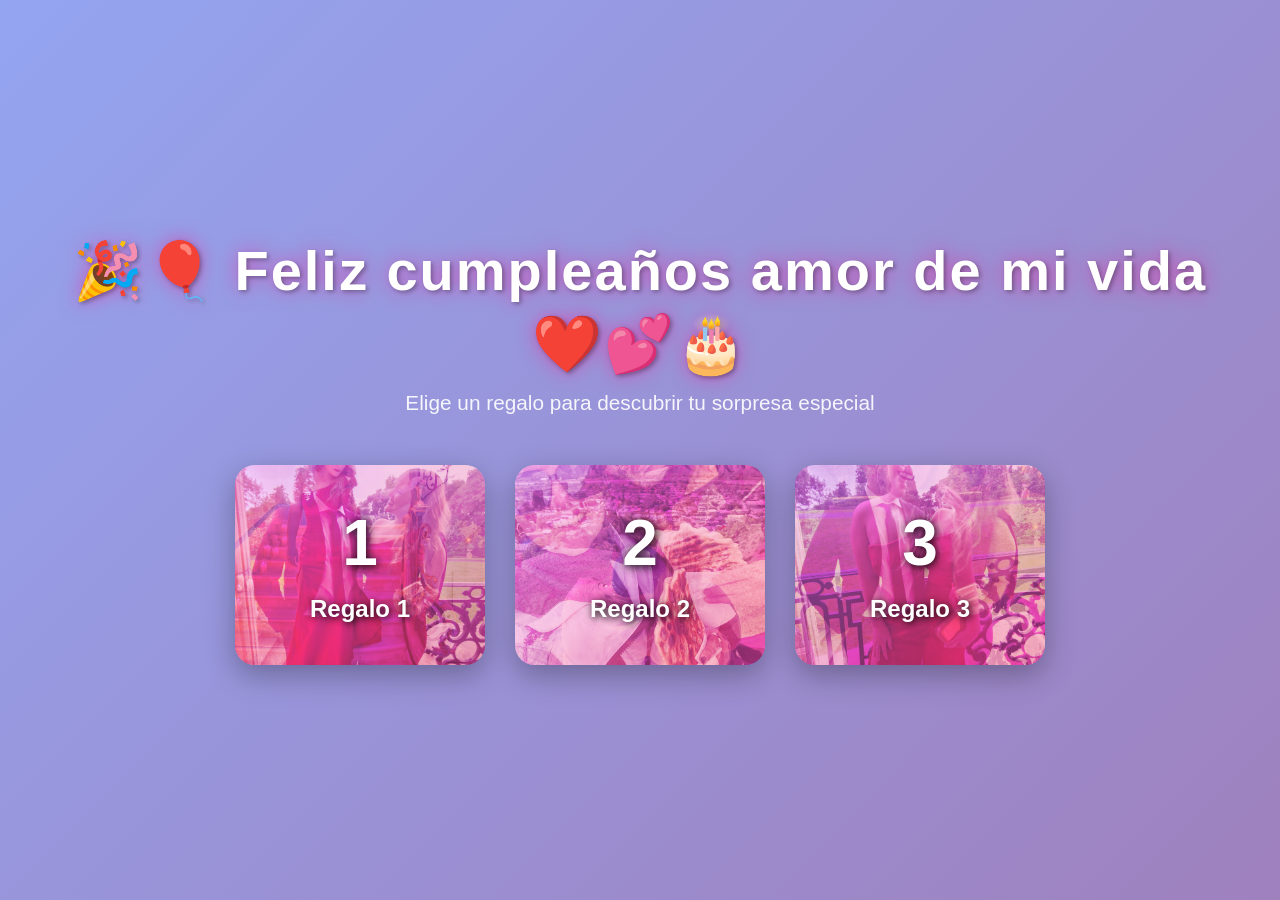
==== index.html @ 3002ebac "first commit: PÃ¡gina interactiva de cumpleaÃ±os con 3 regalos" ====
<!DOCTYPE html>
<html lang="es">
<head>
    <meta charset="UTF-8">
    <meta name="viewport" content="width=device-width, initial-scale=1.0">
    <title>🎁 Regalos Especiales</title>
    <link rel="stylesheet" href="styles.css">
</head>
<body>
    <!-- Fondo con imágenes -->
    <div class="hero-background">
        <div class="hero-image hero-image-1"></div>
        <div class="hero-image hero-image-2"></div>
        <div class="hero-overlay"></div>
    </div>
    
    <div class="container">
        <h1 class="title">🎉🎈 Feliz cumpleaños amor de mi vida ❤️💕🎂</h1>
        <p class="subtitle">Elige un regalo para descubrir tu sorpresa especial</p>
        
        <div class="gifts-container">
            <button class="gift-btn" id="gift1" style="background-image: url('images/gift1-btn-1.jpg'), url('images/gift1-btn-2.jpg');">
                <div class="gift-overlay"></div>
                <span class="gift-number">1</span>
                <span class="gift-text">Regalo 1</span>
            </button>
            
            <button class="gift-btn" id="gift2" style="background-image: url('images/gift2-btn-1.jpg'), url('images/gift2-btn-2.jpg');">
                <div class="gift-overlay"></div>
                <span class="gift-number">2</span>
                <span class="gift-text">Regalo 2</span>
            </button>
            
            <button class="gift-btn" id="gift3" style="background-image: url('images/gift3-btn-1.jpg'), url('images/gift3-btn-2.jpg');">
                <div class="gift-overlay"></div>
                <span class="gift-number">3</span>
                <span class="gift-text">Regalo 3</span>
            </button>
        </div>
    </div>

    <!-- Modal para mostrar el regalo -->
    <div class="modal" id="giftModal">
        <div class="modal-content">
            <button class="close-btn" id="closeModal">&times;</button>
            <div class="gift-reveal" id="giftReveal">
                <div class="gift-image-container" id="giftImageContainer"></div>
                <div class="gift-message" id="giftMessage"></div>
                <audio id="giftAudio" controls autoplay></audio>
                <button class="next-gift-btn" id="nextGiftBtn" style="display: none;">Ver Siguiente Regalo ➡️</button>
            </div>
        </div>
    </div>

    <script src="script.js"></script>
</body>
</html>
---- styles.css ----
* {
    margin: 0;
    padding: 0;
    box-sizing: border-box;
}

body {
    font-family: 'Segoe UI', Tahoma, Geneva, Verdana, sans-serif;
    min-height: 100vh;
    display: flex;
    justify-content: center;
    align-items: center;
    padding: 20px;
    overflow-x: hidden;
    position: relative;
}

/* Hero Background con imágenes */
.hero-background {
    position: fixed;
    top: 0;
    left: 0;
    width: 100%;
    height: 100%;
    z-index: -1;
    overflow: hidden;
}

.hero-image {
    position: absolute;
    top: 0;
    left: 0;
    width: 100%;
    height: 100%;
    background-size: contain;
    background-position: center center;
    background-repeat: no-repeat;
    opacity: 0;
    animation: fadeInOut 20s infinite;
    background-color: #f5f5f5;
}

.hero-image-1 {
    background-image: url('images/Imagen de WhatsApp 2025-11-03 a las 19.22.42_b6e0a572.jpg');
    animation-delay: 0s;
}

.hero-image-2 {
    background-image: url('images/hero-2.jpg');
    animation-delay: 10s;
}

.hero-overlay {
    position: absolute;
    top: 0;
    left: 0;
    width: 100%;
    height: 100%;
    background: linear-gradient(135deg, rgba(102, 126, 234, 0.7) 0%, rgba(118, 75, 162, 0.7) 100%);
    backdrop-filter: blur(2px);
}

@keyframes fadeInOut {
    0%, 50%, 100% {
        opacity: 0;
    }
    25%, 75% {
        opacity: 1;
    }
}

.container {
    text-align: center;
    max-width: 1200px;
    width: 100%;
    position: relative;
    z-index: 1;
}

.title {
    font-size: 3.5rem;
    color: #fff;
    margin-bottom: 10px;
    text-shadow: 2px 2px 4px rgba(0, 0, 0, 0.3), 0 0 20px rgba(255, 20, 147, 0.5);
    animation: fadeInDown 1s ease-out;
    letter-spacing: 2px;
    line-height: 1.3;
}

.subtitle {
    font-size: 1.3rem;
    color: rgba(255, 255, 255, 0.9);
    margin-bottom: 50px;
    animation: fadeInUp 1s ease-out;
}

.gifts-container {
    display: flex;
    justify-content: center;
    gap: 30px;
    flex-wrap: wrap;
    margin-top: 40px;
}

.gift-btn {
    background-size: cover, cover;
    background-position: center, center;
    background-blend-mode: overlay;
    background-color: rgba(240, 147, 251, 0.6);
    border: none;
    border-radius: 20px;
    padding: 40px 60px;
    cursor: pointer;
    transition: all 0.3s ease;
    box-shadow: 0 10px 30px rgba(0, 0, 0, 0.3);
    position: relative;
    overflow: hidden;
    min-width: 250px;
    min-height: 200px;
    display: flex;
    flex-direction: column;
    align-items: center;
    justify-content: center;
    gap: 15px;
}

.gift-overlay {
    position: absolute;
    top: 0;
    left: 0;
    width: 100%;
    height: 100%;
    background: linear-gradient(135deg, rgba(240, 147, 251, 0.4) 0%, rgba(245, 87, 108, 0.4) 100%);
    transition: all 0.3s ease;
    z-index: 0;
}

.gift-btn::before {
    content: '';
    position: absolute;
    top: 50%;
    left: 50%;
    width: 0;
    height: 0;
    border-radius: 50%;
    background: rgba(255, 255, 255, 0.3);
    transform: translate(-50%, -50%);
    transition: width 0.6s, height 0.6s;
}

.gift-btn:hover::before {
    width: 300px;
    height: 300px;
}

.gift-btn:hover {
    transform: translateY(-10px) scale(1.05);
    box-shadow: 0 15px 40px rgba(0, 0, 0, 0.4);
}

.gift-btn:hover .gift-overlay {
    background: linear-gradient(135deg, rgba(240, 147, 251, 0.2) 0%, rgba(245, 87, 108, 0.2) 100%);
}

.gift-btn:active {
    transform: translateY(-5px) scale(1.02);
}

.gift-number {
    font-size: 4rem;
    color: #fff;
    font-weight: bold;
    text-shadow: 2px 2px 8px rgba(0, 0, 0, 0.7), 0 0 10px rgba(0, 0, 0, 0.5);
    z-index: 2;
    position: relative;
}

.gift-text {
    font-size: 1.5rem;
    color: #fff;
    font-weight: 600;
    z-index: 2;
    position: relative;
    text-shadow: 2px 2px 6px rgba(0, 0, 0, 0.7), 0 0 8px rgba(0, 0, 0, 0.5);
}

/* Modal Styles */
.modal {
    display: none;
    position: fixed;
    z-index: 1000;
    left: 0;
    top: 0;
    width: 100%;
    height: 100%;
    background-color: rgba(0, 0, 0, 0.8);
    backdrop-filter: blur(5px);
    animation: fadeIn 0.3s ease-out;
}

.modal.active {
    display: flex;
    justify-content: center;
    align-items: center;
}

.modal-content {
    background-color: #fff;
    border-radius: 20px;
    padding: 30px;
    max-width: 90%;
    max-height: 90vh;
    width: 800px;
    position: relative;
    box-shadow: 0 20px 60px rgba(0, 0, 0, 0.5);
    animation: slideUp 0.4s ease-out;
    overflow-y: auto;
}

.close-btn {
    position: absolute;
    top: 15px;
    right: 20px;
    font-size: 2.5rem;
    color: #666;
    background: none;
    border: none;
    cursor: pointer;
    transition: all 0.3s ease;
    z-index: 10;
    line-height: 1;
}

.close-btn:hover {
    color: #f5576c;
    transform: rotate(90deg);
}

.gift-reveal {
    text-align: center;
}

.gift-image-container {
    width: 100%;
    height: 400px;
    border-radius: 15px;
    overflow: hidden;
    margin-bottom: 30px;
    box-shadow: 0 10px 30px rgba(0, 0, 0, 0.2);
    background-size: contain;
    background-position: center center;
    background-repeat: no-repeat;
    background-color: #f5f5f5;
    animation: fadeIn 0.6s ease-out;
    display: flex;
    align-items: center;
    justify-content: center;
}

.gift-message {
    font-size: 1.3rem;
    line-height: 1.8;
    color: #333;
    margin-bottom: 25px;
    padding: 20px;
    background: linear-gradient(135deg, #f5f7fa 0%, #c3cfe2 100%);
    border-radius: 15px;
    animation: fadeInUp 0.6s ease-out;
    font-style: italic;
}

#giftAudio {
    width: 100%;
    margin-top: 20px;
    border-radius: 10px;
    outline: none;
}

.next-gift-btn {
    margin-top: 25px;
    padding: 15px 35px;
    background: linear-gradient(135deg, #667eea 0%, #764ba2 100%);
    color: #fff;
    border: none;
    border-radius: 25px;
    font-size: 1.1rem;
    font-weight: 600;
    cursor: pointer;
    transition: all 0.3s ease;
    box-shadow: 0 5px 15px rgba(102, 126, 234, 0.4);
    animation: fadeInUp 0.6s ease-out;
}

.next-gift-btn:hover {
    transform: translateY(-3px);
    box-shadow: 0 8px 20px rgba(102, 126, 234, 0.6);
}

.next-gift-btn:active {
    transform: translateY(-1px);
}

/* Animations */
@keyframes fadeIn {
    from {
        opacity: 0;
    }
    to {
        opacity: 1;
    }
}

@keyframes fadeInDown {
    from {
        opacity: 0;
        transform: translateY(-30px);
    }
    to {
        opacity: 1;
        transform: translateY(0);
    }
}

@keyframes fadeInUp {
    from {
        opacity: 0;
        transform: translateY(30px);
    }
    to {
        opacity: 1;
        transform: translateY(0);
    }
}

@keyframes slideUp {
    from {
        opacity: 0;
        transform: translateY(50px);
    }
    to {
        opacity: 1;
        transform: translateY(0);
    }
}

/* Responsive Design */
@media (max-width: 768px) {
    .title {
        font-size: 2.5rem;
    }
    
    .subtitle {
        font-size: 1rem;
    }
    
    .gifts-container {
        gap: 20px;
    }
    
    .gift-btn {
        min-width: 200px;
        min-height: 150px;
        padding: 30px 40px;
    }
    
    .gift-number {
        font-size: 3rem;
    }
    
    .gift-text {
        font-size: 1.2rem;
    }
    
    .modal-content {
        padding: 20px;
        width: 95%;
    }
    
    .gift-image-container {
        height: 250px;
    }
    
    .gift-message {
        font-size: 1.1rem;
    }
}
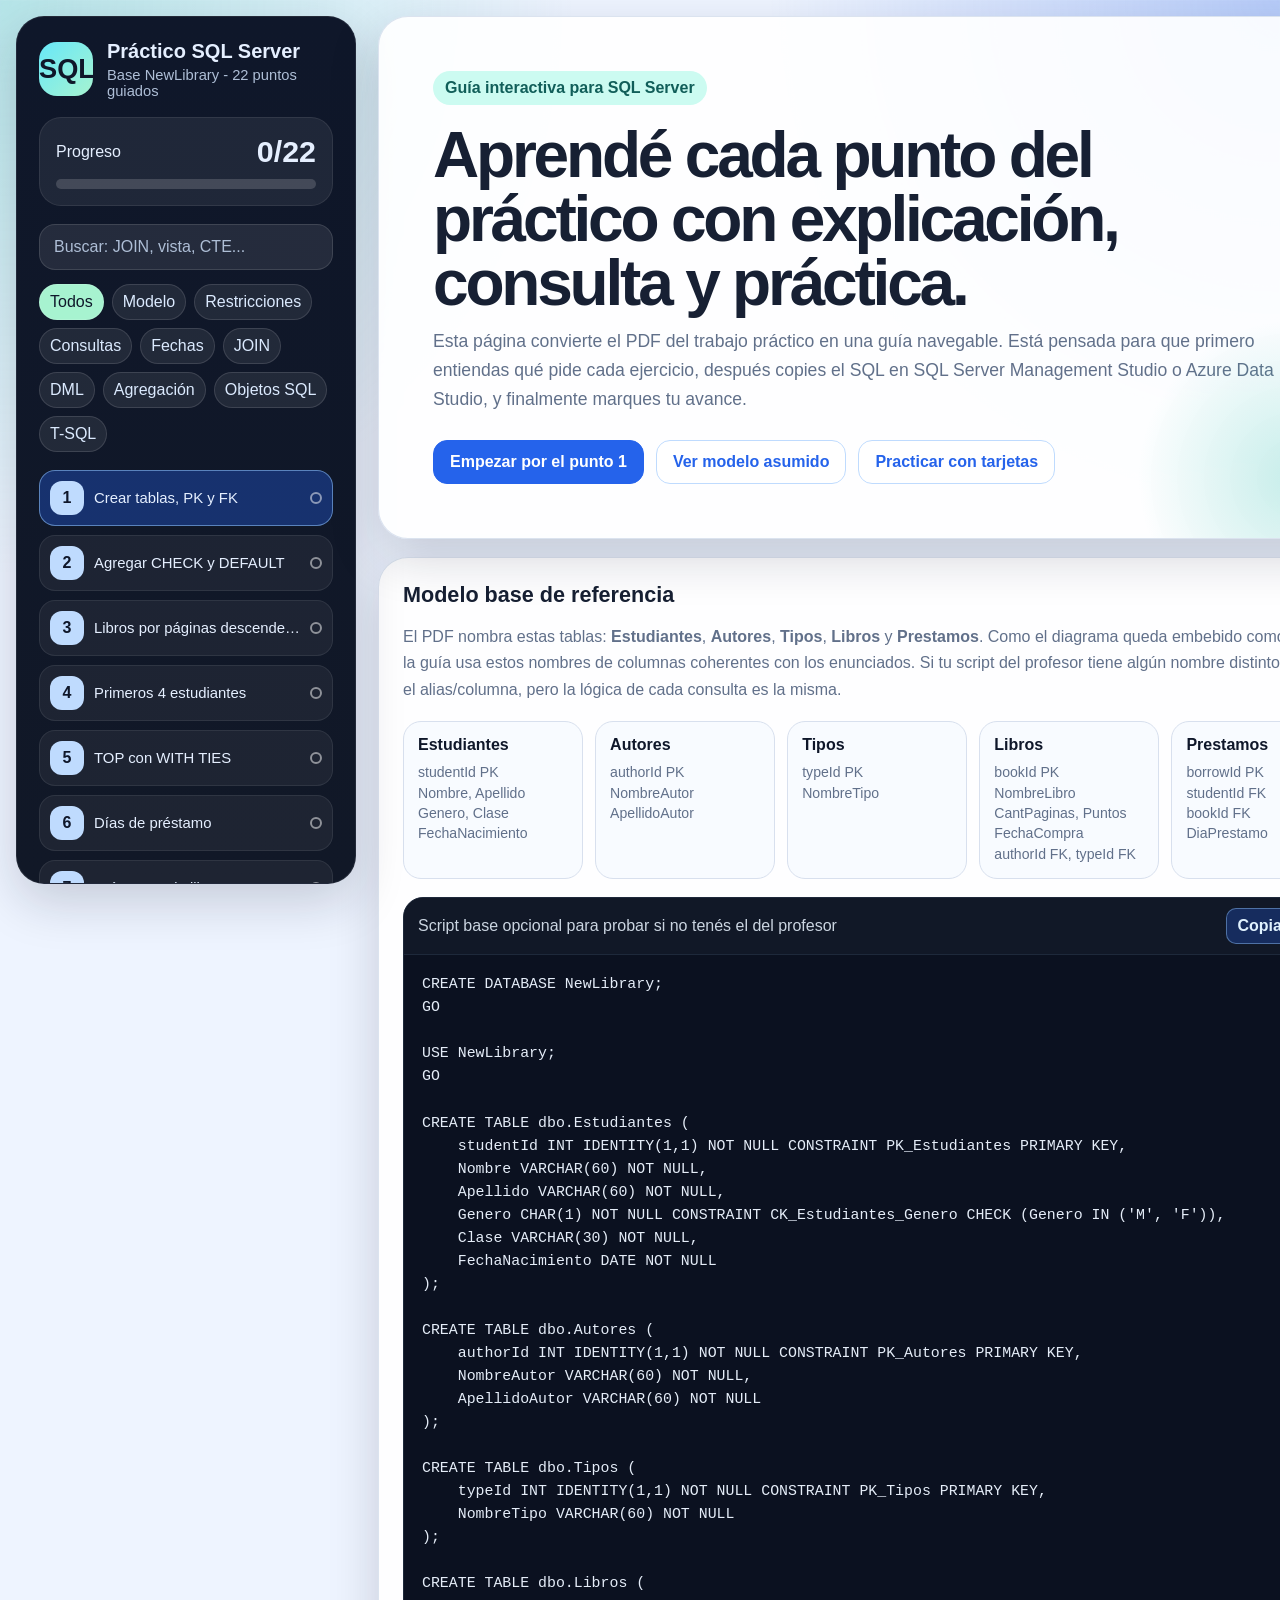
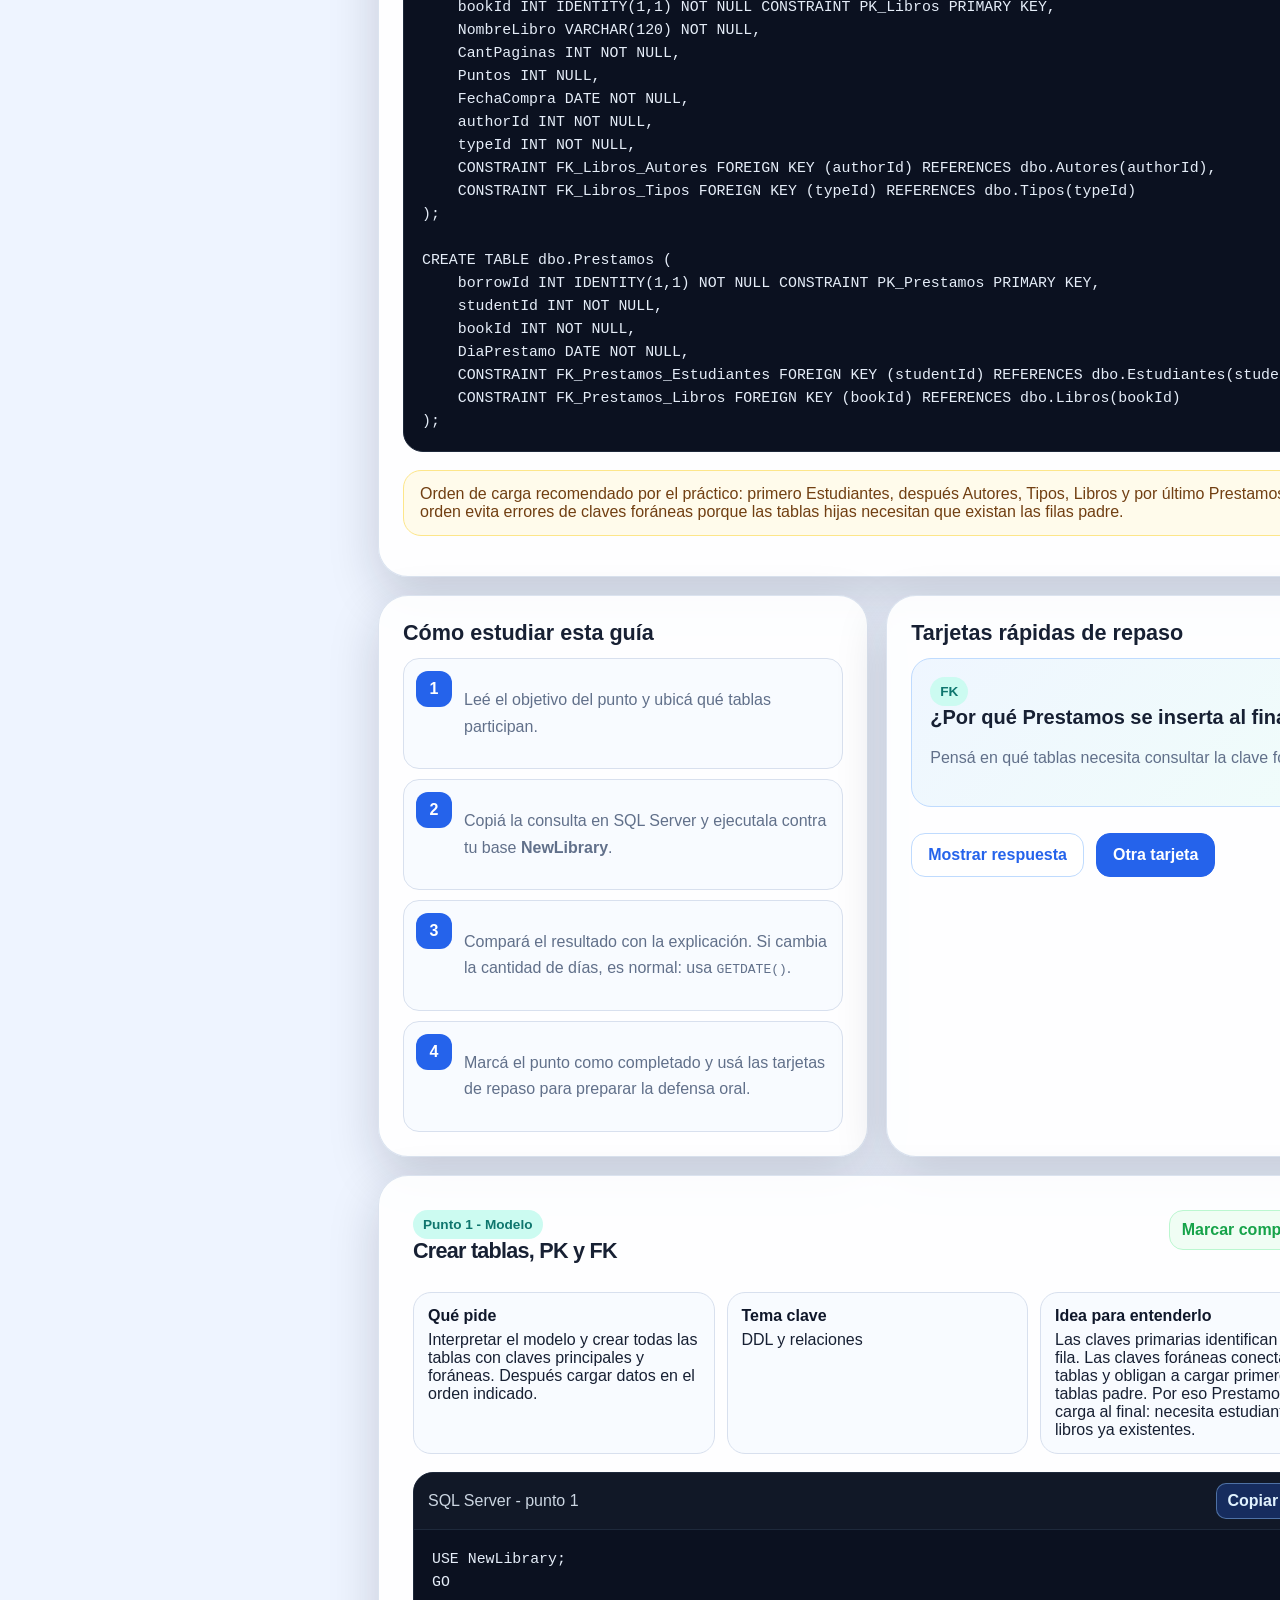
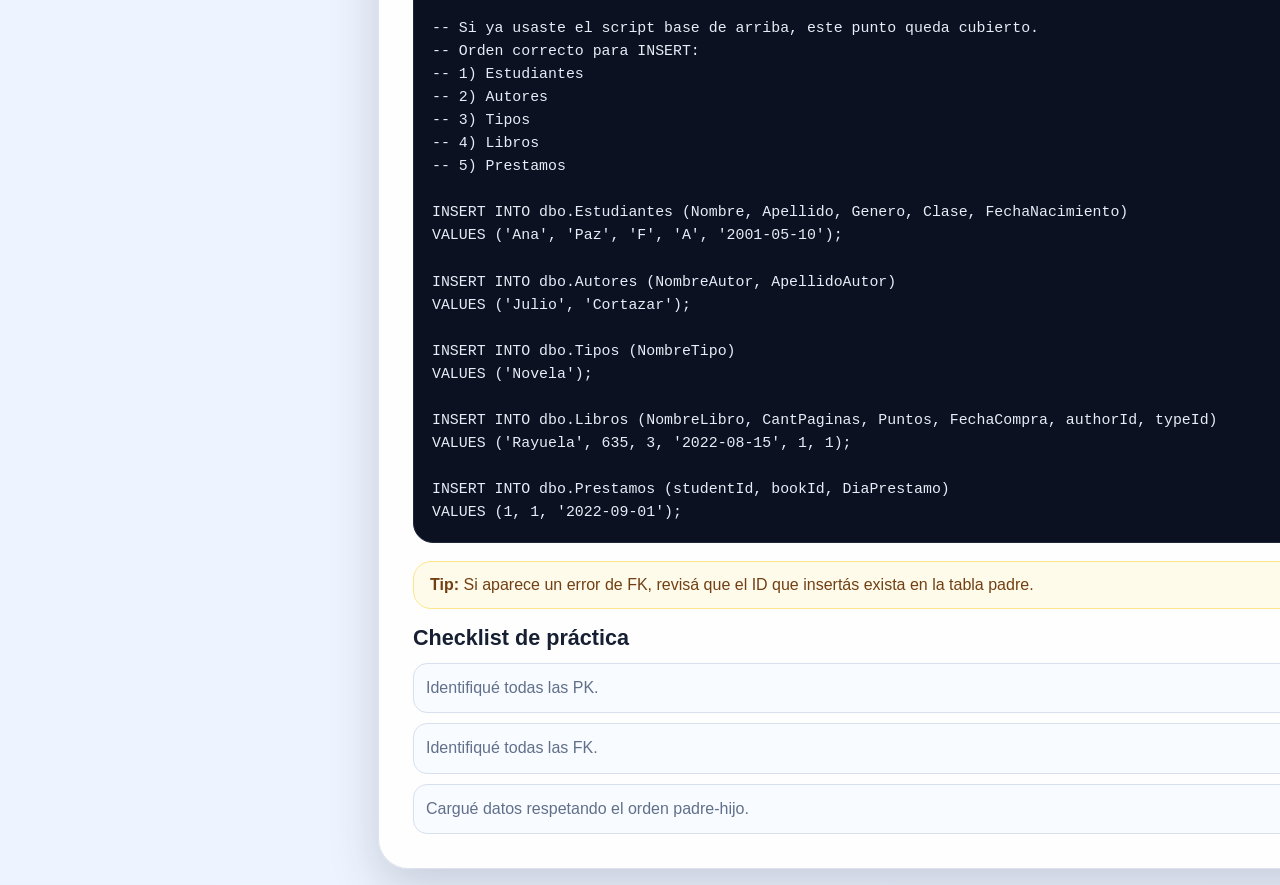
==== commit d48eaee9: "Add interactive SQL Server practice guide Co-authored-by: Nikise23 <Nikise23@users.noreply.github.co" ====
--- a/index.html
+++ b/index.html
@@ -3,56 +3,1624 @@
 <head>
     <meta charset="UTF-8">
     <meta name="viewport" content="width=device-width, initial-scale=1.0">
-    <title>🎁 Regalos Especiales</title>
-    <link rel="stylesheet" href="styles.css">
+    <title>Práctico SQL Server - NewLibrary</title>
+    <style>
+        :root {
+            --bg: #0f172a;
+            --panel: #111827;
+            --panel-2: #1f2937;
+            --card: #ffffff;
+            --ink: #172033;
+            --muted: #61708a;
+            --line: #d8e0ee;
+            --primary: #2563eb;
+            --primary-dark: #1d4ed8;
+            --accent: #14b8a6;
+            --accent-soft: #ccfbf1;
+            --warn: #f59e0b;
+            --code: #0b1120;
+            --ok: #16a34a;
+            --shadow: 0 18px 50px rgba(15, 23, 42, 0.18);
+        }
+
+        * {
+            box-sizing: border-box;
+        }
+
+        html {
+            scroll-behavior: smooth;
+        }
+
+        body {
+            margin: 0;
+            min-height: 100vh;
+            font-family: Inter, "Segoe UI", Roboto, Arial, sans-serif;
+            color: var(--ink);
+            background:
+                radial-gradient(circle at top left, rgba(20, 184, 166, 0.26), transparent 36rem),
+                radial-gradient(circle at top right, rgba(37, 99, 235, 0.28), transparent 32rem),
+                #eef4ff;
+        }
+
+        button,
+        input {
+            font: inherit;
+        }
+
+        button {
+            cursor: pointer;
+        }
+
+        .app-shell {
+            display: grid;
+            grid-template-columns: 340px minmax(0, 1fr);
+            gap: 22px;
+            width: min(1500px, calc(100% - 32px));
+            margin: 16px auto;
+        }
+
+        .sidebar {
+            position: sticky;
+            top: 16px;
+            align-self: start;
+            max-height: calc(100vh - 32px);
+            overflow: auto;
+            color: #e5efff;
+            background: linear-gradient(180deg, var(--bg), var(--panel));
+            border: 1px solid rgba(255, 255, 255, 0.08);
+            border-radius: 28px;
+            padding: 22px;
+            box-shadow: var(--shadow);
+        }
+
+        .brand {
+            display: flex;
+            gap: 14px;
+            align-items: center;
+            margin-bottom: 18px;
+        }
+
+        .brand-icon {
+            display: grid;
+            width: 54px;
+            height: 54px;
+            place-items: center;
+            border-radius: 18px;
+            color: #0f172a;
+            background: linear-gradient(135deg, #67e8f9, #a7f3d0);
+            font-size: 1.7rem;
+            font-weight: 900;
+        }
+
+        .brand h1 {
+            margin: 0;
+            font-size: 1.25rem;
+            line-height: 1.2;
+        }
+
+        .brand p {
+            margin: 4px 0 0;
+            color: #aebed6;
+            font-size: 0.92rem;
+        }
+
+        .progress-card {
+            padding: 16px;
+            margin: 18px 0;
+            background: rgba(255, 255, 255, 0.07);
+            border: 1px solid rgba(255, 255, 255, 0.08);
+            border-radius: 22px;
+        }
+
+        .progress-row {
+            display: flex;
+            align-items: center;
+            justify-content: space-between;
+            gap: 12px;
+            margin-bottom: 10px;
+        }
+
+        .progress-row strong {
+            font-size: 1.9rem;
+        }
+
+        .progress-bar {
+            height: 10px;
+            background: rgba(255, 255, 255, 0.16);
+            border-radius: 999px;
+            overflow: hidden;
+        }
+
+        .progress-fill {
+            width: 0%;
+            height: 100%;
+            background: linear-gradient(90deg, var(--accent), #67e8f9);
+            transition: width 0.25s ease;
+        }
+
+        .search {
+            width: 100%;
+            padding: 13px 14px;
+            color: #e5efff;
+            background: rgba(255, 255, 255, 0.09);
+            border: 1px solid rgba(255, 255, 255, 0.12);
+            border-radius: 16px;
+            outline: none;
+        }
+
+        .search::placeholder {
+            color: #aebed6;
+        }
+
+        .chip-list {
+            display: flex;
+            flex-wrap: wrap;
+            gap: 8px;
+            margin: 14px 0 18px;
+        }
+
+        .chip {
+            padding: 8px 10px;
+            color: #dbeafe;
+            background: rgba(255, 255, 255, 0.08);
+            border: 1px solid rgba(255, 255, 255, 0.12);
+            border-radius: 999px;
+            transition: 0.2s ease;
+        }
+
+        .chip.active,
+        .chip:hover {
+            color: #0f172a;
+            background: #a7f3d0;
+        }
+
+        .exercise-list {
+            display: grid;
+            gap: 9px;
+        }
+
+        .nav-item {
+            display: grid;
+            grid-template-columns: 34px minmax(0, 1fr) auto;
+            gap: 10px;
+            align-items: center;
+            width: 100%;
+            padding: 10px;
+            color: #e5efff;
+            text-align: left;
+            background: rgba(255, 255, 255, 0.055);
+            border: 1px solid rgba(255, 255, 255, 0.08);
+            border-radius: 16px;
+        }
+
+        .nav-item:hover,
+        .nav-item.active {
+            background: rgba(37, 99, 235, 0.36);
+            border-color: rgba(147, 197, 253, 0.55);
+        }
+
+        .nav-number {
+            display: grid;
+            width: 34px;
+            height: 34px;
+            place-items: center;
+            color: #0f172a;
+            background: #bfdbfe;
+            border-radius: 12px;
+            font-weight: 800;
+        }
+
+        .nav-title {
+            overflow: hidden;
+            font-size: 0.93rem;
+            text-overflow: ellipsis;
+            white-space: nowrap;
+        }
+
+        .done-dot {
+            width: 12px;
+            height: 12px;
+            border: 2px solid rgba(255, 255, 255, 0.5);
+            border-radius: 50%;
+        }
+
+        .nav-item.done .done-dot {
+            background: var(--accent);
+            border-color: var(--accent);
+        }
+
+        main {
+            display: grid;
+            gap: 18px;
+        }
+
+        .hero,
+        .panel,
+        .detail-card {
+            background: rgba(255, 255, 255, 0.9);
+            border: 1px solid rgba(216, 224, 238, 0.9);
+            border-radius: 30px;
+            box-shadow: var(--shadow);
+        }
+
+        .hero {
+            position: relative;
+            overflow: hidden;
+            padding: clamp(24px, 5vw, 54px);
+        }
+
+        .hero::after {
+            position: absolute;
+            right: -80px;
+            bottom: -100px;
+            width: 320px;
+            height: 320px;
+            content: "";
+            background: radial-gradient(circle, rgba(20, 184, 166, 0.24), transparent 70%);
+        }
+
+        .eyebrow {
+            display: inline-flex;
+            gap: 8px;
+            align-items: center;
+            padding: 8px 12px;
+            color: #115e59;
+            background: var(--accent-soft);
+            border-radius: 999px;
+            font-weight: 750;
+        }
+
+        .hero h2 {
+            max-width: 950px;
+            margin: 18px 0 12px;
+            font-size: clamp(2.1rem, 5vw, 4.5rem);
+            line-height: 1;
+            letter-spacing: -0.05em;
+        }
+
+        .hero p {
+            max-width: 850px;
+            margin: 0;
+            color: var(--muted);
+            font-size: 1.1rem;
+            line-height: 1.65;
+        }
+
+        .hero-actions {
+            display: flex;
+            flex-wrap: wrap;
+            gap: 12px;
+            margin-top: 26px;
+        }
+
+        .btn {
+            display: inline-flex;
+            gap: 9px;
+            align-items: center;
+            justify-content: center;
+            padding: 12px 16px;
+            color: var(--primary);
+            background: #ffffff;
+            border: 1px solid #bfdbfe;
+            border-radius: 14px;
+            font-weight: 800;
+            text-decoration: none;
+            transition: 0.18s ease;
+        }
+
+        .btn.primary {
+            color: #ffffff;
+            background: var(--primary);
+            border-color: var(--primary);
+        }
+
+        .btn:hover {
+            transform: translateY(-1px);
+            box-shadow: 0 10px 22px rgba(37, 99, 235, 0.18);
+        }
+
+        .grid-2 {
+            display: grid;
+            grid-template-columns: repeat(2, minmax(0, 1fr));
+            gap: 18px;
+        }
+
+        .panel {
+            padding: 24px;
+        }
+
+        .panel h3,
+        .detail-card h3 {
+            margin: 0 0 12px;
+            font-size: 1.35rem;
+        }
+
+        .panel p,
+        .detail-card p,
+        .detail-card li {
+            color: var(--muted);
+            line-height: 1.65;
+        }
+
+        .schema-grid {
+            display: grid;
+            grid-template-columns: repeat(5, minmax(150px, 1fr));
+            gap: 12px;
+            margin-top: 18px;
+        }
+
+        .table-card {
+            padding: 14px;
+            background: #f8fbff;
+            border: 1px solid var(--line);
+            border-radius: 18px;
+        }
+
+        .table-card strong {
+            display: block;
+            margin-bottom: 8px;
+            color: #0f172a;
+        }
+
+        .table-card span {
+            display: block;
+            color: var(--muted);
+            font-size: 0.88rem;
+            line-height: 1.45;
+        }
+
+        .learning-path {
+            display: grid;
+            gap: 10px;
+            margin-top: 12px;
+        }
+
+        .path-step {
+            display: grid;
+            grid-template-columns: 36px 1fr;
+            gap: 12px;
+            align-items: start;
+            padding: 12px;
+            background: #f8fbff;
+            border: 1px solid var(--line);
+            border-radius: 16px;
+        }
+
+        .path-step b {
+            display: grid;
+            height: 36px;
+            place-items: center;
+            color: #ffffff;
+            background: var(--primary);
+            border-radius: 12px;
+        }
+
+        .detail-card {
+            padding: clamp(20px, 4vw, 34px);
+        }
+
+        .detail-head {
+            display: flex;
+            gap: 16px;
+            align-items: start;
+            justify-content: space-between;
+            margin-bottom: 18px;
+        }
+
+        .tag {
+            display: inline-flex;
+            align-items: center;
+            padding: 7px 10px;
+            color: #0f766e;
+            background: var(--accent-soft);
+            border-radius: 999px;
+            font-size: 0.85rem;
+            font-weight: 800;
+        }
+
+        .detail-title {
+            margin: 8px 0 0;
+            font-size: clamp(1.7rem, 3vw, 2.5rem);
+            line-height: 1.08;
+            letter-spacing: -0.035em;
+        }
+
+        .complete-toggle {
+            display: inline-flex;
+            gap: 8px;
+            align-items: center;
+            min-width: max-content;
+            padding: 10px 12px;
+            color: var(--ok);
+            background: #f0fdf4;
+            border: 1px solid #bbf7d0;
+            border-radius: 14px;
+            font-weight: 800;
+        }
+
+        .info-grid {
+            display: grid;
+            grid-template-columns: repeat(3, minmax(0, 1fr));
+            gap: 12px;
+            margin: 18px 0;
+        }
+
+        .info-box {
+            padding: 14px;
+            background: #f8fbff;
+            border: 1px solid var(--line);
+            border-radius: 18px;
+        }
+
+        .info-box b {
+            display: block;
+            margin-bottom: 6px;
+            color: #0f172a;
+        }
+
+        .code-block {
+            overflow: hidden;
+            margin: 18px 0;
+            background: var(--code);
+            border: 1px solid #1e293b;
+            border-radius: 20px;
+        }
+
+        .code-toolbar {
+            display: flex;
+            align-items: center;
+            justify-content: space-between;
+            gap: 12px;
+            padding: 10px 14px;
+            color: #cbd5e1;
+            background: #111827;
+            border-bottom: 1px solid #1e293b;
+        }
+
+        .copy-btn {
+            padding: 8px 10px;
+            color: #e0f2fe;
+            background: rgba(37, 99, 235, 0.28);
+            border: 1px solid rgba(147, 197, 253, 0.45);
+            border-radius: 10px;
+            font-weight: 800;
+        }
+
+        pre {
+            margin: 0;
+            padding: 18px;
+            overflow: auto;
+            color: #e5edf8;
+            font-size: 0.93rem;
+            line-height: 1.55;
+            tab-size: 4;
+        }
+
+        .tip {
+            padding: 14px 16px;
+            margin: 16px 0;
+            color: #713f12;
+            background: #fffbeb;
+            border: 1px solid #fde68a;
+            border-radius: 18px;
+        }
+
+        .checklist {
+            display: grid;
+            gap: 10px;
+            padding: 0;
+            margin: 12px 0 0;
+            list-style: none;
+        }
+
+        .checklist li {
+            padding: 11px 12px;
+            background: #f8fbff;
+            border: 1px solid var(--line);
+            border-radius: 14px;
+        }
+
+        .practice-card {
+            min-height: 260px;
+        }
+
+        .flashcard {
+            padding: 18px;
+            background: linear-gradient(135deg, #eff6ff, #f0fdfa);
+            border: 1px solid #bfdbfe;
+            border-radius: 20px;
+        }
+
+        .flashcard h4 {
+            margin: 0 0 10px;
+            font-size: 1.25rem;
+        }
+
+        .answer {
+            display: none;
+            padding-top: 12px;
+            margin-top: 12px;
+            border-top: 1px dashed #93c5fd;
+        }
+
+        .answer.visible {
+            display: block;
+        }
+
+        .empty {
+            padding: 18px;
+            color: var(--muted);
+            background: #f8fbff;
+            border: 1px dashed var(--line);
+            border-radius: 18px;
+        }
+
+        @media (max-width: 1100px) {
+            .app-shell {
+                grid-template-columns: 1fr;
+            }
+
+            .sidebar {
+                position: static;
+                max-height: none;
+            }
+
+            .schema-grid,
+            .info-grid,
+            .grid-2 {
+                grid-template-columns: 1fr;
+            }
+        }
+
+        @media (max-width: 640px) {
+            .app-shell {
+                width: min(100% - 18px, 1500px);
+                margin: 9px auto;
+            }
+
+            .sidebar,
+            .hero,
+            .panel,
+            .detail-card {
+                border-radius: 22px;
+            }
+
+            .detail-head {
+                flex-direction: column;
+            }
+
+            .hero-actions,
+            .code-toolbar {
+                align-items: stretch;
+                flex-direction: column;
+            }
+        }
+    </style>
 </head>
 <body>
-    <!-- Fondo con imágenes -->
-    <div class="hero-background">
-        <div class="hero-image hero-image-1"></div>
-        <div class="hero-image hero-image-2"></div>
-        <div class="hero-overlay"></div>
+    <div class="app-shell">
+        <aside class="sidebar" aria-label="Navegación del práctico">
+            <div class="brand">
+                <div class="brand-icon">SQL</div>
+                <div>
+                    <h1>Práctico SQL Server</h1>
+                    <p>Base NewLibrary - 22 puntos guiados</p>
+                </div>
+            </div>
+
+            <div class="progress-card" aria-live="polite">
+                <div class="progress-row">
+                    <span>Progreso</span>
+                    <strong id="progressText">0/22</strong>
+                </div>
+                <div class="progress-bar" aria-hidden="true">
+                    <div class="progress-fill" id="progressFill"></div>
+                </div>
+            </div>
+
+            <input id="searchInput" class="search" type="search" placeholder="Buscar: JOIN, vista, CTE..." aria-label="Buscar ejercicios">
+            <div class="chip-list" id="categoryChips" aria-label="Filtros por tema"></div>
+            <div id="exerciseList" class="exercise-list"></div>
+        </aside>
+
+        <main>
+            <section class="hero" id="inicio">
+                <span class="eyebrow">Guía interactiva para SQL Server</span>
+                <h2>Aprendé cada punto del práctico con explicación, consulta y práctica.</h2>
+                <p>
+                    Esta página convierte el PDF del trabajo práctico en una guía navegable. Está pensada para que primero entiendas
+                    qué pide cada ejercicio, después copies el SQL en SQL Server Management Studio o Azure Data Studio, y finalmente
+                    marques tu avance.
+                </p>
+                <div class="hero-actions">
+                    <button class="btn primary" id="startBtn">Empezar por el punto 1</button>
+                    <a class="btn" href="#modelo">Ver modelo asumido</a>
+                    <a class="btn" href="#repaso">Practicar con tarjetas</a>
+                </div>
+            </section>
+
+            <section class="panel" id="modelo">
+                <h3>Modelo base de referencia</h3>
+                <p>
+                    El PDF nombra estas tablas: <strong>Estudiantes</strong>, <strong>Autores</strong>, <strong>Tipos</strong>,
+                    <strong>Libros</strong> y <strong>Prestamos</strong>. Como el diagrama queda embebido como imagen, la guía usa
+                    estos nombres de columnas coherentes con los enunciados. Si tu script del profesor tiene algún nombre distinto,
+                    cambiá el alias/columna, pero la lógica de cada consulta es la misma.
+                </p>
+                <div class="schema-grid">
+                    <div class="table-card">
+                        <strong>Estudiantes</strong>
+                        <span>studentId PK</span>
+                        <span>Nombre, Apellido</span>
+                        <span>Genero, Clase</span>
+                        <span>FechaNacimiento</span>
+                    </div>
+                    <div class="table-card">
+                        <strong>Autores</strong>
+                        <span>authorId PK</span>
+                        <span>NombreAutor</span>
+                        <span>ApellidoAutor</span>
+                    </div>
+                    <div class="table-card">
+                        <strong>Tipos</strong>
+                        <span>typeId PK</span>
+                        <span>NombreTipo</span>
+                    </div>
+                    <div class="table-card">
+                        <strong>Libros</strong>
+                        <span>bookId PK</span>
+                        <span>NombreLibro</span>
+                        <span>CantPaginas, Puntos</span>
+                        <span>FechaCompra</span>
+                        <span>authorId FK, typeId FK</span>
+                    </div>
+                    <div class="table-card">
+                        <strong>Prestamos</strong>
+                        <span>borrowId PK</span>
+                        <span>studentId FK</span>
+                        <span>bookId FK</span>
+                        <span>DiaPrestamo</span>
+                    </div>
+                </div>
+                <div class="code-block">
+                    <div class="code-toolbar">
+                        <span>Script base opcional para probar si no tenés el del profesor</span>
+                        <button class="copy-btn" data-copy-target="setupSql">Copiar SQL</button>
+                    </div>
+                    <pre><code id="setupSql"></code></pre>
+                </div>
+                <div class="tip">
+                    Orden de carga recomendado por el práctico: primero Estudiantes, después Autores, Tipos, Libros y por último Prestamos.
+                    Ese orden evita errores de claves foráneas porque las tablas hijas necesitan que existan las filas padre.
+                </div>
+            </section>
+
+            <section class="grid-2">
+                <article class="panel">
+                    <h3>Cómo estudiar esta guía</h3>
+                    <div class="learning-path">
+                        <div class="path-step">
+                            <b>1</b>
+                            <p>Leé el objetivo del punto y ubicá qué tablas participan.</p>
+                        </div>
+                        <div class="path-step">
+                            <b>2</b>
+                            <p>Copiá la consulta en SQL Server y ejecutala contra tu base <strong>NewLibrary</strong>.</p>
+                        </div>
+                        <div class="path-step">
+                            <b>3</b>
+                            <p>Compará el resultado con la explicación. Si cambia la cantidad de días, es normal: usa <code>GETDATE()</code>.</p>
+                        </div>
+                        <div class="path-step">
+                            <b>4</b>
+                            <p>Marcá el punto como completado y usá las tarjetas de repaso para preparar la defensa oral.</p>
+                        </div>
+                    </div>
+                </article>
+
+                <article class="panel practice-card" id="repaso">
+                    <h3>Tarjetas rápidas de repaso</h3>
+                    <div class="flashcard">
+                        <span class="tag" id="flashTag">Repaso</span>
+                        <h4 id="flashQuestion"></h4>
+                        <p id="flashHint"></p>
+                        <div class="answer" id="flashAnswer"></div>
+                    </div>
+                    <div class="hero-actions">
+                        <button class="btn" id="showAnswerBtn">Mostrar respuesta</button>
+                        <button class="btn primary" id="nextFlashBtn">Otra tarjeta</button>
+                    </div>
+                </article>
+            </section>
+
+            <section class="detail-card" id="detalle" aria-live="polite">
+                <div id="exerciseDetail"></div>
+            </section>
+        </main>
     </div>
-    
-    <div class="container">
-        <h1 class="title">🎉🎈 Feliz cumpleaños amor de mi vida ❤️💕🎂</h1>
-        <p class="subtitle">Elige un regalo para descubrir tu sorpresa especial</p>
-        
-        <div class="gifts-container">
-            <button class="gift-btn" id="gift1" style="background-image: url('images/gift1-btn-1.jpg'), url('images/gift1-btn-2.jpg');">
-                <div class="gift-overlay"></div>
-                <span class="gift-number">1</span>
-                <span class="gift-text">Regalo 1</span>
-            </button>
-            
-            <button class="gift-btn" id="gift2" style="background-image: url('images/gift2-btn-1.jpg'), url('images/gift2-btn-2.jpg');">
-                <div class="gift-overlay"></div>
-                <span class="gift-number">2</span>
-                <span class="gift-text">Regalo 2</span>
-            </button>
-            
-            <button class="gift-btn" id="gift3" style="background-image: url('images/gift3-btn-1.jpg'), url('images/gift3-btn-2.jpg');">
-                <div class="gift-overlay"></div>
-                <span class="gift-number">3</span>
-                <span class="gift-text">Regalo 3</span>
-            </button>
-        </div>
-    </div>
-
-    <!-- Modal para mostrar el regalo -->
-    <div class="modal" id="giftModal">
-        <div class="modal-content">
-            <button class="close-btn" id="closeModal">&times;</button>
-            <div class="gift-reveal" id="giftReveal">
-                <div class="gift-image-container" id="giftImageContainer"></div>
-                <div class="gift-message" id="giftMessage"></div>
-                <audio id="giftAudio" controls autoplay></audio>
-                <button class="next-gift-btn" id="nextGiftBtn" style="display: none;">Ver Siguiente Regalo ➡️</button>
-            </div>
-        </div>
-    </div>
-
-    <script src="script.js"></script>
+
+    <script>
+        const setupSql = `CREATE DATABASE NewLibrary;
+GO
+
+USE NewLibrary;
+GO
+
+CREATE TABLE dbo.Estudiantes (
+    studentId INT IDENTITY(1,1) NOT NULL CONSTRAINT PK_Estudiantes PRIMARY KEY,
+    Nombre VARCHAR(60) NOT NULL,
+    Apellido VARCHAR(60) NOT NULL,
+    Genero CHAR(1) NOT NULL CONSTRAINT CK_Estudiantes_Genero CHECK (Genero IN ('M', 'F')),
+    Clase VARCHAR(30) NOT NULL,
+    FechaNacimiento DATE NOT NULL
+);
+
+CREATE TABLE dbo.Autores (
+    authorId INT IDENTITY(1,1) NOT NULL CONSTRAINT PK_Autores PRIMARY KEY,
+    NombreAutor VARCHAR(60) NOT NULL,
+    ApellidoAutor VARCHAR(60) NOT NULL
+);
+
+CREATE TABLE dbo.Tipos (
+    typeId INT IDENTITY(1,1) NOT NULL CONSTRAINT PK_Tipos PRIMARY KEY,
+    NombreTipo VARCHAR(60) NOT NULL
+);
+
+CREATE TABLE dbo.Libros (
+    bookId INT IDENTITY(1,1) NOT NULL CONSTRAINT PK_Libros PRIMARY KEY,
+    NombreLibro VARCHAR(120) NOT NULL,
+    CantPaginas INT NOT NULL,
+    Puntos INT NULL,
+    FechaCompra DATE NOT NULL,
+    authorId INT NOT NULL,
+    typeId INT NOT NULL,
+    CONSTRAINT FK_Libros_Autores FOREIGN KEY (authorId) REFERENCES dbo.Autores(authorId),
+    CONSTRAINT FK_Libros_Tipos FOREIGN KEY (typeId) REFERENCES dbo.Tipos(typeId)
+);
+
+CREATE TABLE dbo.Prestamos (
+    borrowId INT IDENTITY(1,1) NOT NULL CONSTRAINT PK_Prestamos PRIMARY KEY,
+    studentId INT NOT NULL,
+    bookId INT NOT NULL,
+    DiaPrestamo DATE NOT NULL,
+    CONSTRAINT FK_Prestamos_Estudiantes FOREIGN KEY (studentId) REFERENCES dbo.Estudiantes(studentId),
+    CONSTRAINT FK_Prestamos_Libros FOREIGN KEY (bookId) REFERENCES dbo.Libros(bookId)
+);`;
+
+        const exercises = [
+            {
+                id: 1,
+                title: "Crear tablas, PK y FK",
+                category: "Modelo",
+                focus: "DDL y relaciones",
+                task: "Interpretar el modelo y crear todas las tablas con claves principales y foráneas. Después cargar datos en el orden indicado.",
+                explanation: "Las claves primarias identifican cada fila. Las claves foráneas conectan tablas y obligan a cargar primero las tablas padre. Por eso Prestamos se carga al final: necesita estudiantes y libros ya existentes.",
+                sql: `USE NewLibrary;
+GO
+
+-- Si ya usaste el script base de arriba, este punto queda cubierto.
+-- Orden correcto para INSERT:
+-- 1) Estudiantes
+-- 2) Autores
+-- 3) Tipos
+-- 4) Libros
+-- 5) Prestamos
+
+INSERT INTO dbo.Estudiantes (Nombre, Apellido, Genero, Clase, FechaNacimiento)
+VALUES ('Ana', 'Paz', 'F', 'A', '2001-05-10');
+
+INSERT INTO dbo.Autores (NombreAutor, ApellidoAutor)
+VALUES ('Julio', 'Cortazar');
+
+INSERT INTO dbo.Tipos (NombreTipo)
+VALUES ('Novela');
+
+INSERT INTO dbo.Libros (NombreLibro, CantPaginas, Puntos, FechaCompra, authorId, typeId)
+VALUES ('Rayuela', 635, 3, '2022-08-15', 1, 1);
+
+INSERT INTO dbo.Prestamos (studentId, bookId, DiaPrestamo)
+VALUES (1, 1, '2022-09-01');`,
+                tip: "Si aparece un error de FK, revisá que el ID que insertás exista en la tabla padre.",
+                checklist: ["Identifiqué todas las PK.", "Identifiqué todas las FK.", "Cargué datos respetando el orden padre-hijo."]
+            },
+            {
+                id: 2,
+                title: "Agregar CHECK y DEFAULT",
+                category: "Restricciones",
+                focus: "ALTER TABLE",
+                task: "Agregar un CHECK para que CantPaginas sea mayor a 0 y un DEFAULT de 1 para Puntos.",
+                explanation: "CHECK valida datos antes de guardarlos. DEFAULT completa un valor cuando el INSERT no lo informa. En SQL Server el DEFAULT se agrega sobre una columna con FOR.",
+                sql: `ALTER TABLE dbo.Libros
+ADD CONSTRAINT CK_Libros_CantPaginas_Positive
+CHECK (CantPaginas > 0);
+GO
+
+ALTER TABLE dbo.Libros
+ADD CONSTRAINT DF_Libros_Puntos
+DEFAULT (1) FOR Puntos;
+GO
+
+-- Prueba: este INSERT debería fallar por CantPaginas = 0.
+INSERT INTO dbo.Libros (NombreLibro, CantPaginas, FechaCompra, authorId, typeId)
+VALUES ('Libro invalido', 0, '2022-08-01', 1, 1);`,
+                tip: "El DEFAULT afecta inserts nuevos. Si ya había filas con NULL en Puntos, actualizalas con UPDATE.",
+                checklist: ["Probé un valor inválido.", "Verifiqué que Puntos tome 1 si no lo envío."]
+            },
+            {
+                id: 3,
+                title: "Libros por páginas descendentes",
+                category: "Consultas",
+                focus: "ORDER BY",
+                task: "Listar nombres de libros y cantidad de páginas ordenados de mayor a menor.",
+                explanation: "ORDER BY DESC pone primero los valores más altos. Solo necesitás leer la tabla Libros.",
+                sql: `SELECT
+    NombreLibro,
+    CantPaginas
+FROM dbo.Libros
+ORDER BY CantPaginas DESC;`,
+                tip: "Si hay libros con igual cantidad de páginas, podés agregar NombreLibro como segundo criterio.",
+                checklist: ["Seleccioné solo las columnas pedidas.", "Usé DESC."]
+            },
+            {
+                id: 4,
+                title: "Primeros 4 estudiantes",
+                category: "Consultas",
+                focus: "TOP y CONCAT",
+                task: "Obtener StudentId, Nombre + Apellido y fecha de nacimiento de los primeros 4 estudiantes, ordenados por fecha ascendente.",
+                explanation: "En fechas, ASC deja primero las más antiguas. En este caso serían los estudiantes de mayor edad.",
+                sql: `SELECT TOP (4)
+    studentId,
+    CONCAT(Nombre, ' ', Apellido) AS NombreCompleto,
+    FechaNacimiento
+FROM dbo.Estudiantes
+ORDER BY FechaNacimiento ASC;`,
+                tip: "CONCAT evita problemas si alguna parte del nombre fuera NULL.",
+                checklist: ["Usé TOP (4).", "Uní nombre y apellido.", "Ordené por FechaNacimiento ASC."]
+            },
+            {
+                id: 5,
+                title: "TOP con WITH TIES",
+                category: "Consultas",
+                focus: "TOP WITH TIES",
+                task: "Repetir el punto 4 con WITH TIES y explicar qué se verifica.",
+                explanation: "WITH TIES incluye filas empatadas con la última fila del TOP. Si el cuarto estudiante comparte la misma FechaNacimiento con otros, SQL Server devuelve más de 4 filas.",
+                sql: `SELECT TOP (4) WITH TIES
+    studentId,
+    CONCAT(Nombre, ' ', Apellido) AS NombreCompleto,
+    FechaNacimiento
+FROM dbo.Estudiantes
+ORDER BY FechaNacimiento ASC;`,
+                tip: "WITH TIES depende completamente de la columna del ORDER BY. Si agregás un segundo criterio único, puede desaparecer el empate.",
+                checklist: ["Ejecuté la consulta del punto 4.", "Ejecuté WITH TIES.", "Comparé la cantidad de filas devueltas."]
+            },
+            {
+                id: 6,
+                title: "Días de préstamo",
+                category: "Fechas",
+                focus: "DATEDIFF",
+                task: "Informar borrowId, studentId, bookId y cantidad de días que llevan prestados los libros.",
+                explanation: "DATEDIFF(DAY, inicio, fin) calcula la diferencia entre la fecha de préstamo y la fecha actual. El resultado cambia cada día porque usa GETDATE().",
+                sql: `SELECT
+    borrowId,
+    studentId,
+    bookId,
+    DATEDIFF(DAY, DiaPrestamo, GETDATE()) AS CantDias
+FROM dbo.Prestamos;`,
+                tip: "Si necesitás ignorar la hora actual, podés usar CAST(GETDATE() AS DATE).",
+                checklist: ["Usé DATEDIFF con DAY.", "Entendí por qué CantDias varía."]
+            },
+            {
+                id: 7,
+                title: "Préstamos de libros comprados en agosto",
+                category: "JOIN",
+                focus: "JOIN, DATEDIFF y MONTH",
+                task: "Informar préstamos con datos del estudiante y libro para libros comprados en agosto.",
+                explanation: "La consulta necesita unir Prestamos con Estudiantes y Libros. MONTH(FechaCompra) = 8 filtra compras realizadas en agosto.",
+                sql: `SELECT
+    p.borrowId,
+    p.studentId,
+    CONCAT(e.Nombre, ' ', e.Apellido) AS Estudiante,
+    p.bookId,
+    l.NombreLibro,
+    DATEDIFF(DAY, p.DiaPrestamo, GETDATE()) AS CantDias
+FROM dbo.Prestamos AS p
+INNER JOIN dbo.Estudiantes AS e
+    ON e.studentId = p.studentId
+INNER JOIN dbo.Libros AS l
+    ON l.bookId = p.bookId
+WHERE MONTH(l.FechaCompra) = 8;`,
+                tip: "Si querés agosto de un año puntual, agregá AND YEAR(l.FechaCompra) = 2022.",
+                checklist: ["Uní Prestamos con Estudiantes.", "Uní Prestamos con Libros.", "Filtré por MONTH = 8."]
+            },
+            {
+                id: 8,
+                title: "Estudiantes sin préstamos",
+                category: "JOIN",
+                focus: "LEFT JOIN / subconsulta",
+                task: "Informar todos los estudiantes que nunca realizaron un préstamo.",
+                explanation: "Con LEFT JOIN se conservan todos los estudiantes. Los que no tienen coincidencia en Prestamos quedan con p.borrowId en NULL.",
+                sql: `SELECT
+    e.studentId,
+    e.Nombre,
+    e.Apellido,
+    e.Genero,
+    e.Clase
+FROM dbo.Estudiantes AS e
+LEFT JOIN dbo.Prestamos AS p
+    ON p.studentId = e.studentId
+WHERE p.borrowId IS NULL;`,
+                tip: "Alternativa equivalente: WHERE NOT EXISTS (SELECT 1 FROM dbo.Prestamos p WHERE p.studentId = e.studentId).",
+                checklist: ["Usé LEFT JOIN.", "Filtré los NULL del lado de Prestamos."]
+            },
+            {
+                id: 9,
+                title: "Insertar 2 estudiantes y reevaluar",
+                category: "DML",
+                focus: "INSERT y análisis",
+                task: "Insertar dos estudiantes elegidos por vos. Reejecutar el punto 8 y escribir una conclusión.",
+                explanation: "Si insertás estudiantes nuevos y no insertás préstamos para ellos, deberían aparecer en la consulta de estudiantes sin préstamos.",
+                sql: `INSERT INTO dbo.Estudiantes (Nombre, Apellido, Genero, Clase, FechaNacimiento)
+VALUES
+    ('Sofia', 'Lopez', 'F', 'A', '2000-04-20'),
+    ('Mateo', 'Gomez', 'M', 'B', '1999-11-03');
+
+SELECT
+    e.studentId,
+    e.Nombre,
+    e.Apellido,
+    e.Genero,
+    e.Clase
+FROM dbo.Estudiantes AS e
+LEFT JOIN dbo.Prestamos AS p
+    ON p.studentId = e.studentId
+WHERE p.borrowId IS NULL;`,
+                tip: "Conclusión esperada: los nuevos estudiantes aparecen porque todavía no tienen filas relacionadas en Prestamos.",
+                checklist: ["Inserté dos filas.", "Reejecuté el punto 8.", "Escribí la conclusión con mis datos."]
+            },
+            {
+                id: 10,
+                title: "Copiar Estudiantes a Estudiantes_cpy",
+                category: "DML",
+                focus: "SELECT INTO",
+                task: "Crear una copia derivada de Estudiantes llamada Estudiantes_cpy.",
+                explanation: "SELECT INTO crea una tabla nueva con la estructura de las columnas seleccionadas y copia los datos en el mismo paso.",
+                sql: `IF OBJECT_ID('dbo.Estudiantes_cpy', 'U') IS NOT NULL
+    DROP TABLE dbo.Estudiantes_cpy;
+GO
+
+SELECT *
+INTO dbo.Estudiantes_cpy
+FROM dbo.Estudiantes;
+
+SELECT *
+FROM dbo.Estudiantes_cpy;`,
+                tip: "SELECT INTO copia datos, pero no copia todas las restricciones originales como PK/FK.",
+                checklist: ["Creé la tabla copia.", "Verifiqué que tenga filas."]
+            },
+            {
+                id: 11,
+                title: "Actualizar fechas de préstamo",
+                category: "Fechas",
+                focus: "DATEADD y UPDATE",
+                task: "Actualizar DiaPrestamo incrementando en 5 la cantidad de años.",
+                explanation: "DATEADD en SQL Server se escribe DATEADD(parte, cantidad, fecha). Para sumar cinco años, la parte es YEAR y la cantidad es 5.",
+                sql: `UPDATE dbo.Prestamos
+SET DiaPrestamo = DATEADD(YEAR, 5, DiaPrestamo);
+
+SELECT
+    borrowId,
+    DiaPrestamo
+FROM dbo.Prestamos
+ORDER BY borrowId;`,
+                tip: "Antes de un UPDATE masivo conviene hacer un SELECT con la expresión para revisar el resultado.",
+                checklist: ["Usé DATEADD(YEAR, 5, DiaPrestamo).", "Verifiqué las fechas actualizadas."]
+            },
+            {
+                id: 12,
+                title: "Promedio de préstamo por tipo",
+                category: "Agregación",
+                focus: "AVG, GROUP BY y HAVING",
+                task: "Informar el tiempo promedio de préstamo por tipo de libro, solo para tipos cuyo promedio supera los 70 días.",
+                explanation: "GROUP BY agrupa por tipo de libro. HAVING filtra después de calcular el promedio, por eso se usa para condiciones sobre agregados.",
+                sql: `SELECT
+    t.typeId,
+    t.NombreTipo,
+    AVG(CAST(DATEDIFF(DAY, p.DiaPrestamo, GETDATE()) AS DECIMAL(10,2))) AS PromedioDias
+FROM dbo.Prestamos AS p
+INNER JOIN dbo.Libros AS l
+    ON l.bookId = p.bookId
+INNER JOIN dbo.Tipos AS t
+    ON t.typeId = l.typeId
+GROUP BY
+    t.typeId,
+    t.NombreTipo
+HAVING AVG(CAST(DATEDIFF(DAY, p.DiaPrestamo, GETDATE()) AS DECIMAL(10,2))) > 70
+ORDER BY PromedioDias DESC;`,
+                tip: "WHERE filtra filas antes de agrupar; HAVING filtra grupos ya calculados.",
+                checklist: ["Uní préstamos, libros y tipos.", "Agrupé por tipo.", "Usé HAVING > 70."]
+            },
+            {
+                id: 13,
+                title: "Top 5 autores más prestados",
+                category: "Agregación",
+                focus: "COUNT, GROUP BY y TOP",
+                task: "Informar el top 5 de autores más prestados.",
+                explanation: "Cada préstamo apunta a un libro y cada libro a un autor. Contando préstamos por autor se obtiene el ranking.",
+                sql: `SELECT TOP (5) WITH TIES
+    a.authorId,
+    CONCAT(a.NombreAutor, ' ', a.ApellidoAutor) AS Autor,
+    COUNT(*) AS CantidadPrestamos
+FROM dbo.Prestamos AS p
+INNER JOIN dbo.Libros AS l
+    ON l.bookId = p.bookId
+INNER JOIN dbo.Autores AS a
+    ON a.authorId = l.authorId
+GROUP BY
+    a.authorId,
+    a.NombreAutor,
+    a.ApellidoAutor
+ORDER BY COUNT(*) DESC;`,
+                tip: "WITH TIES permite incluir autores empatados en el quinto lugar.",
+                checklist: ["Conté préstamos por autor.", "Ordené de mayor a menor.", "Usé TOP 5."]
+            },
+            {
+                id: 14,
+                title: "Vista de estudiantes sin préstamos",
+                category: "Objetos SQL",
+                focus: "CREATE VIEW",
+                task: "Crear la vista vw_EstudiantesSinPrestamos a partir del punto 8.",
+                explanation: "Una vista guarda la consulta como un objeto reutilizable. No guarda una copia física de los datos; cuando la consultás, SQL Server ejecuta la definición.",
+                sql: `CREATE OR ALTER VIEW dbo.vw_EstudiantesSinPrestamos
+AS
+SELECT
+    e.studentId,
+    e.Nombre,
+    e.Apellido,
+    e.Genero,
+    e.Clase
+FROM dbo.Estudiantes AS e
+LEFT JOIN dbo.Prestamos AS p
+    ON p.studentId = e.studentId
+WHERE p.borrowId IS NULL;
+GO
+
+SELECT *
+FROM dbo.vw_EstudiantesSinPrestamos;`,
+                tip: "En SQL Server, CREATE OR ALTER VIEW debe ser la primera instrucción de su lote; por eso se usa GO.",
+                checklist: ["Creé la vista.", "La consulté con SELECT."]
+            },
+            {
+                id: 15,
+                title: "Procedimiento por mes de compra",
+                category: "Objetos SQL",
+                focus: "Stored procedure con parámetro",
+                task: "Crear un procedimiento basado en el punto 7 que reciba el mes a consultar.",
+                explanation: "Un procedimiento almacenado permite parametrizar una consulta. Acá @Mes reemplaza el valor fijo 8 usado para agosto.",
+                sql: `CREATE OR ALTER PROCEDURE dbo.usp_PrestamosPorMesCompra
+    @Mes INT
+AS
+BEGIN
+    SET NOCOUNT ON;
+
+    SELECT
+        p.borrowId,
+        p.studentId,
+        CONCAT(e.Nombre, ' ', e.Apellido) AS Estudiante,
+        p.bookId,
+        l.NombreLibro,
+        DATEDIFF(DAY, p.DiaPrestamo, GETDATE()) AS CantDias
+    FROM dbo.Prestamos AS p
+    INNER JOIN dbo.Estudiantes AS e
+        ON e.studentId = p.studentId
+    INNER JOIN dbo.Libros AS l
+        ON l.bookId = p.bookId
+    WHERE MONTH(l.FechaCompra) = @Mes;
+END;
+GO
+
+EXEC dbo.usp_PrestamosPorMesCompra @Mes = 8;`,
+                tip: "Podés validar @Mes con IF @Mes NOT BETWEEN 1 AND 12 para mejorar el procedimiento.",
+                checklist: ["Declaré @Mes.", "Reemplacé el 8 por @Mes.", "Probé el EXEC."]
+            },
+            {
+                id: 16,
+                title: "Procedimiento con género, clase y fechas",
+                category: "Objetos SQL",
+                focus: "Parámetros múltiples",
+                task: "Crear un procedimiento que reciba género, clase, fecha desde y fecha hasta, e informe estudiantes con préstamos que cumplan esas condiciones.",
+                explanation: "Se filtra por columnas del estudiante y por la fecha del préstamo. El rango usa menor que el día siguiente para incluir toda la fecha hasta.",
+                sql: `CREATE OR ALTER PROCEDURE dbo.usp_PrestamosPorEstudianteYFecha
+    @Genero CHAR(1),
+    @Clase VARCHAR(30),
+    @FechaDesde DATE,
+    @FechaHasta DATE
+AS
+BEGIN
+    SET NOCOUNT ON;
+
+    SELECT
+        CONCAT(e.Nombre, ' ', e.Apellido) AS Estudiante,
+        l.NombreLibro AS Libro,
+        p.DiaPrestamo
+    FROM dbo.Prestamos AS p
+    INNER JOIN dbo.Estudiantes AS e
+        ON e.studentId = p.studentId
+    INNER JOIN dbo.Libros AS l
+        ON l.bookId = p.bookId
+    WHERE e.Genero = @Genero
+      AND e.Clase = @Clase
+      AND p.DiaPrestamo >= @FechaDesde
+      AND p.DiaPrestamo < DATEADD(DAY, 1, @FechaHasta)
+    ORDER BY p.DiaPrestamo;
+END;
+GO
+
+EXEC dbo.usp_PrestamosPorEstudianteYFecha
+    @Genero = 'F',
+    @Clase = 'A',
+    @FechaDesde = '2022-01-01',
+    @FechaHasta = '2022-12-31';`,
+                tip: "Si tu tabla usa otro nombre para clase o género, cambiá e.Clase/e.Genero por los nombres reales.",
+                checklist: ["Declaré cuatro parámetros.", "Filtré por estudiante.", "Filtré por rango de fechas."]
+            },
+            {
+                id: 17,
+                title: "Función udf_EdadEstudiante",
+                category: "Objetos SQL",
+                focus: "Scalar function",
+                task: "Crear una función que reciba studentId y retorne la edad del estudiante.",
+                explanation: "DATEDIFF(YEAR) cuenta cambios de año, pero puede pasarse por uno si el cumpleaños todavía no ocurrió. La función corrige ese caso.",
+                sql: `CREATE OR ALTER FUNCTION dbo.udf_EdadEstudiante (@studentId INT)
+RETURNS INT
+AS
+BEGIN
+    DECLARE @FechaNacimiento DATE;
+    DECLARE @Edad INT;
+
+    SELECT @FechaNacimiento = FechaNacimiento
+    FROM dbo.Estudiantes
+    WHERE studentId = @studentId;
+
+    IF @FechaNacimiento IS NULL
+        RETURN NULL;
+
+    SET @Edad = DATEDIFF(YEAR, @FechaNacimiento, CAST(GETDATE() AS DATE));
+
+    IF DATEADD(YEAR, @Edad, @FechaNacimiento) > CAST(GETDATE() AS DATE)
+        SET @Edad = @Edad - 1;
+
+    RETURN @Edad;
+END;
+GO
+
+SELECT
+    studentId,
+    CONCAT(Nombre, ' ', Apellido) AS Estudiante,
+    FechaNacimiento,
+    dbo.udf_EdadEstudiante(studentId) AS Edad
+FROM dbo.Estudiantes;`,
+                tip: "La función devuelve NULL si no existe el studentId.",
+                checklist: ["Busqué la fecha de nacimiento.", "Corregí cumpleaños no cumplido.", "Probé la función en un SELECT."]
+            },
+            {
+                id: 18,
+                title: "Eliminar Tipo typeId = 1",
+                category: "Restricciones",
+                focus: "DELETE y FK",
+                task: "Ejecutar DELETE sobre Tipos con typeId = 1 y explicar el resultado.",
+                explanation: "Si existen libros con typeId = 1, la FK Libros -> Tipos impide borrar ese tipo. SQL Server devuelve un error de conflicto con la restricción REFERENCE porque quedarían libros apuntando a un tipo inexistente.",
+                sql: `DELETE FROM dbo.Tipos
+WHERE typeId = 1;
+
+-- Para comprobar por qué falla:
+SELECT
+    l.bookId,
+    l.NombreLibro,
+    l.typeId
+FROM dbo.Libros AS l
+WHERE l.typeId = 1;`,
+                tip: "Solo podrías borrar el tipo si primero eliminás o reasignás los libros relacionados, o si la FK se definió con ON DELETE CASCADE.",
+                checklist: ["Ejecuté el DELETE.", "Leí el mensaje de error.", "Expliqué la relación con la FK."]
+            },
+            {
+                id: 19,
+                title: "Estudiantes sin préstamos con CTE",
+                category: "Consultas",
+                focus: "WITH CTE",
+                task: "Ejecutar la consulta del punto 8 usando una CTE.",
+                explanation: "Una CTE define un resultado temporal con nombre para usarlo inmediatamente en la consulta siguiente. Mejora la legibilidad de consultas largas.",
+                sql: `WITH EstudiantesSinPrestamos AS (
+    SELECT
+        e.studentId,
+        e.Nombre,
+        e.Apellido,
+        e.Genero,
+        e.Clase
+    FROM dbo.Estudiantes AS e
+    LEFT JOIN dbo.Prestamos AS p
+        ON p.studentId = e.studentId
+    WHERE p.borrowId IS NULL
+)
+SELECT *
+FROM EstudiantesSinPrestamos
+ORDER BY Apellido, Nombre;`,
+                tip: "La CTE vive solo para la instrucción que viene justo después del WITH.",
+                checklist: ["Definí la CTE.", "Consulté desde el nombre de la CTE."]
+            },
+            {
+                id: 20,
+                title: "ORDER BY dentro de una vista",
+                category: "Objetos SQL",
+                focus: "Views y ordenamiento",
+                task: "Investigar cómo emular ORDER BY en una vista y solucionar la vista dada.",
+                explanation: "SQL Server no permite ORDER BY en una vista salvo que se use TOP, OFFSET o FOR XML. Aunque TOP (100) PERCENT suele compilar, el orden real debe pedirse al consultar la vista.",
+                sql: `CREATE OR ALTER VIEW dbo.vw_Libros_Grandes
+AS
+SELECT
+    bookId,
+    NombreLibro,
+    CantPaginas
+FROM dbo.Libros
+WHERE CantPaginas > 300;
+GO
+
+-- Forma recomendable: ordenar al consumir la vista.
+SELECT
+    bookId,
+    NombreLibro,
+    CantPaginas
+FROM dbo.vw_Libros_Grandes
+ORDER BY CantPaginas DESC;
+
+-- Emulación que compila, pero no garantiza orden para siempre:
+-- CREATE OR ALTER VIEW dbo.vw_Libros_Grandes AS
+-- SELECT TOP (100) PERCENT bookId, NombreLibro, CantPaginas
+-- FROM dbo.Libros
+-- WHERE CantPaginas > 300
+-- ORDER BY CantPaginas DESC;`,
+                tip: "Una vista representa un conjunto de filas; el orden pertenece al SELECT final que consume ese conjunto.",
+                checklist: ["Entendí por qué falla ORDER BY.", "Creé la vista sin ORDER BY.", "Ordené al consultar la vista."]
+            },
+            {
+                id: 21,
+                title: "Variables cantM y cantF",
+                category: "T-SQL",
+                focus: "Variables e IF",
+                task: "Crear dos variables enteras con cantidad de estudiantes masculinos y femeninos. Informar qué género tiene más alumnos.",
+                explanation: "DECLARE crea variables. SELECT permite asignarles resultados de COUNT. IF decide qué mensaje mostrar con PRINT.",
+                sql: `DECLARE @cantM INT;
+DECLARE @cantF INT;
+
+SELECT @cantM = COUNT(*)
+FROM dbo.Estudiantes
+WHERE Genero = 'M';
+
+SELECT @cantF = COUNT(*)
+FROM dbo.Estudiantes
+WHERE Genero = 'F';
+
+IF @cantM > @cantF
+    PRINT CONCAT('Hay mas estudiantes masculinos: ', @cantM, ' contra ', @cantF);
+ELSE IF @cantF > @cantM
+    PRINT CONCAT('Hay mas estudiantes femeninos: ', @cantF, ' contra ', @cantM);
+ELSE
+    PRINT CONCAT('Hay empate: ', @cantM, ' y ', @cantF);`,
+                tip: "PRINT aparece en la pestaña Messages de SSMS, no en Results.",
+                checklist: ["Declaré variables INT.", "Asigné COUNT.", "Mostré el resultado con IF."]
+            },
+            {
+                id: 22,
+                title: "Primer estudiante que pidió cada libro",
+                category: "Consultas",
+                focus: "ROW_NUMBER",
+                task: "Informar de cada libro cuál fue el primer estudiante que lo pidió y la fecha.",
+                explanation: "ROW_NUMBER numera préstamos por libro ordenados por fecha. La fila rn = 1 es el primer préstamo de cada libro.",
+                sql: `WITH PrestamosOrdenados AS (
+    SELECT
+        l.bookId,
+        l.NombreLibro,
+        CONCAT(e.Nombre, ' ', e.Apellido) AS PrimerEstudiante,
+        p.DiaPrestamo,
+        ROW_NUMBER() OVER (
+            PARTITION BY l.bookId
+            ORDER BY p.DiaPrestamo ASC, p.borrowId ASC
+        ) AS rn
+    FROM dbo.Prestamos AS p
+    INNER JOIN dbo.Libros AS l
+        ON l.bookId = p.bookId
+    INNER JOIN dbo.Estudiantes AS e
+        ON e.studentId = p.studentId
+)
+SELECT
+    bookId,
+    NombreLibro,
+    PrimerEstudiante,
+    DiaPrestamo
+FROM PrestamosOrdenados
+WHERE rn = 1
+ORDER BY NombreLibro;`,
+                tip: "El borrowId como segundo orden resuelve empates si dos préstamos tienen la misma fecha.",
+                checklist: ["Usé PARTITION BY bookId.", "Ordené por DiaPrestamo.", "Filtré rn = 1."]
+            }
+        ];
+
+        const flashcards = [
+            {
+                tag: "FK",
+                question: "¿Por qué Prestamos se inserta al final?",
+                hint: "Pensá en qué tablas necesita consultar la clave foránea.",
+                answer: "Porque Prestamos depende de Estudiantes y Libros. Si insertás un préstamo con studentId o bookId inexistente, la FK lo rechaza."
+            },
+            {
+                tag: "Fechas",
+                question: "¿Qué hace DATEDIFF(DAY, DiaPrestamo, GETDATE())?",
+                hint: "Compara una fecha guardada con la fecha actual.",
+                answer: "Devuelve la cantidad de límites de día entre DiaPrestamo y el momento actual. Por eso el resultado puede cambiar cada día."
+            },
+            {
+                tag: "JOIN",
+                question: "¿Cuándo conviene LEFT JOIN en este práctico?",
+                hint: "Buscás filas que tal vez no tengan relación.",
+                answer: "En el punto de estudiantes sin préstamos, porque necesitás conservar todos los estudiantes aunque no tengan filas relacionadas en Prestamos."
+            },
+            {
+                tag: "Agregación",
+                question: "¿Cuál es la diferencia entre WHERE y HAVING?",
+                hint: "Uno filtra filas y el otro grupos.",
+                answer: "WHERE filtra antes de agrupar. HAVING filtra después del GROUP BY, cuando ya existen resultados agregados como AVG o COUNT."
+            },
+            {
+                tag: "Vista",
+                question: "¿Por qué no se recomienda depender del ORDER BY de una vista?",
+                hint: "Una vista no representa una lista ordenada, sino un conjunto.",
+                answer: "Porque SQL Server solo garantiza el orden en el SELECT final con ORDER BY. Una vista puede compilar con TOP, pero el consumidor debe ordenar."
+            },
+            {
+                tag: "TOP",
+                question: "¿Qué agrega WITH TIES al TOP?",
+                hint: "Mirá qué pasa con empates en la última posición.",
+                answer: "Incluye todas las filas empatadas con la última fila del TOP según el ORDER BY. Puede devolver más filas que el número indicado."
+            }
+        ];
+
+        const state = {
+            selectedId: 1,
+            category: "Todos",
+            query: "",
+            completed: new Set(JSON.parse(localStorage.getItem("sqlPracticeCompleted") || "[]")),
+            flashIndex: 0
+        };
+
+        const elements = {
+            setupSql: document.getElementById("setupSql"),
+            exerciseList: document.getElementById("exerciseList"),
+            exerciseDetail: document.getElementById("exerciseDetail"),
+            categoryChips: document.getElementById("categoryChips"),
+            searchInput: document.getElementById("searchInput"),
+            progressText: document.getElementById("progressText"),
+            progressFill: document.getElementById("progressFill"),
+            startBtn: document.getElementById("startBtn"),
+            flashTag: document.getElementById("flashTag"),
+            flashQuestion: document.getElementById("flashQuestion"),
+            flashHint: document.getElementById("flashHint"),
+            flashAnswer: document.getElementById("flashAnswer"),
+            showAnswerBtn: document.getElementById("showAnswerBtn"),
+            nextFlashBtn: document.getElementById("nextFlashBtn")
+        };
+
+        function escapeHtml(value) {
+            return String(value)
+                .replaceAll("&", "&amp;")
+                .replaceAll("<", "&lt;")
+                .replaceAll(">", "&gt;")
+                .replaceAll('"', "&quot;")
+                .replaceAll("'", "&#039;");
+        }
+
+        function normalize(value) {
+            return String(value)
+                .toLowerCase()
+                .normalize("NFD")
+                .replace(/[\u0300-\u036f]/g, "");
+        }
+
+        function filteredExercises() {
+            const query = normalize(state.query);
+            return exercises.filter((exercise) => {
+                const matchesCategory = state.category === "Todos" || exercise.category === state.category;
+                const haystack = normalize([
+                    exercise.id,
+                    exercise.title,
+                    exercise.category,
+                    exercise.focus,
+                    exercise.task,
+                    exercise.explanation,
+                    exercise.sql
+                ].join(" "));
+                return matchesCategory && haystack.includes(query);
+            });
+        }
+
+        function saveCompleted() {
+            localStorage.setItem("sqlPracticeCompleted", JSON.stringify([...state.completed]));
+        }
+
+        function updateProgress() {
+            const done = state.completed.size;
+            const total = exercises.length;
+            elements.progressText.textContent = `${done}/${total}`;
+            elements.progressFill.style.width = `${Math.round((done / total) * 100)}%`;
+        }
+
+        function renderCategories() {
+            const categories = ["Todos", ...new Set(exercises.map((exercise) => exercise.category))];
+            elements.categoryChips.innerHTML = categories.map((category) => `
+                <button class="chip ${state.category === category ? "active" : ""}" data-category="${escapeHtml(category)}">
+                    ${escapeHtml(category)}
+                </button>
+            `).join("");
+        }
+
+        function renderList() {
+            const list = filteredExercises();
+            elements.exerciseList.innerHTML = list.length
+                ? list.map((exercise) => `
+                    <button class="nav-item ${exercise.id === state.selectedId ? "active" : ""} ${state.completed.has(exercise.id) ? "done" : ""}" data-id="${exercise.id}">
+                        <span class="nav-number">${exercise.id}</span>
+                        <span class="nav-title">${escapeHtml(exercise.title)}</span>
+                        <span class="done-dot" aria-hidden="true"></span>
+                    </button>
+                `).join("")
+                : `<div class="empty">No encontré ejercicios con ese filtro.</div>`;
+        }
+
+        function renderDetail() {
+            const exercise = exercises.find((item) => item.id === state.selectedId) || exercises[0];
+            const isDone = state.completed.has(exercise.id);
+            elements.exerciseDetail.innerHTML = `
+                <div class="detail-head">
+                    <div>
+                        <span class="tag">Punto ${exercise.id} - ${escapeHtml(exercise.category)}</span>
+                        <h3 class="detail-title">${escapeHtml(exercise.title)}</h3>
+                    </div>
+                    <button class="complete-toggle" id="completeToggle" aria-pressed="${isDone}">
+                        ${isDone ? "Completado" : "Marcar completado"}
+                    </button>
+                </div>
+
+                <div class="info-grid">
+                    <div class="info-box">
+                        <b>Qué pide</b>
+                        <span>${escapeHtml(exercise.task)}</span>
+                    </div>
+                    <div class="info-box">
+                        <b>Tema clave</b>
+                        <span>${escapeHtml(exercise.focus)}</span>
+                    </div>
+                    <div class="info-box">
+                        <b>Idea para entenderlo</b>
+                        <span>${escapeHtml(exercise.explanation)}</span>
+                    </div>
+                </div>
+
+                <div class="code-block">
+                    <div class="code-toolbar">
+                        <span>SQL Server - punto ${exercise.id}</span>
+                        <button class="copy-btn" data-copy="${escapeHtml(exercise.sql)}">Copiar SQL</button>
+                    </div>
+                    <pre><code>${escapeHtml(exercise.sql)}</code></pre>
+                </div>
+
+                <div class="tip"><strong>Tip:</strong> ${escapeHtml(exercise.tip)}</div>
+
+                <h3>Checklist de práctica</h3>
+                <ul class="checklist">
+                    ${exercise.checklist.map((item) => `<li>${escapeHtml(item)}</li>`).join("")}
+                </ul>
+            `;
+        }
+
+        function selectExercise(id, scrollToDetail = true) {
+            state.selectedId = Number(id);
+            renderList();
+            renderDetail();
+            if (scrollToDetail) {
+                document.getElementById("detalle").scrollIntoView({ behavior: "smooth", block: "start" });
+            }
+        }
+
+        async function copyText(text, button) {
+            try {
+                await navigator.clipboard.writeText(text);
+                const original = button.textContent;
+                button.textContent = "Copiado";
+                setTimeout(() => {
+                    button.textContent = original;
+                }, 1200);
+            } catch (error) {
+                const textarea = document.createElement("textarea");
+                textarea.value = text;
+                document.body.appendChild(textarea);
+                textarea.select();
+                document.execCommand("copy");
+                textarea.remove();
+            }
+        }
+
+        function renderFlashcard() {
+            const card = flashcards[state.flashIndex];
+            elements.flashTag.textContent = card.tag;
+            elements.flashQuestion.textContent = card.question;
+            elements.flashHint.textContent = card.hint;
+            elements.flashAnswer.textContent = card.answer;
+            elements.flashAnswer.classList.remove("visible");
+        }
+
+        elements.setupSql.textContent = setupSql;
+
+        document.addEventListener("click", (event) => {
+            const navItem = event.target.closest(".nav-item");
+            if (navItem) {
+                selectExercise(navItem.dataset.id);
+                return;
+            }
+
+            const chip = event.target.closest("[data-category]");
+            if (chip) {
+                state.category = chip.dataset.category;
+                renderCategories();
+                renderList();
+                return;
+            }
+
+            const copyButton = event.target.closest("[data-copy]");
+            if (copyButton) {
+                copyText(copyButton.dataset.copy, copyButton);
+                return;
+            }
+
+            const copyTargetButton = event.target.closest("[data-copy-target]");
+            if (copyTargetButton) {
+                const target = document.getElementById(copyTargetButton.dataset.copyTarget);
+                copyText(target.textContent, copyTargetButton);
+                return;
+            }
+
+            if (event.target.id === "completeToggle") {
+                const id = state.selectedId;
+                if (state.completed.has(id)) {
+                    state.completed.delete(id);
+                } else {
+                    state.completed.add(id);
+                }
+                saveCompleted();
+                updateProgress();
+                renderList();
+                renderDetail();
+            }
+        });
+
+        elements.searchInput.addEventListener("input", (event) => {
+            state.query = event.target.value;
+            renderList();
+        });
+
+        elements.startBtn.addEventListener("click", () => selectExercise(1));
+
+        elements.showAnswerBtn.addEventListener("click", () => {
+            elements.flashAnswer.classList.toggle("visible");
+        });
+
+        elements.nextFlashBtn.addEventListener("click", () => {
+            state.flashIndex = (state.flashIndex + 1) % flashcards.length;
+            renderFlashcard();
+        });
+
+        renderCategories();
+        renderList();
+        renderDetail();
+        renderFlashcard();
+        updateProgress();
+    </script>
 </body>
 </html>
-
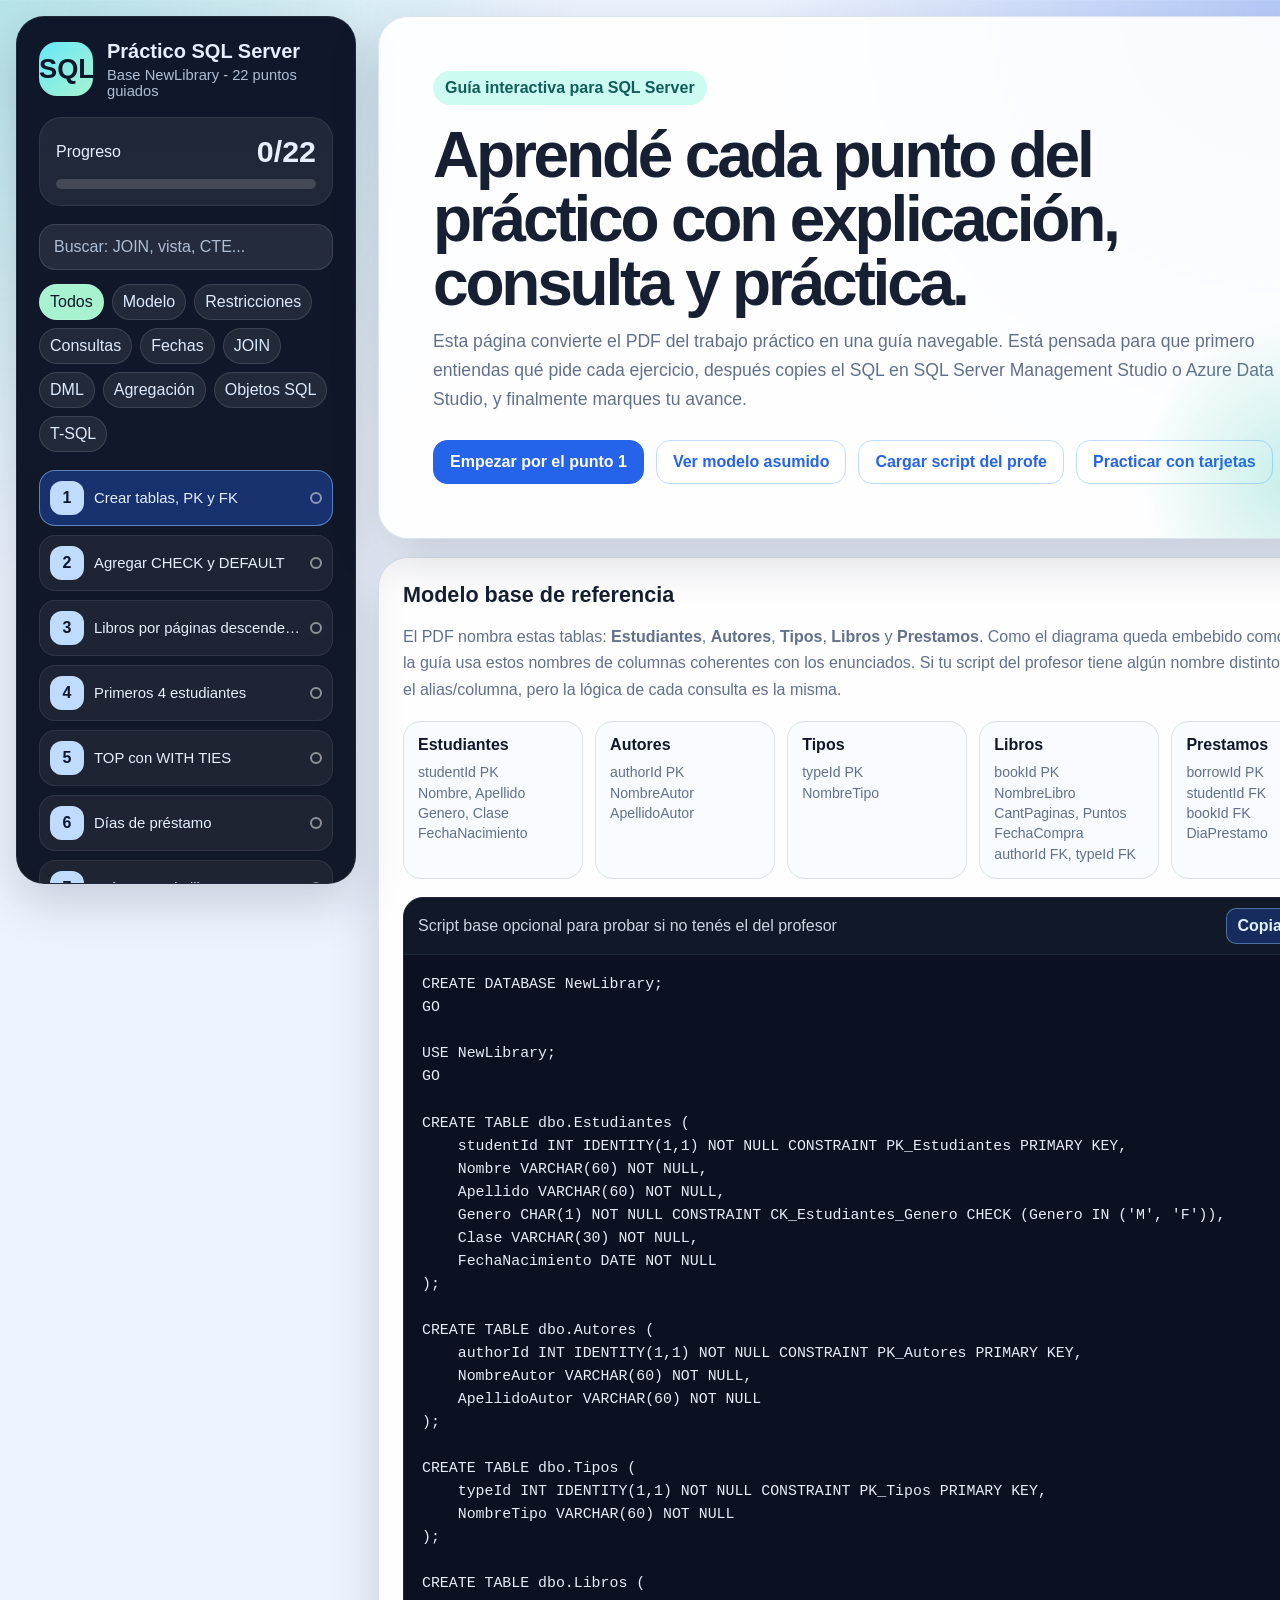
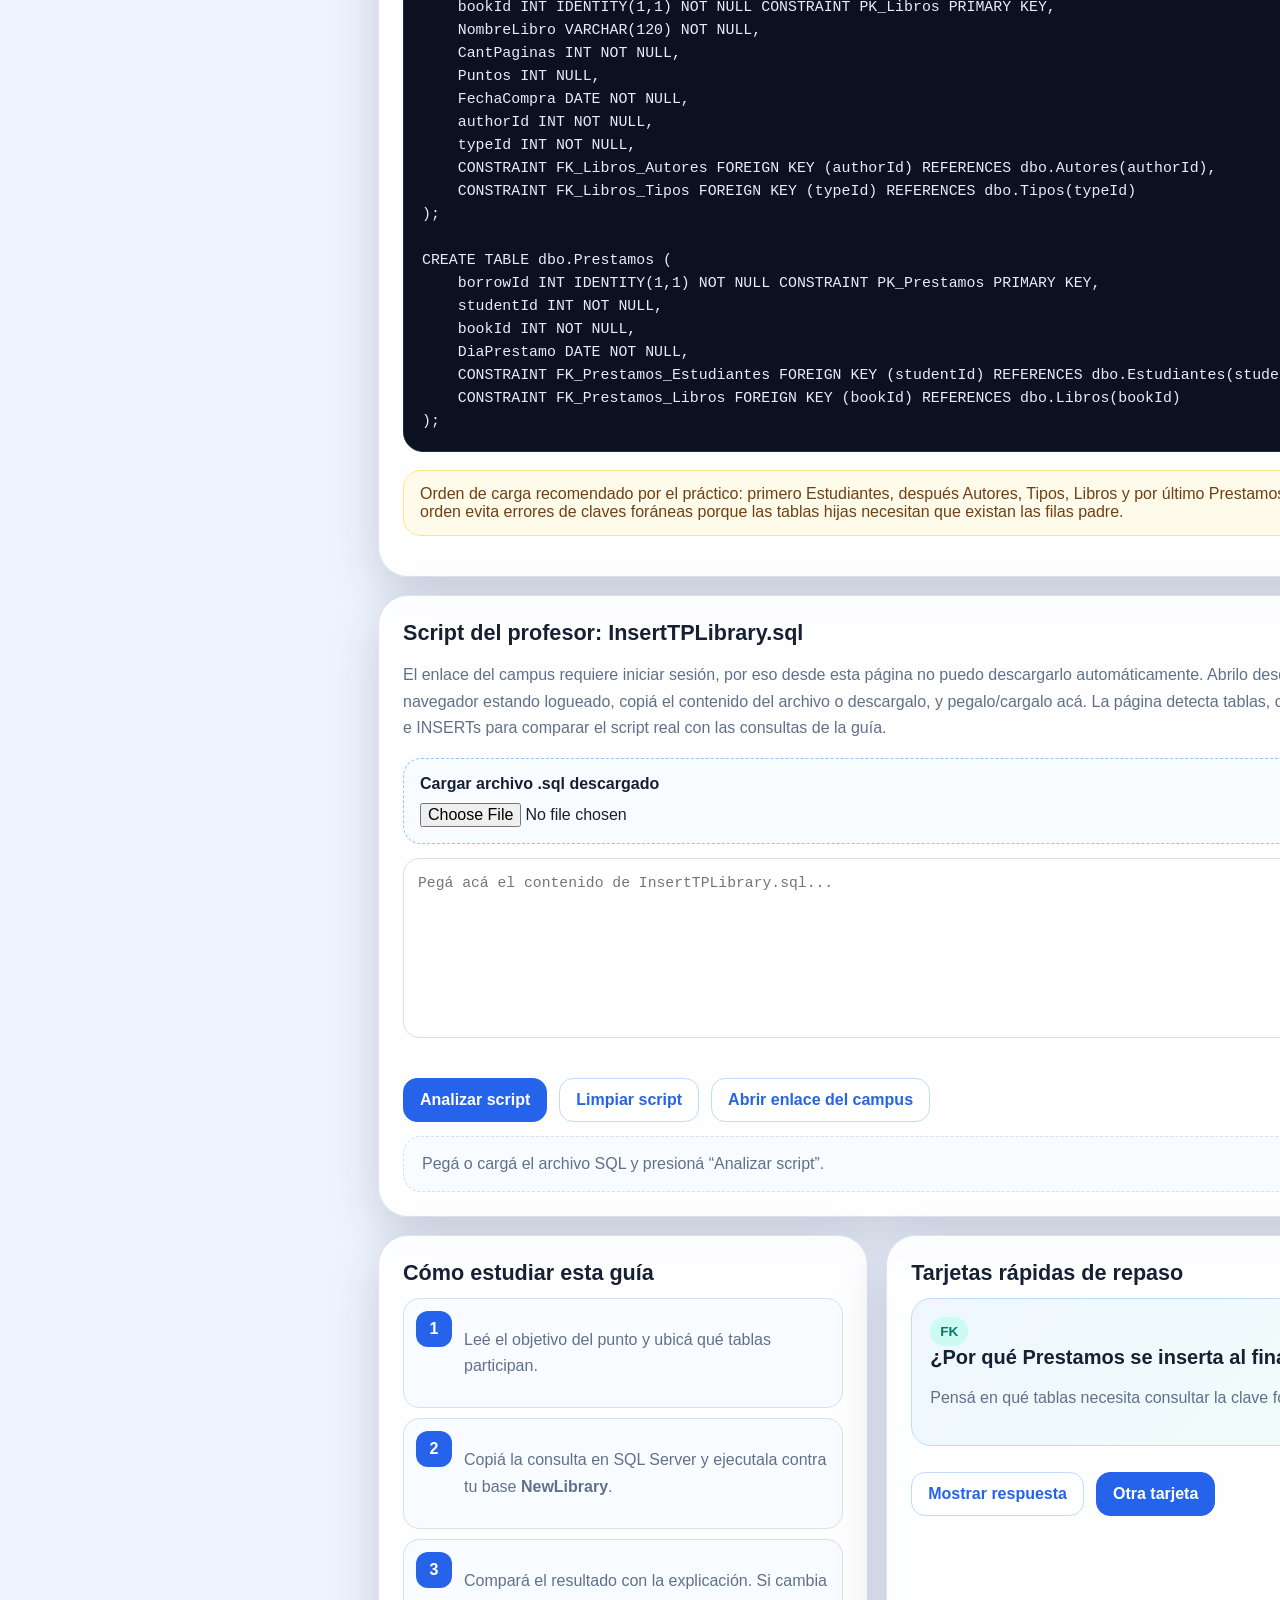
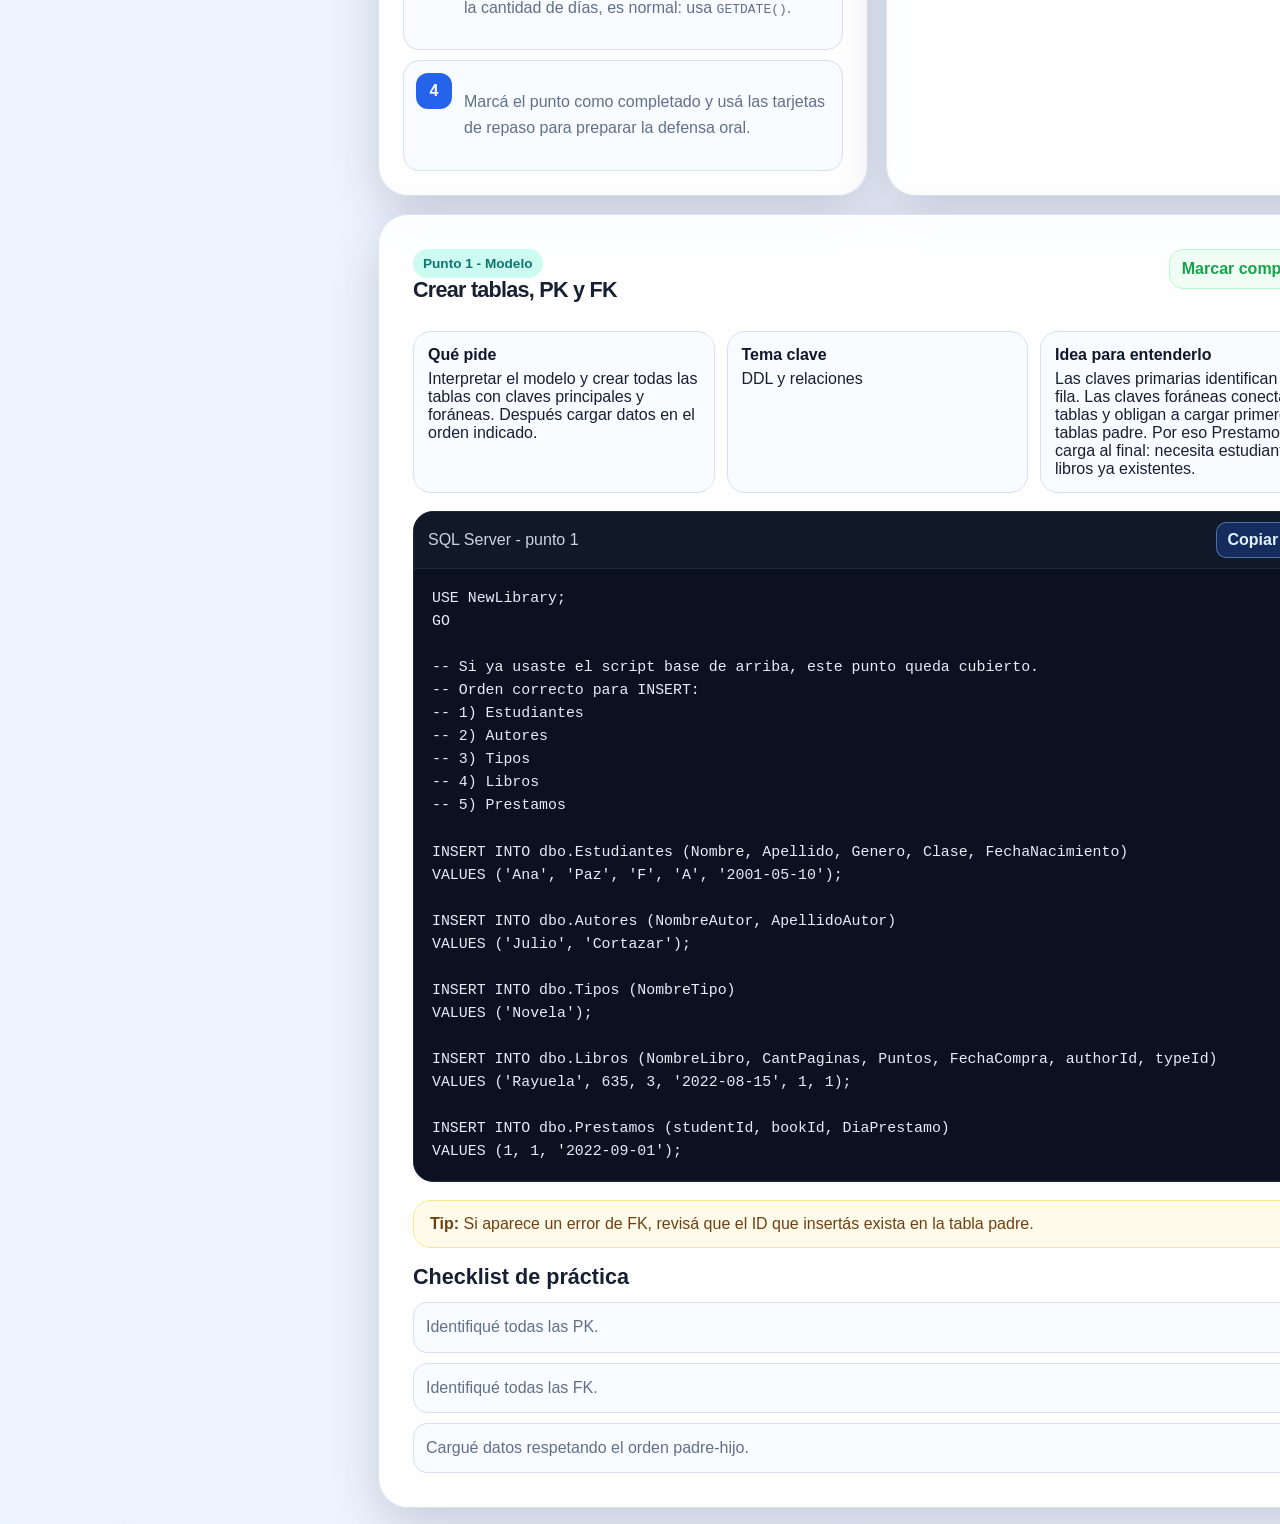
==== commit dcfcc58f: "Add professor SQL script analyzer Co-authored-by: Nikise23 <Nikise23@users.noreply.github.com>" ====
--- a/index.html
+++ b/index.html
@@ -547,6 +547,85 @@
             display: block;
         }
 
+        .script-tools {
+            display: grid;
+            gap: 14px;
+            margin-top: 16px;
+        }
+
+        .script-drop {
+            display: grid;
+            gap: 10px;
+            padding: 16px;
+            background: #f8fbff;
+            border: 1px dashed #93c5fd;
+            border-radius: 18px;
+        }
+
+        .script-input {
+            width: 100%;
+            min-height: 180px;
+            padding: 14px;
+            color: var(--ink);
+            background: #ffffff;
+            border: 1px solid var(--line);
+            border-radius: 16px;
+            font-family: "Cascadia Code", Consolas, monospace;
+            font-size: 0.92rem;
+            line-height: 1.45;
+            resize: vertical;
+        }
+
+        .script-summary {
+            display: grid;
+            gap: 12px;
+        }
+
+        .summary-table {
+            width: 100%;
+            overflow: hidden;
+            border: 1px solid var(--line);
+            border-collapse: separate;
+            border-radius: 16px;
+            border-spacing: 0;
+        }
+
+        .summary-table th,
+        .summary-table td {
+            padding: 11px 12px;
+            text-align: left;
+            vertical-align: top;
+            border-bottom: 1px solid var(--line);
+        }
+
+        .summary-table th {
+            color: #0f172a;
+            background: #eff6ff;
+        }
+
+        .summary-table tr:last-child td {
+            border-bottom: 0;
+        }
+
+        .column-pill {
+            display: inline-flex;
+            padding: 4px 8px;
+            margin: 2px;
+            color: #1e40af;
+            background: #dbeafe;
+            border-radius: 999px;
+            font-size: 0.82rem;
+            font-weight: 700;
+        }
+
+        .status-note {
+            padding: 12px 14px;
+            color: #115e59;
+            background: #f0fdfa;
+            border: 1px solid #99f6e4;
+            border-radius: 16px;
+        }
+
         .empty {
             padding: 18px;
             color: var(--muted);
@@ -635,6 +714,7 @@
                 <div class="hero-actions">
                     <button class="btn primary" id="startBtn">Empezar por el punto 1</button>
                     <a class="btn" href="#modelo">Ver modelo asumido</a>
+                    <a class="btn" href="#script-profe">Cargar script del profe</a>
                     <a class="btn" href="#repaso">Practicar con tarjetas</a>
                 </div>
             </section>
@@ -695,6 +775,30 @@
                 </div>
             </section>
 
+            <section class="panel" id="script-profe">
+                <h3>Script del profesor: InsertTPLibrary.sql</h3>
+                <p>
+                    El enlace del campus requiere iniciar sesión, por eso desde esta página no puedo descargarlo automáticamente.
+                    Abrilo desde tu navegador estando logueado, copiá el contenido del archivo o descargalo, y pegalo/cargalo acá.
+                    La página detecta tablas, columnas e INSERTs para comparar el script real con las consultas de la guía.
+                </p>
+                <div class="script-tools">
+                    <div class="script-drop">
+                        <label for="professorSqlFile"><strong>Cargar archivo .sql descargado</strong></label>
+                        <input id="professorSqlFile" type="file" accept=".sql,.txt,text/plain">
+                    </div>
+                    <textarea id="professorSqlInput" class="script-input" spellcheck="false" placeholder="Pegá acá el contenido de InsertTPLibrary.sql..."></textarea>
+                    <div class="hero-actions">
+                        <button class="btn primary" id="analyzeProfessorSqlBtn">Analizar script</button>
+                        <button class="btn" id="clearProfessorSqlBtn">Limpiar script</button>
+                        <a class="btn" href="https://campusvirtual.unpaz.edu.ar/pluginfile.php/3049817/mod_resource/content/3/InsertTPLibrary.sql" target="_blank" rel="noreferrer">Abrir enlace del campus</a>
+                    </div>
+                    <div id="scriptAnalysis" class="script-summary">
+                        <div class="empty">Pegá o cargá el archivo SQL y presioná “Analizar script”.</div>
+                    </div>
+                </div>
+            </section>
+
             <section class="grid-2">
                 <article class="panel">
                     <h3>Cómo estudiar esta guía</h3>
@@ -1383,6 +1487,14 @@
             }
         ];
 
+        const expectedTables = [
+            { name: "Estudiantes", columns: ["studentId", "Nombre", "Apellido", "Genero", "Clase", "FechaNacimiento"] },
+            { name: "Autores", columns: ["authorId", "NombreAutor", "ApellidoAutor"] },
+            { name: "Tipos", columns: ["typeId", "NombreTipo"] },
+            { name: "Libros", columns: ["bookId", "NombreLibro", "CantPaginas", "Puntos", "FechaCompra", "authorId", "typeId"] },
+            { name: "Prestamos", columns: ["borrowId", "studentId", "bookId", "DiaPrestamo"] }
+        ];
+
         const state = {
             selectedId: 1,
             category: "Todos",
@@ -1405,7 +1517,12 @@
             flashHint: document.getElementById("flashHint"),
             flashAnswer: document.getElementById("flashAnswer"),
             showAnswerBtn: document.getElementById("showAnswerBtn"),
-            nextFlashBtn: document.getElementById("nextFlashBtn")
+            nextFlashBtn: document.getElementById("nextFlashBtn"),
+            professorSqlFile: document.getElementById("professorSqlFile"),
+            professorSqlInput: document.getElementById("professorSqlInput"),
+            analyzeProfessorSqlBtn: document.getElementById("analyzeProfessorSqlBtn"),
+            clearProfessorSqlBtn: document.getElementById("clearProfessorSqlBtn"),
+            scriptAnalysis: document.getElementById("scriptAnalysis")
         };
 
         function escapeHtml(value) {
@@ -1452,6 +1569,157 @@
             elements.progressFill.style.width = `${Math.round((done / total) * 100)}%`;
         }
 
+        function cleanSqlIdentifier(value) {
+            const text = String(value || "").trim().replace(/,$/, "");
+            const bracketParts = [...text.matchAll(/\[([^\]]+)\]/g)].map((match) => match[1]);
+            if (bracketParts.length) {
+                return bracketParts.at(-1);
+            }
+            return text
+                .replaceAll('"', "")
+                .split(".")
+                .map((part) => part.trim())
+                .filter(Boolean)
+                .at(-1) || "";
+        }
+
+        function splitSqlColumns(value) {
+            const columns = [];
+            let current = "";
+            let depth = 0;
+            for (const char of String(value || "")) {
+                if (char === "(") {
+                    depth += 1;
+                } else if (char === ")" && depth > 0) {
+                    depth -= 1;
+                }
+
+                if (char === "," && depth === 0) {
+                    columns.push(current);
+                    current = "";
+                } else {
+                    current += char;
+                }
+            }
+            if (current.trim()) {
+                columns.push(current);
+            }
+            return columns
+                .map((column) => cleanSqlIdentifier(column.replace(/\s+ASC|\s+DESC/gi, "")))
+                .filter(Boolean);
+        }
+
+        function extractSqlMetadata(sql) {
+            const tables = new Map();
+
+            function ensureTable(rawName) {
+                const tableName = cleanSqlIdentifier(rawName);
+                const key = normalize(tableName);
+                if (!key) {
+                    return null;
+                }
+                if (!tables.has(key)) {
+                    tables.set(key, { name: tableName, columns: new Set(), inserts: 0 });
+                }
+                return tables.get(key);
+            }
+
+            let currentCreate = null;
+            for (const rawLine of sql.split(/\r?\n/)) {
+                const line = rawLine.replace(/--.*$/, "").trim();
+                const createMatch = line.match(/^CREATE\s+TABLE\s+([^\s(]+)/i);
+                if (createMatch) {
+                    currentCreate = ensureTable(createMatch[1]);
+                    continue;
+                }
+                if (!currentCreate) {
+                    continue;
+                }
+                if (line.startsWith(")") || /^GO\b/i.test(line)) {
+                    currentCreate = null;
+                    continue;
+                }
+                if (/^(CONSTRAINT|PRIMARY|FOREIGN|CHECK|UNIQUE|KEY)\b/i.test(line)) {
+                    continue;
+                }
+                const columnMatch = line.match(/^(\[[^\]]+\]|"[^"]+"|[A-Za-z_][\w#]*)\s+/);
+                if (columnMatch) {
+                    currentCreate.columns.add(cleanSqlIdentifier(columnMatch[1]));
+                }
+            }
+
+            const insertRegex = /INSERT\s+(?:INTO\s+)?((?:\[[^\]]+\]|"[^"]+"|[\w#]+)(?:\s*\.\s*(?:\[[^\]]+\]|"[^"]+"|[\w#]+)){0,2})\s*(?:\(([^;]*?)\))?/gi;
+            let insertMatch = insertRegex.exec(sql);
+            while (insertMatch) {
+                const table = ensureTable(insertMatch[1]);
+                if (table) {
+                    table.inserts += 1;
+                    for (const column of splitSqlColumns(insertMatch[2] || "")) {
+                        table.columns.add(column);
+                    }
+                }
+                insertMatch = insertRegex.exec(sql);
+            }
+
+            return { tables };
+        }
+
+        function renderColumnPills(columns) {
+            return columns.length
+                ? columns.map((column) => `<span class="column-pill">${escapeHtml(column)}</span>`).join("")
+                : "<span>No detecté columnas explícitas.</span>";
+        }
+
+        function analyzeProfessorSql() {
+            const sql = elements.professorSqlInput.value.trim();
+            if (!sql) {
+                elements.scriptAnalysis.innerHTML = `<div class="empty">Pegá o cargá el archivo SQL y presioná “Analizar script”.</div>`;
+                localStorage.removeItem("professorSqlScript");
+                return;
+            }
+
+            localStorage.setItem("professorSqlScript", sql);
+            const metadata = extractSqlMetadata(sql);
+            const detectedTables = [...metadata.tables.values()].sort((a, b) => a.name.localeCompare(b.name));
+            const expectedRows = expectedTables.map((expected) => {
+                const found = metadata.tables.get(normalize(expected.name));
+                const detectedColumns = found ? [...found.columns] : [];
+                const status = found ? `Detectada (${found.inserts} INSERT${found.inserts === 1 ? "" : "s"})` : "No detectada";
+                return `
+                    <tr>
+                        <td><strong>${escapeHtml(expected.name)}</strong></td>
+                        <td>${escapeHtml(status)}</td>
+                        <td>${renderColumnPills(detectedColumns)}</td>
+                        <td>${renderColumnPills(expected.columns)}</td>
+                    </tr>
+                `;
+            }).join("");
+            const extraTables = detectedTables
+                .filter((table) => !expectedTables.some((expected) => normalize(expected.name) === normalize(table.name)))
+                .map((table) => `${table.name} (${table.inserts} INSERT${table.inserts === 1 ? "" : "s"})`);
+
+            elements.scriptAnalysis.innerHTML = `
+                <div class="status-note">
+                    Detecté ${detectedTables.length} tabla${detectedTables.length === 1 ? "" : "s"} en el script.
+                    Usá esta comparación para ajustar nombres de columnas si tu archivo difiere del modelo base.
+                </div>
+                <div style="overflow:auto;">
+                    <table class="summary-table">
+                        <thead>
+                            <tr>
+                                <th>Tabla esperada</th>
+                                <th>Estado en el script</th>
+                                <th>Columnas detectadas</th>
+                                <th>Columnas usadas en la guía</th>
+                            </tr>
+                        </thead>
+                        <tbody>${expectedRows}</tbody>
+                    </table>
+                </div>
+                ${extraTables.length ? `<div class="tip"><strong>Tablas extra detectadas:</strong> ${escapeHtml(extraTables.join(", "))}</div>` : ""}
+            `;
+        }
+
         function renderCategories() {
             const categories = ["Todos", ...new Set(exercises.map((exercise) => exercise.category))];
             elements.categoryChips.innerHTML = categories.map((category) => `
@@ -1616,6 +1884,33 @@
             renderFlashcard();
         });
 
+        elements.analyzeProfessorSqlBtn.addEventListener("click", analyzeProfessorSql);
+
+        elements.clearProfessorSqlBtn.addEventListener("click", () => {
+            elements.professorSqlInput.value = "";
+            elements.professorSqlFile.value = "";
+            analyzeProfessorSql();
+        });
+
+        elements.professorSqlFile.addEventListener("change", (event) => {
+            const file = event.target.files[0];
+            if (!file) {
+                return;
+            }
+            const reader = new FileReader();
+            reader.addEventListener("load", () => {
+                elements.professorSqlInput.value = String(reader.result || "");
+                analyzeProfessorSql();
+            });
+            reader.readAsText(file);
+        });
+
+        const savedProfessorSql = localStorage.getItem("professorSqlScript");
+        if (savedProfessorSql) {
+            elements.professorSqlInput.value = savedProfessorSql;
+            analyzeProfessorSql();
+        }
+
         renderCategories();
         renderList();
         renderDetail();
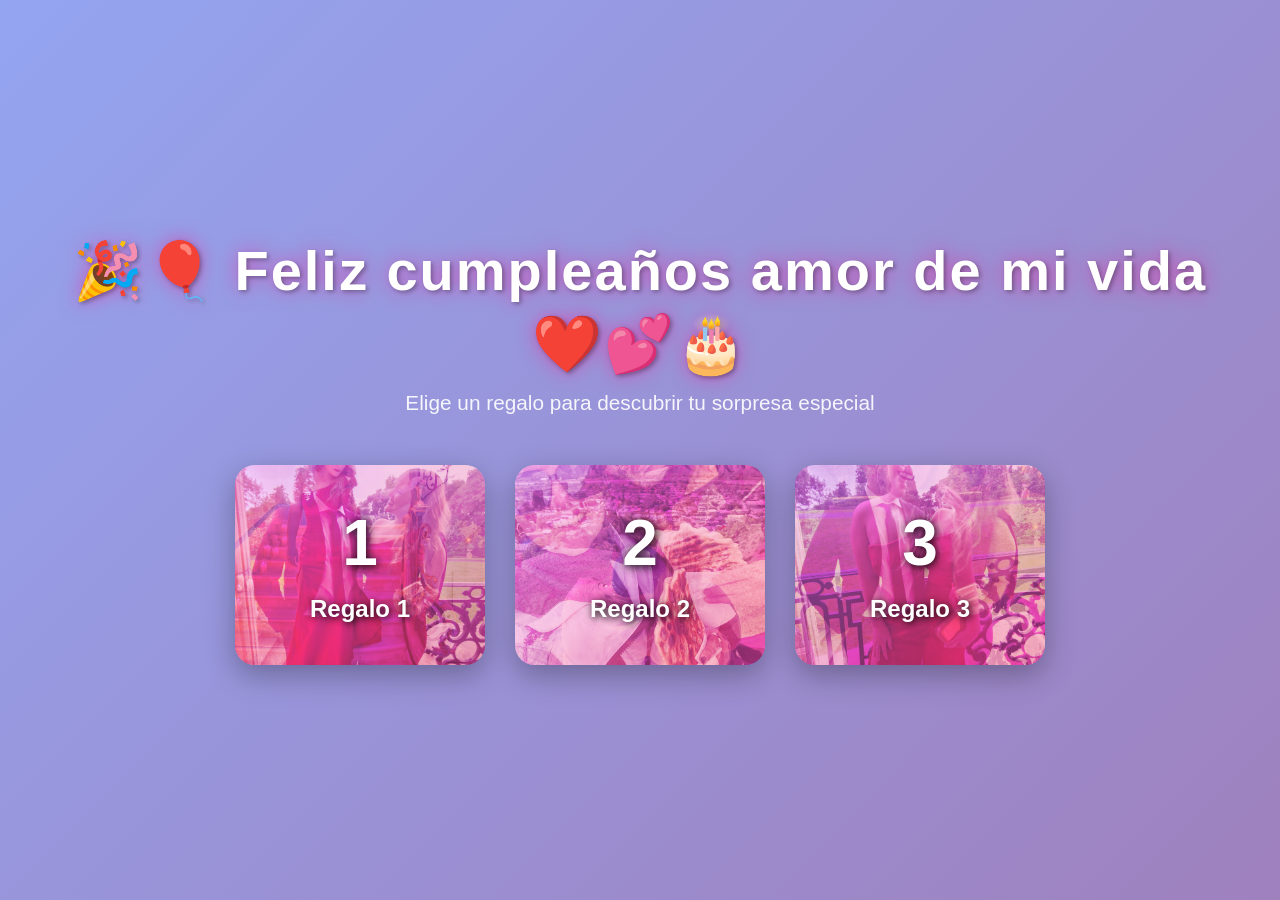
==== commit 59d9708c: "Move SQL guide to standalone file Co-authored-by: Nikise23 <Nikise23@users.noreply.github.com>" ====
--- a/index.html
+++ b/index.html
@@ -3,1919 +3,56 @@
 <head>
     <meta charset="UTF-8">
     <meta name="viewport" content="width=device-width, initial-scale=1.0">
-    <title>Práctico SQL Server - NewLibrary</title>
-    <style>
-        :root {
-            --bg: #0f172a;
-            --panel: #111827;
-            --panel-2: #1f2937;
-            --card: #ffffff;
-            --ink: #172033;
-            --muted: #61708a;
-            --line: #d8e0ee;
-            --primary: #2563eb;
-            --primary-dark: #1d4ed8;
-            --accent: #14b8a6;
-            --accent-soft: #ccfbf1;
-            --warn: #f59e0b;
-            --code: #0b1120;
-            --ok: #16a34a;
-            --shadow: 0 18px 50px rgba(15, 23, 42, 0.18);
-        }
-
-        * {
-            box-sizing: border-box;
-        }
-
-        html {
-            scroll-behavior: smooth;
-        }
-
-        body {
-            margin: 0;
-            min-height: 100vh;
-            font-family: Inter, "Segoe UI", Roboto, Arial, sans-serif;
-            color: var(--ink);
-            background:
-                radial-gradient(circle at top left, rgba(20, 184, 166, 0.26), transparent 36rem),
-                radial-gradient(circle at top right, rgba(37, 99, 235, 0.28), transparent 32rem),
-                #eef4ff;
-        }
-
-        button,
-        input {
-            font: inherit;
-        }
-
-        button {
-            cursor: pointer;
-        }
-
-        .app-shell {
-            display: grid;
-            grid-template-columns: 340px minmax(0, 1fr);
-            gap: 22px;
-            width: min(1500px, calc(100% - 32px));
-            margin: 16px auto;
-        }
-
-        .sidebar {
-            position: sticky;
-            top: 16px;
-            align-self: start;
-            max-height: calc(100vh - 32px);
-            overflow: auto;
-            color: #e5efff;
-            background: linear-gradient(180deg, var(--bg), var(--panel));
-            border: 1px solid rgba(255, 255, 255, 0.08);
-            border-radius: 28px;
-            padding: 22px;
-            box-shadow: var(--shadow);
-        }
-
-        .brand {
-            display: flex;
-            gap: 14px;
-            align-items: center;
-            margin-bottom: 18px;
-        }
-
-        .brand-icon {
-            display: grid;
-            width: 54px;
-            height: 54px;
-            place-items: center;
-            border-radius: 18px;
-            color: #0f172a;
-            background: linear-gradient(135deg, #67e8f9, #a7f3d0);
-            font-size: 1.7rem;
-            font-weight: 900;
-        }
-
-        .brand h1 {
-            margin: 0;
-            font-size: 1.25rem;
-            line-height: 1.2;
-        }
-
-        .brand p {
-            margin: 4px 0 0;
-            color: #aebed6;
-            font-size: 0.92rem;
-        }
-
-        .progress-card {
-            padding: 16px;
-            margin: 18px 0;
-            background: rgba(255, 255, 255, 0.07);
-            border: 1px solid rgba(255, 255, 255, 0.08);
-            border-radius: 22px;
-        }
-
-        .progress-row {
-            display: flex;
-            align-items: center;
-            justify-content: space-between;
-            gap: 12px;
-            margin-bottom: 10px;
-        }
-
-        .progress-row strong {
-            font-size: 1.9rem;
-        }
-
-        .progress-bar {
-            height: 10px;
-            background: rgba(255, 255, 255, 0.16);
-            border-radius: 999px;
-            overflow: hidden;
-        }
-
-        .progress-fill {
-            width: 0%;
-            height: 100%;
-            background: linear-gradient(90deg, var(--accent), #67e8f9);
-            transition: width 0.25s ease;
-        }
-
-        .search {
-            width: 100%;
-            padding: 13px 14px;
-            color: #e5efff;
-            background: rgba(255, 255, 255, 0.09);
-            border: 1px solid rgba(255, 255, 255, 0.12);
-            border-radius: 16px;
-            outline: none;
-        }
-
-        .search::placeholder {
-            color: #aebed6;
-        }
-
-        .chip-list {
-            display: flex;
-            flex-wrap: wrap;
-            gap: 8px;
-            margin: 14px 0 18px;
-        }
-
-        .chip {
-            padding: 8px 10px;
-            color: #dbeafe;
-            background: rgba(255, 255, 255, 0.08);
-            border: 1px solid rgba(255, 255, 255, 0.12);
-            border-radius: 999px;
-            transition: 0.2s ease;
-        }
-
-        .chip.active,
-        .chip:hover {
-            color: #0f172a;
-            background: #a7f3d0;
-        }
-
-        .exercise-list {
-            display: grid;
-            gap: 9px;
-        }
-
-        .nav-item {
-            display: grid;
-            grid-template-columns: 34px minmax(0, 1fr) auto;
-            gap: 10px;
-            align-items: center;
-            width: 100%;
-            padding: 10px;
-            color: #e5efff;
-            text-align: left;
-            background: rgba(255, 255, 255, 0.055);
-            border: 1px solid rgba(255, 255, 255, 0.08);
-            border-radius: 16px;
-        }
-
-        .nav-item:hover,
-        .nav-item.active {
-            background: rgba(37, 99, 235, 0.36);
-            border-color: rgba(147, 197, 253, 0.55);
-        }
-
-        .nav-number {
-            display: grid;
-            width: 34px;
-            height: 34px;
-            place-items: center;
-            color: #0f172a;
-            background: #bfdbfe;
-            border-radius: 12px;
-            font-weight: 800;
-        }
-
-        .nav-title {
-            overflow: hidden;
-            font-size: 0.93rem;
-            text-overflow: ellipsis;
-            white-space: nowrap;
-        }
-
-        .done-dot {
-            width: 12px;
-            height: 12px;
-            border: 2px solid rgba(255, 255, 255, 0.5);
-            border-radius: 50%;
-        }
-
-        .nav-item.done .done-dot {
-            background: var(--accent);
-            border-color: var(--accent);
-        }
-
-        main {
-            display: grid;
-            gap: 18px;
-        }
-
-        .hero,
-        .panel,
-        .detail-card {
-            background: rgba(255, 255, 255, 0.9);
-            border: 1px solid rgba(216, 224, 238, 0.9);
-            border-radius: 30px;
-            box-shadow: var(--shadow);
-        }
-
-        .hero {
-            position: relative;
-            overflow: hidden;
-            padding: clamp(24px, 5vw, 54px);
-        }
-
-        .hero::after {
-            position: absolute;
-            right: -80px;
-            bottom: -100px;
-            width: 320px;
-            height: 320px;
-            content: "";
-            background: radial-gradient(circle, rgba(20, 184, 166, 0.24), transparent 70%);
-        }
-
-        .eyebrow {
-            display: inline-flex;
-            gap: 8px;
-            align-items: center;
-            padding: 8px 12px;
-            color: #115e59;
-            background: var(--accent-soft);
-            border-radius: 999px;
-            font-weight: 750;
-        }
-
-        .hero h2 {
-            max-width: 950px;
-            margin: 18px 0 12px;
-            font-size: clamp(2.1rem, 5vw, 4.5rem);
-            line-height: 1;
-            letter-spacing: -0.05em;
-        }
-
-        .hero p {
-            max-width: 850px;
-            margin: 0;
-            color: var(--muted);
-            font-size: 1.1rem;
-            line-height: 1.65;
-        }
-
-        .hero-actions {
-            display: flex;
-            flex-wrap: wrap;
-            gap: 12px;
-            margin-top: 26px;
-        }
-
-        .btn {
-            display: inline-flex;
-            gap: 9px;
-            align-items: center;
-            justify-content: center;
-            padding: 12px 16px;
-            color: var(--primary);
-            background: #ffffff;
-            border: 1px solid #bfdbfe;
-            border-radius: 14px;
-            font-weight: 800;
-            text-decoration: none;
-            transition: 0.18s ease;
-        }
-
-        .btn.primary {
-            color: #ffffff;
-            background: var(--primary);
-            border-color: var(--primary);
-        }
-
-        .btn:hover {
-            transform: translateY(-1px);
-            box-shadow: 0 10px 22px rgba(37, 99, 235, 0.18);
-        }
-
-        .grid-2 {
-            display: grid;
-            grid-template-columns: repeat(2, minmax(0, 1fr));
-            gap: 18px;
-        }
-
-        .panel {
-            padding: 24px;
-        }
-
-        .panel h3,
-        .detail-card h3 {
-            margin: 0 0 12px;
-            font-size: 1.35rem;
-        }
-
-        .panel p,
-        .detail-card p,
-        .detail-card li {
-            color: var(--muted);
-            line-height: 1.65;
-        }
-
-        .schema-grid {
-            display: grid;
-            grid-template-columns: repeat(5, minmax(150px, 1fr));
-            gap: 12px;
-            margin-top: 18px;
-        }
-
-        .table-card {
-            padding: 14px;
-            background: #f8fbff;
-            border: 1px solid var(--line);
-            border-radius: 18px;
-        }
-
-        .table-card strong {
-            display: block;
-            margin-bottom: 8px;
-            color: #0f172a;
-        }
-
-        .table-card span {
-            display: block;
-            color: var(--muted);
-            font-size: 0.88rem;
-            line-height: 1.45;
-        }
-
-        .learning-path {
-            display: grid;
-            gap: 10px;
-            margin-top: 12px;
-        }
-
-        .path-step {
-            display: grid;
-            grid-template-columns: 36px 1fr;
-            gap: 12px;
-            align-items: start;
-            padding: 12px;
-            background: #f8fbff;
-            border: 1px solid var(--line);
-            border-radius: 16px;
-        }
-
-        .path-step b {
-            display: grid;
-            height: 36px;
-            place-items: center;
-            color: #ffffff;
-            background: var(--primary);
-            border-radius: 12px;
-        }
-
-        .detail-card {
-            padding: clamp(20px, 4vw, 34px);
-        }
-
-        .detail-head {
-            display: flex;
-            gap: 16px;
-            align-items: start;
-            justify-content: space-between;
-            margin-bottom: 18px;
-        }
-
-        .tag {
-            display: inline-flex;
-            align-items: center;
-            padding: 7px 10px;
-            color: #0f766e;
-            background: var(--accent-soft);
-            border-radius: 999px;
-            font-size: 0.85rem;
-            font-weight: 800;
-        }
-
-        .detail-title {
-            margin: 8px 0 0;
-            font-size: clamp(1.7rem, 3vw, 2.5rem);
-            line-height: 1.08;
-            letter-spacing: -0.035em;
-        }
-
-        .complete-toggle {
-            display: inline-flex;
-            gap: 8px;
-            align-items: center;
-            min-width: max-content;
-            padding: 10px 12px;
-            color: var(--ok);
-            background: #f0fdf4;
-            border: 1px solid #bbf7d0;
-            border-radius: 14px;
-            font-weight: 800;
-        }
-
-        .info-grid {
-            display: grid;
-            grid-template-columns: repeat(3, minmax(0, 1fr));
-            gap: 12px;
-            margin: 18px 0;
-        }
-
-        .info-box {
-            padding: 14px;
-            background: #f8fbff;
-            border: 1px solid var(--line);
-            border-radius: 18px;
-        }
-
-        .info-box b {
-            display: block;
-            margin-bottom: 6px;
-            color: #0f172a;
-        }
-
-        .code-block {
-            overflow: hidden;
-            margin: 18px 0;
-            background: var(--code);
-            border: 1px solid #1e293b;
-            border-radius: 20px;
-        }
-
-        .code-toolbar {
-            display: flex;
-            align-items: center;
-            justify-content: space-between;
-            gap: 12px;
-            padding: 10px 14px;
-            color: #cbd5e1;
-            background: #111827;
-            border-bottom: 1px solid #1e293b;
-        }
-
-        .copy-btn {
-            padding: 8px 10px;
-            color: #e0f2fe;
-            background: rgba(37, 99, 235, 0.28);
-            border: 1px solid rgba(147, 197, 253, 0.45);
-            border-radius: 10px;
-            font-weight: 800;
-        }
-
-        pre {
-            margin: 0;
-            padding: 18px;
-            overflow: auto;
-            color: #e5edf8;
-            font-size: 0.93rem;
-            line-height: 1.55;
-            tab-size: 4;
-        }
-
-        .tip {
-            padding: 14px 16px;
-            margin: 16px 0;
-            color: #713f12;
-            background: #fffbeb;
-            border: 1px solid #fde68a;
-            border-radius: 18px;
-        }
-
-        .checklist {
-            display: grid;
-            gap: 10px;
-            padding: 0;
-            margin: 12px 0 0;
-            list-style: none;
-        }
-
-        .checklist li {
-            padding: 11px 12px;
-            background: #f8fbff;
-            border: 1px solid var(--line);
-            border-radius: 14px;
-        }
-
-        .practice-card {
-            min-height: 260px;
-        }
-
-        .flashcard {
-            padding: 18px;
-            background: linear-gradient(135deg, #eff6ff, #f0fdfa);
-            border: 1px solid #bfdbfe;
-            border-radius: 20px;
-        }
-
-        .flashcard h4 {
-            margin: 0 0 10px;
-            font-size: 1.25rem;
-        }
-
-        .answer {
-            display: none;
-            padding-top: 12px;
-            margin-top: 12px;
-            border-top: 1px dashed #93c5fd;
-        }
-
-        .answer.visible {
-            display: block;
-        }
-
-        .script-tools {
-            display: grid;
-            gap: 14px;
-            margin-top: 16px;
-        }
-
-        .script-drop {
-            display: grid;
-            gap: 10px;
-            padding: 16px;
-            background: #f8fbff;
-            border: 1px dashed #93c5fd;
-            border-radius: 18px;
-        }
-
-        .script-input {
-            width: 100%;
-            min-height: 180px;
-            padding: 14px;
-            color: var(--ink);
-            background: #ffffff;
-            border: 1px solid var(--line);
-            border-radius: 16px;
-            font-family: "Cascadia Code", Consolas, monospace;
-            font-size: 0.92rem;
-            line-height: 1.45;
-            resize: vertical;
-        }
-
-        .script-summary {
-            display: grid;
-            gap: 12px;
-        }
-
-        .summary-table {
-            width: 100%;
-            overflow: hidden;
-            border: 1px solid var(--line);
-            border-collapse: separate;
-            border-radius: 16px;
-            border-spacing: 0;
-        }
-
-        .summary-table th,
-        .summary-table td {
-            padding: 11px 12px;
-            text-align: left;
-            vertical-align: top;
-            border-bottom: 1px solid var(--line);
-        }
-
-        .summary-table th {
-            color: #0f172a;
-            background: #eff6ff;
-        }
-
-        .summary-table tr:last-child td {
-            border-bottom: 0;
-        }
-
-        .column-pill {
-            display: inline-flex;
-            padding: 4px 8px;
-            margin: 2px;
-            color: #1e40af;
-            background: #dbeafe;
-            border-radius: 999px;
-            font-size: 0.82rem;
-            font-weight: 700;
-        }
-
-        .status-note {
-            padding: 12px 14px;
-            color: #115e59;
-            background: #f0fdfa;
-            border: 1px solid #99f6e4;
-            border-radius: 16px;
-        }
-
-        .empty {
-            padding: 18px;
-            color: var(--muted);
-            background: #f8fbff;
-            border: 1px dashed var(--line);
-            border-radius: 18px;
-        }
-
-        @media (max-width: 1100px) {
-            .app-shell {
-                grid-template-columns: 1fr;
-            }
-
-            .sidebar {
-                position: static;
-                max-height: none;
-            }
-
-            .schema-grid,
-            .info-grid,
-            .grid-2 {
-                grid-template-columns: 1fr;
-            }
-        }
-
-        @media (max-width: 640px) {
-            .app-shell {
-                width: min(100% - 18px, 1500px);
-                margin: 9px auto;
-            }
-
-            .sidebar,
-            .hero,
-            .panel,
-            .detail-card {
-                border-radius: 22px;
-            }
-
-            .detail-head {
-                flex-direction: column;
-            }
-
-            .hero-actions,
-            .code-toolbar {
-                align-items: stretch;
-                flex-direction: column;
-            }
-        }
-    </style>
+    <title>🎁 Regalos Especiales</title>
+    <link rel="stylesheet" href="styles.css">
 </head>
 <body>
-    <div class="app-shell">
-        <aside class="sidebar" aria-label="Navegación del práctico">
-            <div class="brand">
-                <div class="brand-icon">SQL</div>
-                <div>
-                    <h1>Práctico SQL Server</h1>
-                    <p>Base NewLibrary - 22 puntos guiados</p>
-                </div>
-            </div>
-
-            <div class="progress-card" aria-live="polite">
-                <div class="progress-row">
-                    <span>Progreso</span>
-                    <strong id="progressText">0/22</strong>
-                </div>
-                <div class="progress-bar" aria-hidden="true">
-                    <div class="progress-fill" id="progressFill"></div>
-                </div>
-            </div>
-
-            <input id="searchInput" class="search" type="search" placeholder="Buscar: JOIN, vista, CTE..." aria-label="Buscar ejercicios">
-            <div class="chip-list" id="categoryChips" aria-label="Filtros por tema"></div>
-            <div id="exerciseList" class="exercise-list"></div>
-        </aside>
-
-        <main>
-            <section class="hero" id="inicio">
-                <span class="eyebrow">Guía interactiva para SQL Server</span>
-                <h2>Aprendé cada punto del práctico con explicación, consulta y práctica.</h2>
-                <p>
-                    Esta página convierte el PDF del trabajo práctico en una guía navegable. Está pensada para que primero entiendas
-                    qué pide cada ejercicio, después copies el SQL en SQL Server Management Studio o Azure Data Studio, y finalmente
-                    marques tu avance.
-                </p>
-                <div class="hero-actions">
-                    <button class="btn primary" id="startBtn">Empezar por el punto 1</button>
-                    <a class="btn" href="#modelo">Ver modelo asumido</a>
-                    <a class="btn" href="#script-profe">Cargar script del profe</a>
-                    <a class="btn" href="#repaso">Practicar con tarjetas</a>
-                </div>
-            </section>
-
-            <section class="panel" id="modelo">
-                <h3>Modelo base de referencia</h3>
-                <p>
-                    El PDF nombra estas tablas: <strong>Estudiantes</strong>, <strong>Autores</strong>, <strong>Tipos</strong>,
-                    <strong>Libros</strong> y <strong>Prestamos</strong>. Como el diagrama queda embebido como imagen, la guía usa
-                    estos nombres de columnas coherentes con los enunciados. Si tu script del profesor tiene algún nombre distinto,
-                    cambiá el alias/columna, pero la lógica de cada consulta es la misma.
-                </p>
-                <div class="schema-grid">
-                    <div class="table-card">
-                        <strong>Estudiantes</strong>
-                        <span>studentId PK</span>
-                        <span>Nombre, Apellido</span>
-                        <span>Genero, Clase</span>
-                        <span>FechaNacimiento</span>
-                    </div>
-                    <div class="table-card">
-                        <strong>Autores</strong>
-                        <span>authorId PK</span>
-                        <span>NombreAutor</span>
-                        <span>ApellidoAutor</span>
-                    </div>
-                    <div class="table-card">
-                        <strong>Tipos</strong>
-                        <span>typeId PK</span>
-                        <span>NombreTipo</span>
-                    </div>
-                    <div class="table-card">
-                        <strong>Libros</strong>
-                        <span>bookId PK</span>
-                        <span>NombreLibro</span>
-                        <span>CantPaginas, Puntos</span>
-                        <span>FechaCompra</span>
-                        <span>authorId FK, typeId FK</span>
-                    </div>
-                    <div class="table-card">
-                        <strong>Prestamos</strong>
-                        <span>borrowId PK</span>
-                        <span>studentId FK</span>
-                        <span>bookId FK</span>
-                        <span>DiaPrestamo</span>
-                    </div>
-                </div>
-                <div class="code-block">
-                    <div class="code-toolbar">
-                        <span>Script base opcional para probar si no tenés el del profesor</span>
-                        <button class="copy-btn" data-copy-target="setupSql">Copiar SQL</button>
-                    </div>
-                    <pre><code id="setupSql"></code></pre>
-                </div>
-                <div class="tip">
-                    Orden de carga recomendado por el práctico: primero Estudiantes, después Autores, Tipos, Libros y por último Prestamos.
-                    Ese orden evita errores de claves foráneas porque las tablas hijas necesitan que existan las filas padre.
-                </div>
-            </section>
-
-            <section class="panel" id="script-profe">
-                <h3>Script del profesor: InsertTPLibrary.sql</h3>
-                <p>
-                    El enlace del campus requiere iniciar sesión, por eso desde esta página no puedo descargarlo automáticamente.
-                    Abrilo desde tu navegador estando logueado, copiá el contenido del archivo o descargalo, y pegalo/cargalo acá.
-                    La página detecta tablas, columnas e INSERTs para comparar el script real con las consultas de la guía.
-                </p>
-                <div class="script-tools">
-                    <div class="script-drop">
-                        <label for="professorSqlFile"><strong>Cargar archivo .sql descargado</strong></label>
-                        <input id="professorSqlFile" type="file" accept=".sql,.txt,text/plain">
-                    </div>
-                    <textarea id="professorSqlInput" class="script-input" spellcheck="false" placeholder="Pegá acá el contenido de InsertTPLibrary.sql..."></textarea>
-                    <div class="hero-actions">
-                        <button class="btn primary" id="analyzeProfessorSqlBtn">Analizar script</button>
-                        <button class="btn" id="clearProfessorSqlBtn">Limpiar script</button>
-                        <a class="btn" href="https://campusvirtual.unpaz.edu.ar/pluginfile.php/3049817/mod_resource/content/3/InsertTPLibrary.sql" target="_blank" rel="noreferrer">Abrir enlace del campus</a>
-                    </div>
-                    <div id="scriptAnalysis" class="script-summary">
-                        <div class="empty">Pegá o cargá el archivo SQL y presioná “Analizar script”.</div>
-                    </div>
-                </div>
-            </section>
-
-            <section class="grid-2">
-                <article class="panel">
-                    <h3>Cómo estudiar esta guía</h3>
-                    <div class="learning-path">
-                        <div class="path-step">
-                            <b>1</b>
-                            <p>Leé el objetivo del punto y ubicá qué tablas participan.</p>
-                        </div>
-                        <div class="path-step">
-                            <b>2</b>
-                            <p>Copiá la consulta en SQL Server y ejecutala contra tu base <strong>NewLibrary</strong>.</p>
-                        </div>
-                        <div class="path-step">
-                            <b>3</b>
-                            <p>Compará el resultado con la explicación. Si cambia la cantidad de días, es normal: usa <code>GETDATE()</code>.</p>
-                        </div>
-                        <div class="path-step">
-                            <b>4</b>
-                            <p>Marcá el punto como completado y usá las tarjetas de repaso para preparar la defensa oral.</p>
-                        </div>
-                    </div>
-                </article>
-
-                <article class="panel practice-card" id="repaso">
-                    <h3>Tarjetas rápidas de repaso</h3>
-                    <div class="flashcard">
-                        <span class="tag" id="flashTag">Repaso</span>
-                        <h4 id="flashQuestion"></h4>
-                        <p id="flashHint"></p>
-                        <div class="answer" id="flashAnswer"></div>
-                    </div>
-                    <div class="hero-actions">
-                        <button class="btn" id="showAnswerBtn">Mostrar respuesta</button>
-                        <button class="btn primary" id="nextFlashBtn">Otra tarjeta</button>
-                    </div>
-                </article>
-            </section>
-
-            <section class="detail-card" id="detalle" aria-live="polite">
-                <div id="exerciseDetail"></div>
-            </section>
-        </main>
+    <!-- Fondo con imágenes -->
+    <div class="hero-background">
+        <div class="hero-image hero-image-1"></div>
+        <div class="hero-image hero-image-2"></div>
+        <div class="hero-overlay"></div>
+    </div>
+    
+    <div class="container">
+        <h1 class="title">🎉🎈 Feliz cumpleaños amor de mi vida ❤️💕🎂</h1>
+        <p class="subtitle">Elige un regalo para descubrir tu sorpresa especial</p>
+        
+        <div class="gifts-container">
+            <button class="gift-btn" id="gift1" style="background-image: url('images/gift1-btn-1.jpg'), url('images/gift1-btn-2.jpg');">
+                <div class="gift-overlay"></div>
+                <span class="gift-number">1</span>
+                <span class="gift-text">Regalo 1</span>
+            </button>
+            
+            <button class="gift-btn" id="gift2" style="background-image: url('images/gift2-btn-1.jpg'), url('images/gift2-btn-2.jpg');">
+                <div class="gift-overlay"></div>
+                <span class="gift-number">2</span>
+                <span class="gift-text">Regalo 2</span>
+            </button>
+            
+            <button class="gift-btn" id="gift3" style="background-image: url('images/gift3-btn-1.jpg'), url('images/gift3-btn-2.jpg');">
+                <div class="gift-overlay"></div>
+                <span class="gift-number">3</span>
+                <span class="gift-text">Regalo 3</span>
+            </button>
+        </div>
     </div>
 
-    <script>
-        const setupSql = `CREATE DATABASE NewLibrary;
-GO
+    <!-- Modal para mostrar el regalo -->
+    <div class="modal" id="giftModal">
+        <div class="modal-content">
+            <button class="close-btn" id="closeModal">&times;</button>
+            <div class="gift-reveal" id="giftReveal">
+                <div class="gift-image-container" id="giftImageContainer"></div>
+                <div class="gift-message" id="giftMessage"></div>
+                <audio id="giftAudio" controls autoplay></audio>
+                <button class="next-gift-btn" id="nextGiftBtn" style="display: none;">Ver Siguiente Regalo ➡️</button>
+            </div>
+        </div>
+    </div>
 
-USE NewLibrary;
-GO
-
-CREATE TABLE dbo.Estudiantes (
-    studentId INT IDENTITY(1,1) NOT NULL CONSTRAINT PK_Estudiantes PRIMARY KEY,
-    Nombre VARCHAR(60) NOT NULL,
-    Apellido VARCHAR(60) NOT NULL,
-    Genero CHAR(1) NOT NULL CONSTRAINT CK_Estudiantes_Genero CHECK (Genero IN ('M', 'F')),
-    Clase VARCHAR(30) NOT NULL,
-    FechaNacimiento DATE NOT NULL
-);
-
-CREATE TABLE dbo.Autores (
-    authorId INT IDENTITY(1,1) NOT NULL CONSTRAINT PK_Autores PRIMARY KEY,
-    NombreAutor VARCHAR(60) NOT NULL,
-    ApellidoAutor VARCHAR(60) NOT NULL
-);
-
-CREATE TABLE dbo.Tipos (
-    typeId INT IDENTITY(1,1) NOT NULL CONSTRAINT PK_Tipos PRIMARY KEY,
-    NombreTipo VARCHAR(60) NOT NULL
-);
-
-CREATE TABLE dbo.Libros (
-    bookId INT IDENTITY(1,1) NOT NULL CONSTRAINT PK_Libros PRIMARY KEY,
-    NombreLibro VARCHAR(120) NOT NULL,
-    CantPaginas INT NOT NULL,
-    Puntos INT NULL,
-    FechaCompra DATE NOT NULL,
-    authorId INT NOT NULL,
-    typeId INT NOT NULL,
-    CONSTRAINT FK_Libros_Autores FOREIGN KEY (authorId) REFERENCES dbo.Autores(authorId),
-    CONSTRAINT FK_Libros_Tipos FOREIGN KEY (typeId) REFERENCES dbo.Tipos(typeId)
-);
-
-CREATE TABLE dbo.Prestamos (
-    borrowId INT IDENTITY(1,1) NOT NULL CONSTRAINT PK_Prestamos PRIMARY KEY,
-    studentId INT NOT NULL,
-    bookId INT NOT NULL,
-    DiaPrestamo DATE NOT NULL,
-    CONSTRAINT FK_Prestamos_Estudiantes FOREIGN KEY (studentId) REFERENCES dbo.Estudiantes(studentId),
-    CONSTRAINT FK_Prestamos_Libros FOREIGN KEY (bookId) REFERENCES dbo.Libros(bookId)
-);`;
-
-        const exercises = [
-            {
-                id: 1,
-                title: "Crear tablas, PK y FK",
-                category: "Modelo",
-                focus: "DDL y relaciones",
-                task: "Interpretar el modelo y crear todas las tablas con claves principales y foráneas. Después cargar datos en el orden indicado.",
-                explanation: "Las claves primarias identifican cada fila. Las claves foráneas conectan tablas y obligan a cargar primero las tablas padre. Por eso Prestamos se carga al final: necesita estudiantes y libros ya existentes.",
-                sql: `USE NewLibrary;
-GO
-
--- Si ya usaste el script base de arriba, este punto queda cubierto.
--- Orden correcto para INSERT:
--- 1) Estudiantes
--- 2) Autores
--- 3) Tipos
--- 4) Libros
--- 5) Prestamos
-
-INSERT INTO dbo.Estudiantes (Nombre, Apellido, Genero, Clase, FechaNacimiento)
-VALUES ('Ana', 'Paz', 'F', 'A', '2001-05-10');
-
-INSERT INTO dbo.Autores (NombreAutor, ApellidoAutor)
-VALUES ('Julio', 'Cortazar');
-
-INSERT INTO dbo.Tipos (NombreTipo)
-VALUES ('Novela');
-
-INSERT INTO dbo.Libros (NombreLibro, CantPaginas, Puntos, FechaCompra, authorId, typeId)
-VALUES ('Rayuela', 635, 3, '2022-08-15', 1, 1);
-
-INSERT INTO dbo.Prestamos (studentId, bookId, DiaPrestamo)
-VALUES (1, 1, '2022-09-01');`,
-                tip: "Si aparece un error de FK, revisá que el ID que insertás exista en la tabla padre.",
-                checklist: ["Identifiqué todas las PK.", "Identifiqué todas las FK.", "Cargué datos respetando el orden padre-hijo."]
-            },
-            {
-                id: 2,
-                title: "Agregar CHECK y DEFAULT",
-                category: "Restricciones",
-                focus: "ALTER TABLE",
-                task: "Agregar un CHECK para que CantPaginas sea mayor a 0 y un DEFAULT de 1 para Puntos.",
-                explanation: "CHECK valida datos antes de guardarlos. DEFAULT completa un valor cuando el INSERT no lo informa. En SQL Server el DEFAULT se agrega sobre una columna con FOR.",
-                sql: `ALTER TABLE dbo.Libros
-ADD CONSTRAINT CK_Libros_CantPaginas_Positive
-CHECK (CantPaginas > 0);
-GO
-
-ALTER TABLE dbo.Libros
-ADD CONSTRAINT DF_Libros_Puntos
-DEFAULT (1) FOR Puntos;
-GO
-
--- Prueba: este INSERT debería fallar por CantPaginas = 0.
-INSERT INTO dbo.Libros (NombreLibro, CantPaginas, FechaCompra, authorId, typeId)
-VALUES ('Libro invalido', 0, '2022-08-01', 1, 1);`,
-                tip: "El DEFAULT afecta inserts nuevos. Si ya había filas con NULL en Puntos, actualizalas con UPDATE.",
-                checklist: ["Probé un valor inválido.", "Verifiqué que Puntos tome 1 si no lo envío."]
-            },
-            {
-                id: 3,
-                title: "Libros por páginas descendentes",
-                category: "Consultas",
-                focus: "ORDER BY",
-                task: "Listar nombres de libros y cantidad de páginas ordenados de mayor a menor.",
-                explanation: "ORDER BY DESC pone primero los valores más altos. Solo necesitás leer la tabla Libros.",
-                sql: `SELECT
-    NombreLibro,
-    CantPaginas
-FROM dbo.Libros
-ORDER BY CantPaginas DESC;`,
-                tip: "Si hay libros con igual cantidad de páginas, podés agregar NombreLibro como segundo criterio.",
-                checklist: ["Seleccioné solo las columnas pedidas.", "Usé DESC."]
-            },
-            {
-                id: 4,
-                title: "Primeros 4 estudiantes",
-                category: "Consultas",
-                focus: "TOP y CONCAT",
-                task: "Obtener StudentId, Nombre + Apellido y fecha de nacimiento de los primeros 4 estudiantes, ordenados por fecha ascendente.",
-                explanation: "En fechas, ASC deja primero las más antiguas. En este caso serían los estudiantes de mayor edad.",
-                sql: `SELECT TOP (4)
-    studentId,
-    CONCAT(Nombre, ' ', Apellido) AS NombreCompleto,
-    FechaNacimiento
-FROM dbo.Estudiantes
-ORDER BY FechaNacimiento ASC;`,
-                tip: "CONCAT evita problemas si alguna parte del nombre fuera NULL.",
-                checklist: ["Usé TOP (4).", "Uní nombre y apellido.", "Ordené por FechaNacimiento ASC."]
-            },
-            {
-                id: 5,
-                title: "TOP con WITH TIES",
-                category: "Consultas",
-                focus: "TOP WITH TIES",
-                task: "Repetir el punto 4 con WITH TIES y explicar qué se verifica.",
-                explanation: "WITH TIES incluye filas empatadas con la última fila del TOP. Si el cuarto estudiante comparte la misma FechaNacimiento con otros, SQL Server devuelve más de 4 filas.",
-                sql: `SELECT TOP (4) WITH TIES
-    studentId,
-    CONCAT(Nombre, ' ', Apellido) AS NombreCompleto,
-    FechaNacimiento
-FROM dbo.Estudiantes
-ORDER BY FechaNacimiento ASC;`,
-                tip: "WITH TIES depende completamente de la columna del ORDER BY. Si agregás un segundo criterio único, puede desaparecer el empate.",
-                checklist: ["Ejecuté la consulta del punto 4.", "Ejecuté WITH TIES.", "Comparé la cantidad de filas devueltas."]
-            },
-            {
-                id: 6,
-                title: "Días de préstamo",
-                category: "Fechas",
-                focus: "DATEDIFF",
-                task: "Informar borrowId, studentId, bookId y cantidad de días que llevan prestados los libros.",
-                explanation: "DATEDIFF(DAY, inicio, fin) calcula la diferencia entre la fecha de préstamo y la fecha actual. El resultado cambia cada día porque usa GETDATE().",
-                sql: `SELECT
-    borrowId,
-    studentId,
-    bookId,
-    DATEDIFF(DAY, DiaPrestamo, GETDATE()) AS CantDias
-FROM dbo.Prestamos;`,
-                tip: "Si necesitás ignorar la hora actual, podés usar CAST(GETDATE() AS DATE).",
-                checklist: ["Usé DATEDIFF con DAY.", "Entendí por qué CantDias varía."]
-            },
-            {
-                id: 7,
-                title: "Préstamos de libros comprados en agosto",
-                category: "JOIN",
-                focus: "JOIN, DATEDIFF y MONTH",
-                task: "Informar préstamos con datos del estudiante y libro para libros comprados en agosto.",
-                explanation: "La consulta necesita unir Prestamos con Estudiantes y Libros. MONTH(FechaCompra) = 8 filtra compras realizadas en agosto.",
-                sql: `SELECT
-    p.borrowId,
-    p.studentId,
-    CONCAT(e.Nombre, ' ', e.Apellido) AS Estudiante,
-    p.bookId,
-    l.NombreLibro,
-    DATEDIFF(DAY, p.DiaPrestamo, GETDATE()) AS CantDias
-FROM dbo.Prestamos AS p
-INNER JOIN dbo.Estudiantes AS e
-    ON e.studentId = p.studentId
-INNER JOIN dbo.Libros AS l
-    ON l.bookId = p.bookId
-WHERE MONTH(l.FechaCompra) = 8;`,
-                tip: "Si querés agosto de un año puntual, agregá AND YEAR(l.FechaCompra) = 2022.",
-                checklist: ["Uní Prestamos con Estudiantes.", "Uní Prestamos con Libros.", "Filtré por MONTH = 8."]
-            },
-            {
-                id: 8,
-                title: "Estudiantes sin préstamos",
-                category: "JOIN",
-                focus: "LEFT JOIN / subconsulta",
-                task: "Informar todos los estudiantes que nunca realizaron un préstamo.",
-                explanation: "Con LEFT JOIN se conservan todos los estudiantes. Los que no tienen coincidencia en Prestamos quedan con p.borrowId en NULL.",
-                sql: `SELECT
-    e.studentId,
-    e.Nombre,
-    e.Apellido,
-    e.Genero,
-    e.Clase
-FROM dbo.Estudiantes AS e
-LEFT JOIN dbo.Prestamos AS p
-    ON p.studentId = e.studentId
-WHERE p.borrowId IS NULL;`,
-                tip: "Alternativa equivalente: WHERE NOT EXISTS (SELECT 1 FROM dbo.Prestamos p WHERE p.studentId = e.studentId).",
-                checklist: ["Usé LEFT JOIN.", "Filtré los NULL del lado de Prestamos."]
-            },
-            {
-                id: 9,
-                title: "Insertar 2 estudiantes y reevaluar",
-                category: "DML",
-                focus: "INSERT y análisis",
-                task: "Insertar dos estudiantes elegidos por vos. Reejecutar el punto 8 y escribir una conclusión.",
-                explanation: "Si insertás estudiantes nuevos y no insertás préstamos para ellos, deberían aparecer en la consulta de estudiantes sin préstamos.",
-                sql: `INSERT INTO dbo.Estudiantes (Nombre, Apellido, Genero, Clase, FechaNacimiento)
-VALUES
-    ('Sofia', 'Lopez', 'F', 'A', '2000-04-20'),
-    ('Mateo', 'Gomez', 'M', 'B', '1999-11-03');
-
-SELECT
-    e.studentId,
-    e.Nombre,
-    e.Apellido,
-    e.Genero,
-    e.Clase
-FROM dbo.Estudiantes AS e
-LEFT JOIN dbo.Prestamos AS p
-    ON p.studentId = e.studentId
-WHERE p.borrowId IS NULL;`,
-                tip: "Conclusión esperada: los nuevos estudiantes aparecen porque todavía no tienen filas relacionadas en Prestamos.",
-                checklist: ["Inserté dos filas.", "Reejecuté el punto 8.", "Escribí la conclusión con mis datos."]
-            },
-            {
-                id: 10,
-                title: "Copiar Estudiantes a Estudiantes_cpy",
-                category: "DML",
-                focus: "SELECT INTO",
-                task: "Crear una copia derivada de Estudiantes llamada Estudiantes_cpy.",
-                explanation: "SELECT INTO crea una tabla nueva con la estructura de las columnas seleccionadas y copia los datos en el mismo paso.",
-                sql: `IF OBJECT_ID('dbo.Estudiantes_cpy', 'U') IS NOT NULL
-    DROP TABLE dbo.Estudiantes_cpy;
-GO
-
-SELECT *
-INTO dbo.Estudiantes_cpy
-FROM dbo.Estudiantes;
-
-SELECT *
-FROM dbo.Estudiantes_cpy;`,
-                tip: "SELECT INTO copia datos, pero no copia todas las restricciones originales como PK/FK.",
-                checklist: ["Creé la tabla copia.", "Verifiqué que tenga filas."]
-            },
-            {
-                id: 11,
-                title: "Actualizar fechas de préstamo",
-                category: "Fechas",
-                focus: "DATEADD y UPDATE",
-                task: "Actualizar DiaPrestamo incrementando en 5 la cantidad de años.",
-                explanation: "DATEADD en SQL Server se escribe DATEADD(parte, cantidad, fecha). Para sumar cinco años, la parte es YEAR y la cantidad es 5.",
-                sql: `UPDATE dbo.Prestamos
-SET DiaPrestamo = DATEADD(YEAR, 5, DiaPrestamo);
-
-SELECT
-    borrowId,
-    DiaPrestamo
-FROM dbo.Prestamos
-ORDER BY borrowId;`,
-                tip: "Antes de un UPDATE masivo conviene hacer un SELECT con la expresión para revisar el resultado.",
-                checklist: ["Usé DATEADD(YEAR, 5, DiaPrestamo).", "Verifiqué las fechas actualizadas."]
-            },
-            {
-                id: 12,
-                title: "Promedio de préstamo por tipo",
-                category: "Agregación",
-                focus: "AVG, GROUP BY y HAVING",
-                task: "Informar el tiempo promedio de préstamo por tipo de libro, solo para tipos cuyo promedio supera los 70 días.",
-                explanation: "GROUP BY agrupa por tipo de libro. HAVING filtra después de calcular el promedio, por eso se usa para condiciones sobre agregados.",
-                sql: `SELECT
-    t.typeId,
-    t.NombreTipo,
-    AVG(CAST(DATEDIFF(DAY, p.DiaPrestamo, GETDATE()) AS DECIMAL(10,2))) AS PromedioDias
-FROM dbo.Prestamos AS p
-INNER JOIN dbo.Libros AS l
-    ON l.bookId = p.bookId
-INNER JOIN dbo.Tipos AS t
-    ON t.typeId = l.typeId
-GROUP BY
-    t.typeId,
-    t.NombreTipo
-HAVING AVG(CAST(DATEDIFF(DAY, p.DiaPrestamo, GETDATE()) AS DECIMAL(10,2))) > 70
-ORDER BY PromedioDias DESC;`,
-                tip: "WHERE filtra filas antes de agrupar; HAVING filtra grupos ya calculados.",
-                checklist: ["Uní préstamos, libros y tipos.", "Agrupé por tipo.", "Usé HAVING > 70."]
-            },
-            {
-                id: 13,
-                title: "Top 5 autores más prestados",
-                category: "Agregación",
-                focus: "COUNT, GROUP BY y TOP",
-                task: "Informar el top 5 de autores más prestados.",
-                explanation: "Cada préstamo apunta a un libro y cada libro a un autor. Contando préstamos por autor se obtiene el ranking.",
-                sql: `SELECT TOP (5) WITH TIES
-    a.authorId,
-    CONCAT(a.NombreAutor, ' ', a.ApellidoAutor) AS Autor,
-    COUNT(*) AS CantidadPrestamos
-FROM dbo.Prestamos AS p
-INNER JOIN dbo.Libros AS l
-    ON l.bookId = p.bookId
-INNER JOIN dbo.Autores AS a
-    ON a.authorId = l.authorId
-GROUP BY
-    a.authorId,
-    a.NombreAutor,
-    a.ApellidoAutor
-ORDER BY COUNT(*) DESC;`,
-                tip: "WITH TIES permite incluir autores empatados en el quinto lugar.",
-                checklist: ["Conté préstamos por autor.", "Ordené de mayor a menor.", "Usé TOP 5."]
-            },
-            {
-                id: 14,
-                title: "Vista de estudiantes sin préstamos",
-                category: "Objetos SQL",
-                focus: "CREATE VIEW",
-                task: "Crear la vista vw_EstudiantesSinPrestamos a partir del punto 8.",
-                explanation: "Una vista guarda la consulta como un objeto reutilizable. No guarda una copia física de los datos; cuando la consultás, SQL Server ejecuta la definición.",
-                sql: `CREATE OR ALTER VIEW dbo.vw_EstudiantesSinPrestamos
-AS
-SELECT
-    e.studentId,
-    e.Nombre,
-    e.Apellido,
-    e.Genero,
-    e.Clase
-FROM dbo.Estudiantes AS e
-LEFT JOIN dbo.Prestamos AS p
-    ON p.studentId = e.studentId
-WHERE p.borrowId IS NULL;
-GO
-
-SELECT *
-FROM dbo.vw_EstudiantesSinPrestamos;`,
-                tip: "En SQL Server, CREATE OR ALTER VIEW debe ser la primera instrucción de su lote; por eso se usa GO.",
-                checklist: ["Creé la vista.", "La consulté con SELECT."]
-            },
-            {
-                id: 15,
-                title: "Procedimiento por mes de compra",
-                category: "Objetos SQL",
-                focus: "Stored procedure con parámetro",
-                task: "Crear un procedimiento basado en el punto 7 que reciba el mes a consultar.",
-                explanation: "Un procedimiento almacenado permite parametrizar una consulta. Acá @Mes reemplaza el valor fijo 8 usado para agosto.",
-                sql: `CREATE OR ALTER PROCEDURE dbo.usp_PrestamosPorMesCompra
-    @Mes INT
-AS
-BEGIN
-    SET NOCOUNT ON;
-
-    SELECT
-        p.borrowId,
-        p.studentId,
-        CONCAT(e.Nombre, ' ', e.Apellido) AS Estudiante,
-        p.bookId,
-        l.NombreLibro,
-        DATEDIFF(DAY, p.DiaPrestamo, GETDATE()) AS CantDias
-    FROM dbo.Prestamos AS p
-    INNER JOIN dbo.Estudiantes AS e
-        ON e.studentId = p.studentId
-    INNER JOIN dbo.Libros AS l
-        ON l.bookId = p.bookId
-    WHERE MONTH(l.FechaCompra) = @Mes;
-END;
-GO
-
-EXEC dbo.usp_PrestamosPorMesCompra @Mes = 8;`,
-                tip: "Podés validar @Mes con IF @Mes NOT BETWEEN 1 AND 12 para mejorar el procedimiento.",
-                checklist: ["Declaré @Mes.", "Reemplacé el 8 por @Mes.", "Probé el EXEC."]
-            },
-            {
-                id: 16,
-                title: "Procedimiento con género, clase y fechas",
-                category: "Objetos SQL",
-                focus: "Parámetros múltiples",
-                task: "Crear un procedimiento que reciba género, clase, fecha desde y fecha hasta, e informe estudiantes con préstamos que cumplan esas condiciones.",
-                explanation: "Se filtra por columnas del estudiante y por la fecha del préstamo. El rango usa menor que el día siguiente para incluir toda la fecha hasta.",
-                sql: `CREATE OR ALTER PROCEDURE dbo.usp_PrestamosPorEstudianteYFecha
-    @Genero CHAR(1),
-    @Clase VARCHAR(30),
-    @FechaDesde DATE,
-    @FechaHasta DATE
-AS
-BEGIN
-    SET NOCOUNT ON;
-
-    SELECT
-        CONCAT(e.Nombre, ' ', e.Apellido) AS Estudiante,
-        l.NombreLibro AS Libro,
-        p.DiaPrestamo
-    FROM dbo.Prestamos AS p
-    INNER JOIN dbo.Estudiantes AS e
-        ON e.studentId = p.studentId
-    INNER JOIN dbo.Libros AS l
-        ON l.bookId = p.bookId
-    WHERE e.Genero = @Genero
-      AND e.Clase = @Clase
-      AND p.DiaPrestamo >= @FechaDesde
-      AND p.DiaPrestamo < DATEADD(DAY, 1, @FechaHasta)
-    ORDER BY p.DiaPrestamo;
-END;
-GO
-
-EXEC dbo.usp_PrestamosPorEstudianteYFecha
-    @Genero = 'F',
-    @Clase = 'A',
-    @FechaDesde = '2022-01-01',
-    @FechaHasta = '2022-12-31';`,
-                tip: "Si tu tabla usa otro nombre para clase o género, cambiá e.Clase/e.Genero por los nombres reales.",
-                checklist: ["Declaré cuatro parámetros.", "Filtré por estudiante.", "Filtré por rango de fechas."]
-            },
-            {
-                id: 17,
-                title: "Función udf_EdadEstudiante",
-                category: "Objetos SQL",
-                focus: "Scalar function",
-                task: "Crear una función que reciba studentId y retorne la edad del estudiante.",
-                explanation: "DATEDIFF(YEAR) cuenta cambios de año, pero puede pasarse por uno si el cumpleaños todavía no ocurrió. La función corrige ese caso.",
-                sql: `CREATE OR ALTER FUNCTION dbo.udf_EdadEstudiante (@studentId INT)
-RETURNS INT
-AS
-BEGIN
-    DECLARE @FechaNacimiento DATE;
-    DECLARE @Edad INT;
-
-    SELECT @FechaNacimiento = FechaNacimiento
-    FROM dbo.Estudiantes
-    WHERE studentId = @studentId;
-
-    IF @FechaNacimiento IS NULL
-        RETURN NULL;
-
-    SET @Edad = DATEDIFF(YEAR, @FechaNacimiento, CAST(GETDATE() AS DATE));
-
-    IF DATEADD(YEAR, @Edad, @FechaNacimiento) > CAST(GETDATE() AS DATE)
-        SET @Edad = @Edad - 1;
-
-    RETURN @Edad;
-END;
-GO
-
-SELECT
-    studentId,
-    CONCAT(Nombre, ' ', Apellido) AS Estudiante,
-    FechaNacimiento,
-    dbo.udf_EdadEstudiante(studentId) AS Edad
-FROM dbo.Estudiantes;`,
-                tip: "La función devuelve NULL si no existe el studentId.",
-                checklist: ["Busqué la fecha de nacimiento.", "Corregí cumpleaños no cumplido.", "Probé la función en un SELECT."]
-            },
-            {
-                id: 18,
-                title: "Eliminar Tipo typeId = 1",
-                category: "Restricciones",
-                focus: "DELETE y FK",
-                task: "Ejecutar DELETE sobre Tipos con typeId = 1 y explicar el resultado.",
-                explanation: "Si existen libros con typeId = 1, la FK Libros -> Tipos impide borrar ese tipo. SQL Server devuelve un error de conflicto con la restricción REFERENCE porque quedarían libros apuntando a un tipo inexistente.",
-                sql: `DELETE FROM dbo.Tipos
-WHERE typeId = 1;
-
--- Para comprobar por qué falla:
-SELECT
-    l.bookId,
-    l.NombreLibro,
-    l.typeId
-FROM dbo.Libros AS l
-WHERE l.typeId = 1;`,
-                tip: "Solo podrías borrar el tipo si primero eliminás o reasignás los libros relacionados, o si la FK se definió con ON DELETE CASCADE.",
-                checklist: ["Ejecuté el DELETE.", "Leí el mensaje de error.", "Expliqué la relación con la FK."]
-            },
-            {
-                id: 19,
-                title: "Estudiantes sin préstamos con CTE",
-                category: "Consultas",
-                focus: "WITH CTE",
-                task: "Ejecutar la consulta del punto 8 usando una CTE.",
-                explanation: "Una CTE define un resultado temporal con nombre para usarlo inmediatamente en la consulta siguiente. Mejora la legibilidad de consultas largas.",
-                sql: `WITH EstudiantesSinPrestamos AS (
-    SELECT
-        e.studentId,
-        e.Nombre,
-        e.Apellido,
-        e.Genero,
-        e.Clase
-    FROM dbo.Estudiantes AS e
-    LEFT JOIN dbo.Prestamos AS p
-        ON p.studentId = e.studentId
-    WHERE p.borrowId IS NULL
-)
-SELECT *
-FROM EstudiantesSinPrestamos
-ORDER BY Apellido, Nombre;`,
-                tip: "La CTE vive solo para la instrucción que viene justo después del WITH.",
-                checklist: ["Definí la CTE.", "Consulté desde el nombre de la CTE."]
-            },
-            {
-                id: 20,
-                title: "ORDER BY dentro de una vista",
-                category: "Objetos SQL",
-                focus: "Views y ordenamiento",
-                task: "Investigar cómo emular ORDER BY en una vista y solucionar la vista dada.",
-                explanation: "SQL Server no permite ORDER BY en una vista salvo que se use TOP, OFFSET o FOR XML. Aunque TOP (100) PERCENT suele compilar, el orden real debe pedirse al consultar la vista.",
-                sql: `CREATE OR ALTER VIEW dbo.vw_Libros_Grandes
-AS
-SELECT
-    bookId,
-    NombreLibro,
-    CantPaginas
-FROM dbo.Libros
-WHERE CantPaginas > 300;
-GO
-
--- Forma recomendable: ordenar al consumir la vista.
-SELECT
-    bookId,
-    NombreLibro,
-    CantPaginas
-FROM dbo.vw_Libros_Grandes
-ORDER BY CantPaginas DESC;
-
--- Emulación que compila, pero no garantiza orden para siempre:
--- CREATE OR ALTER VIEW dbo.vw_Libros_Grandes AS
--- SELECT TOP (100) PERCENT bookId, NombreLibro, CantPaginas
--- FROM dbo.Libros
--- WHERE CantPaginas > 300
--- ORDER BY CantPaginas DESC;`,
-                tip: "Una vista representa un conjunto de filas; el orden pertenece al SELECT final que consume ese conjunto.",
-                checklist: ["Entendí por qué falla ORDER BY.", "Creé la vista sin ORDER BY.", "Ordené al consultar la vista."]
-            },
-            {
-                id: 21,
-                title: "Variables cantM y cantF",
-                category: "T-SQL",
-                focus: "Variables e IF",
-                task: "Crear dos variables enteras con cantidad de estudiantes masculinos y femeninos. Informar qué género tiene más alumnos.",
-                explanation: "DECLARE crea variables. SELECT permite asignarles resultados de COUNT. IF decide qué mensaje mostrar con PRINT.",
-                sql: `DECLARE @cantM INT;
-DECLARE @cantF INT;
-
-SELECT @cantM = COUNT(*)
-FROM dbo.Estudiantes
-WHERE Genero = 'M';
-
-SELECT @cantF = COUNT(*)
-FROM dbo.Estudiantes
-WHERE Genero = 'F';
-
-IF @cantM > @cantF
-    PRINT CONCAT('Hay mas estudiantes masculinos: ', @cantM, ' contra ', @cantF);
-ELSE IF @cantF > @cantM
-    PRINT CONCAT('Hay mas estudiantes femeninos: ', @cantF, ' contra ', @cantM);
-ELSE
-    PRINT CONCAT('Hay empate: ', @cantM, ' y ', @cantF);`,
-                tip: "PRINT aparece en la pestaña Messages de SSMS, no en Results.",
-                checklist: ["Declaré variables INT.", "Asigné COUNT.", "Mostré el resultado con IF."]
-            },
-            {
-                id: 22,
-                title: "Primer estudiante que pidió cada libro",
-                category: "Consultas",
-                focus: "ROW_NUMBER",
-                task: "Informar de cada libro cuál fue el primer estudiante que lo pidió y la fecha.",
-                explanation: "ROW_NUMBER numera préstamos por libro ordenados por fecha. La fila rn = 1 es el primer préstamo de cada libro.",
-                sql: `WITH PrestamosOrdenados AS (
-    SELECT
-        l.bookId,
-        l.NombreLibro,
-        CONCAT(e.Nombre, ' ', e.Apellido) AS PrimerEstudiante,
-        p.DiaPrestamo,
-        ROW_NUMBER() OVER (
-            PARTITION BY l.bookId
-            ORDER BY p.DiaPrestamo ASC, p.borrowId ASC
-        ) AS rn
-    FROM dbo.Prestamos AS p
-    INNER JOIN dbo.Libros AS l
-        ON l.bookId = p.bookId
-    INNER JOIN dbo.Estudiantes AS e
-        ON e.studentId = p.studentId
-)
-SELECT
-    bookId,
-    NombreLibro,
-    PrimerEstudiante,
-    DiaPrestamo
-FROM PrestamosOrdenados
-WHERE rn = 1
-ORDER BY NombreLibro;`,
-                tip: "El borrowId como segundo orden resuelve empates si dos préstamos tienen la misma fecha.",
-                checklist: ["Usé PARTITION BY bookId.", "Ordené por DiaPrestamo.", "Filtré rn = 1."]
-            }
-        ];
-
-        const flashcards = [
-            {
-                tag: "FK",
-                question: "¿Por qué Prestamos se inserta al final?",
-                hint: "Pensá en qué tablas necesita consultar la clave foránea.",
-                answer: "Porque Prestamos depende de Estudiantes y Libros. Si insertás un préstamo con studentId o bookId inexistente, la FK lo rechaza."
-            },
-            {
-                tag: "Fechas",
-                question: "¿Qué hace DATEDIFF(DAY, DiaPrestamo, GETDATE())?",
-                hint: "Compara una fecha guardada con la fecha actual.",
-                answer: "Devuelve la cantidad de límites de día entre DiaPrestamo y el momento actual. Por eso el resultado puede cambiar cada día."
-            },
-            {
-                tag: "JOIN",
-                question: "¿Cuándo conviene LEFT JOIN en este práctico?",
-                hint: "Buscás filas que tal vez no tengan relación.",
-                answer: "En el punto de estudiantes sin préstamos, porque necesitás conservar todos los estudiantes aunque no tengan filas relacionadas en Prestamos."
-            },
-            {
-                tag: "Agregación",
-                question: "¿Cuál es la diferencia entre WHERE y HAVING?",
-                hint: "Uno filtra filas y el otro grupos.",
-                answer: "WHERE filtra antes de agrupar. HAVING filtra después del GROUP BY, cuando ya existen resultados agregados como AVG o COUNT."
-            },
-            {
-                tag: "Vista",
-                question: "¿Por qué no se recomienda depender del ORDER BY de una vista?",
-                hint: "Una vista no representa una lista ordenada, sino un conjunto.",
-                answer: "Porque SQL Server solo garantiza el orden en el SELECT final con ORDER BY. Una vista puede compilar con TOP, pero el consumidor debe ordenar."
-            },
-            {
-                tag: "TOP",
-                question: "¿Qué agrega WITH TIES al TOP?",
-                hint: "Mirá qué pasa con empates en la última posición.",
-                answer: "Incluye todas las filas empatadas con la última fila del TOP según el ORDER BY. Puede devolver más filas que el número indicado."
-            }
-        ];
-
-        const expectedTables = [
-            { name: "Estudiantes", columns: ["studentId", "Nombre", "Apellido", "Genero", "Clase", "FechaNacimiento"] },
-            { name: "Autores", columns: ["authorId", "NombreAutor", "ApellidoAutor"] },
-            { name: "Tipos", columns: ["typeId", "NombreTipo"] },
-            { name: "Libros", columns: ["bookId", "NombreLibro", "CantPaginas", "Puntos", "FechaCompra", "authorId", "typeId"] },
-            { name: "Prestamos", columns: ["borrowId", "studentId", "bookId", "DiaPrestamo"] }
-        ];
-
-        const state = {
-            selectedId: 1,
-            category: "Todos",
-            query: "",
-            completed: new Set(JSON.parse(localStorage.getItem("sqlPracticeCompleted") || "[]")),
-            flashIndex: 0
-        };
-
-        const elements = {
-            setupSql: document.getElementById("setupSql"),
-            exerciseList: document.getElementById("exerciseList"),
-            exerciseDetail: document.getElementById("exerciseDetail"),
-            categoryChips: document.getElementById("categoryChips"),
-            searchInput: document.getElementById("searchInput"),
-            progressText: document.getElementById("progressText"),
-            progressFill: document.getElementById("progressFill"),
-            startBtn: document.getElementById("startBtn"),
-            flashTag: document.getElementById("flashTag"),
-            flashQuestion: document.getElementById("flashQuestion"),
-            flashHint: document.getElementById("flashHint"),
-            flashAnswer: document.getElementById("flashAnswer"),
-            showAnswerBtn: document.getElementById("showAnswerBtn"),
-            nextFlashBtn: document.getElementById("nextFlashBtn"),
-            professorSqlFile: document.getElementById("professorSqlFile"),
-            professorSqlInput: document.getElementById("professorSqlInput"),
-            analyzeProfessorSqlBtn: document.getElementById("analyzeProfessorSqlBtn"),
-            clearProfessorSqlBtn: document.getElementById("clearProfessorSqlBtn"),
-            scriptAnalysis: document.getElementById("scriptAnalysis")
-        };
-
-        function escapeHtml(value) {
-            return String(value)
-                .replaceAll("&", "&amp;")
-                .replaceAll("<", "&lt;")
-                .replaceAll(">", "&gt;")
-                .replaceAll('"', "&quot;")
-                .replaceAll("'", "&#039;");
-        }
-
-        function normalize(value) {
-            return String(value)
-                .toLowerCase()
-                .normalize("NFD")
-                .replace(/[\u0300-\u036f]/g, "");
-        }
-
-        function filteredExercises() {
-            const query = normalize(state.query);
-            return exercises.filter((exercise) => {
-                const matchesCategory = state.category === "Todos" || exercise.category === state.category;
-                const haystack = normalize([
-                    exercise.id,
-                    exercise.title,
-                    exercise.category,
-                    exercise.focus,
-                    exercise.task,
-                    exercise.explanation,
-                    exercise.sql
-                ].join(" "));
-                return matchesCategory && haystack.includes(query);
-            });
-        }
-
-        function saveCompleted() {
-            localStorage.setItem("sqlPracticeCompleted", JSON.stringify([...state.completed]));
-        }
-
-        function updateProgress() {
-            const done = state.completed.size;
-            const total = exercises.length;
-            elements.progressText.textContent = `${done}/${total}`;
-            elements.progressFill.style.width = `${Math.round((done / total) * 100)}%`;
-        }
-
-        function cleanSqlIdentifier(value) {
-            const text = String(value || "").trim().replace(/,$/, "");
-            const bracketParts = [...text.matchAll(/\[([^\]]+)\]/g)].map((match) => match[1]);
-            if (bracketParts.length) {
-                return bracketParts.at(-1);
-            }
-            return text
-                .replaceAll('"', "")
-                .split(".")
-                .map((part) => part.trim())
-                .filter(Boolean)
-                .at(-1) || "";
-        }
-
-        function splitSqlColumns(value) {
-            const columns = [];
-            let current = "";
-            let depth = 0;
-            for (const char of String(value || "")) {
-                if (char === "(") {
-                    depth += 1;
-                } else if (char === ")" && depth > 0) {
-                    depth -= 1;
-                }
-
-                if (char === "," && depth === 0) {
-                    columns.push(current);
-                    current = "";
-                } else {
-                    current += char;
-                }
-            }
-            if (current.trim()) {
-                columns.push(current);
-            }
-            return columns
-                .map((column) => cleanSqlIdentifier(column.replace(/\s+ASC|\s+DESC/gi, "")))
-                .filter(Boolean);
-        }
-
-        function extractSqlMetadata(sql) {
-            const tables = new Map();
-
-            function ensureTable(rawName) {
-                const tableName = cleanSqlIdentifier(rawName);
-                const key = normalize(tableName);
-                if (!key) {
-                    return null;
-                }
-                if (!tables.has(key)) {
-                    tables.set(key, { name: tableName, columns: new Set(), inserts: 0 });
-                }
-                return tables.get(key);
-            }
-
-            let currentCreate = null;
-            for (const rawLine of sql.split(/\r?\n/)) {
-                const line = rawLine.replace(/--.*$/, "").trim();
-                const createMatch = line.match(/^CREATE\s+TABLE\s+([^\s(]+)/i);
-                if (createMatch) {
-                    currentCreate = ensureTable(createMatch[1]);
-                    continue;
-                }
-                if (!currentCreate) {
-                    continue;
-                }
-                if (line.startsWith(")") || /^GO\b/i.test(line)) {
-                    currentCreate = null;
-                    continue;
-                }
-                if (/^(CONSTRAINT|PRIMARY|FOREIGN|CHECK|UNIQUE|KEY)\b/i.test(line)) {
-                    continue;
-                }
-                const columnMatch = line.match(/^(\[[^\]]+\]|"[^"]+"|[A-Za-z_][\w#]*)\s+/);
-                if (columnMatch) {
-                    currentCreate.columns.add(cleanSqlIdentifier(columnMatch[1]));
-                }
-            }
-
-            const insertRegex = /INSERT\s+(?:INTO\s+)?((?:\[[^\]]+\]|"[^"]+"|[\w#]+)(?:\s*\.\s*(?:\[[^\]]+\]|"[^"]+"|[\w#]+)){0,2})\s*(?:\(([^;]*?)\))?/gi;
-            let insertMatch = insertRegex.exec(sql);
-            while (insertMatch) {
-                const table = ensureTable(insertMatch[1]);
-                if (table) {
-                    table.inserts += 1;
-                    for (const column of splitSqlColumns(insertMatch[2] || "")) {
-                        table.columns.add(column);
-                    }
-                }
-                insertMatch = insertRegex.exec(sql);
-            }
-
-            return { tables };
-        }
-
-        function renderColumnPills(columns) {
-            return columns.length
-                ? columns.map((column) => `<span class="column-pill">${escapeHtml(column)}</span>`).join("")
-                : "<span>No detecté columnas explícitas.</span>";
-        }
-
-        function analyzeProfessorSql() {
-            const sql = elements.professorSqlInput.value.trim();
-            if (!sql) {
-                elements.scriptAnalysis.innerHTML = `<div class="empty">Pegá o cargá el archivo SQL y presioná “Analizar script”.</div>`;
-                localStorage.removeItem("professorSqlScript");
-                return;
-            }
-
-            localStorage.setItem("professorSqlScript", sql);
-            const metadata = extractSqlMetadata(sql);
-            const detectedTables = [...metadata.tables.values()].sort((a, b) => a.name.localeCompare(b.name));
-            const expectedRows = expectedTables.map((expected) => {
-                const found = metadata.tables.get(normalize(expected.name));
-                const detectedColumns = found ? [...found.columns] : [];
-                const status = found ? `Detectada (${found.inserts} INSERT${found.inserts === 1 ? "" : "s"})` : "No detectada";
-                return `
-                    <tr>
-                        <td><strong>${escapeHtml(expected.name)}</strong></td>
-                        <td>${escapeHtml(status)}</td>
-                        <td>${renderColumnPills(detectedColumns)}</td>
-                        <td>${renderColumnPills(expected.columns)}</td>
-                    </tr>
-                `;
-            }).join("");
-            const extraTables = detectedTables
-                .filter((table) => !expectedTables.some((expected) => normalize(expected.name) === normalize(table.name)))
-                .map((table) => `${table.name} (${table.inserts} INSERT${table.inserts === 1 ? "" : "s"})`);
-
-            elements.scriptAnalysis.innerHTML = `
-                <div class="status-note">
-                    Detecté ${detectedTables.length} tabla${detectedTables.length === 1 ? "" : "s"} en el script.
-                    Usá esta comparación para ajustar nombres de columnas si tu archivo difiere del modelo base.
-                </div>
-                <div style="overflow:auto;">
-                    <table class="summary-table">
-                        <thead>
-                            <tr>
-                                <th>Tabla esperada</th>
-                                <th>Estado en el script</th>
-                                <th>Columnas detectadas</th>
-                                <th>Columnas usadas en la guía</th>
-                            </tr>
-                        </thead>
-                        <tbody>${expectedRows}</tbody>
-                    </table>
-                </div>
-                ${extraTables.length ? `<div class="tip"><strong>Tablas extra detectadas:</strong> ${escapeHtml(extraTables.join(", "))}</div>` : ""}
-            `;
-        }
-
-        function renderCategories() {
-            const categories = ["Todos", ...new Set(exercises.map((exercise) => exercise.category))];
-            elements.categoryChips.innerHTML = categories.map((category) => `
-                <button class="chip ${state.category === category ? "active" : ""}" data-category="${escapeHtml(category)}">
-                    ${escapeHtml(category)}
-                </button>
-            `).join("");
-        }
-
-        function renderList() {
-            const list = filteredExercises();
-            elements.exerciseList.innerHTML = list.length
-                ? list.map((exercise) => `
-                    <button class="nav-item ${exercise.id === state.selectedId ? "active" : ""} ${state.completed.has(exercise.id) ? "done" : ""}" data-id="${exercise.id}">
-                        <span class="nav-number">${exercise.id}</span>
-                        <span class="nav-title">${escapeHtml(exercise.title)}</span>
-                        <span class="done-dot" aria-hidden="true"></span>
-                    </button>
-                `).join("")
-                : `<div class="empty">No encontré ejercicios con ese filtro.</div>`;
-        }
-
-        function renderDetail() {
-            const exercise = exercises.find((item) => item.id === state.selectedId) || exercises[0];
-            const isDone = state.completed.has(exercise.id);
-            elements.exerciseDetail.innerHTML = `
-                <div class="detail-head">
-                    <div>
-                        <span class="tag">Punto ${exercise.id} - ${escapeHtml(exercise.category)}</span>
-                        <h3 class="detail-title">${escapeHtml(exercise.title)}</h3>
-                    </div>
-                    <button class="complete-toggle" id="completeToggle" aria-pressed="${isDone}">
-                        ${isDone ? "Completado" : "Marcar completado"}
-                    </button>
-                </div>
-
-                <div class="info-grid">
-                    <div class="info-box">
-                        <b>Qué pide</b>
-                        <span>${escapeHtml(exercise.task)}</span>
-                    </div>
-                    <div class="info-box">
-                        <b>Tema clave</b>
-                        <span>${escapeHtml(exercise.focus)}</span>
-                    </div>
-                    <div class="info-box">
-                        <b>Idea para entenderlo</b>
-                        <span>${escapeHtml(exercise.explanation)}</span>
-                    </div>
-                </div>
-
-                <div class="code-block">
-                    <div class="code-toolbar">
-                        <span>SQL Server - punto ${exercise.id}</span>
-                        <button class="copy-btn" data-copy="${escapeHtml(exercise.sql)}">Copiar SQL</button>
-                    </div>
-                    <pre><code>${escapeHtml(exercise.sql)}</code></pre>
-                </div>
-
-                <div class="tip"><strong>Tip:</strong> ${escapeHtml(exercise.tip)}</div>
-
-                <h3>Checklist de práctica</h3>
-                <ul class="checklist">
-                    ${exercise.checklist.map((item) => `<li>${escapeHtml(item)}</li>`).join("")}
-                </ul>
-            `;
-        }
-
-        function selectExercise(id, scrollToDetail = true) {
-            state.selectedId = Number(id);
-            renderList();
-            renderDetail();
-            if (scrollToDetail) {
-                document.getElementById("detalle").scrollIntoView({ behavior: "smooth", block: "start" });
-            }
-        }
-
-        async function copyText(text, button) {
-            try {
-                await navigator.clipboard.writeText(text);
-                const original = button.textContent;
-                button.textContent = "Copiado";
-                setTimeout(() => {
-                    button.textContent = original;
-                }, 1200);
-            } catch (error) {
-                const textarea = document.createElement("textarea");
-                textarea.value = text;
-                document.body.appendChild(textarea);
-                textarea.select();
-                document.execCommand("copy");
-                textarea.remove();
-            }
-        }
-
-        function renderFlashcard() {
-            const card = flashcards[state.flashIndex];
-            elements.flashTag.textContent = card.tag;
-            elements.flashQuestion.textContent = card.question;
-            elements.flashHint.textContent = card.hint;
-            elements.flashAnswer.textContent = card.answer;
-            elements.flashAnswer.classList.remove("visible");
-        }
-
-        elements.setupSql.textContent = setupSql;
-
-        document.addEventListener("click", (event) => {
-            const navItem = event.target.closest(".nav-item");
-            if (navItem) {
-                selectExercise(navItem.dataset.id);
-                return;
-            }
-
-            const chip = event.target.closest("[data-category]");
-            if (chip) {
-                state.category = chip.dataset.category;
-                renderCategories();
-                renderList();
-                return;
-            }
-
-            const copyButton = event.target.closest("[data-copy]");
-            if (copyButton) {
-                copyText(copyButton.dataset.copy, copyButton);
-                return;
-            }
-
-            const copyTargetButton = event.target.closest("[data-copy-target]");
-            if (copyTargetButton) {
-                const target = document.getElementById(copyTargetButton.dataset.copyTarget);
-                copyText(target.textContent, copyTargetButton);
-                return;
-            }
-
-            if (event.target.id === "completeToggle") {
-                const id = state.selectedId;
-                if (state.completed.has(id)) {
-                    state.completed.delete(id);
-                } else {
-                    state.completed.add(id);
-                }
-                saveCompleted();
-                updateProgress();
-                renderList();
-                renderDetail();
-            }
-        });
-
-        elements.searchInput.addEventListener("input", (event) => {
-            state.query = event.target.value;
-            renderList();
-        });
-
-        elements.startBtn.addEventListener("click", () => selectExercise(1));
-
-        elements.showAnswerBtn.addEventListener("click", () => {
-            elements.flashAnswer.classList.toggle("visible");
-        });
-
-        elements.nextFlashBtn.addEventListener("click", () => {
-            state.flashIndex = (state.flashIndex + 1) % flashcards.length;
-            renderFlashcard();
-        });
-
-        elements.analyzeProfessorSqlBtn.addEventListener("click", analyzeProfessorSql);
-
-        elements.clearProfessorSqlBtn.addEventListener("click", () => {
-            elements.professorSqlInput.value = "";
-            elements.professorSqlFile.value = "";
-            analyzeProfessorSql();
-        });
-
-        elements.professorSqlFile.addEventListener("change", (event) => {
-            const file = event.target.files[0];
-            if (!file) {
-                return;
-            }
-            const reader = new FileReader();
-            reader.addEventListener("load", () => {
-                elements.professorSqlInput.value = String(reader.result || "");
-                analyzeProfessorSql();
-            });
-            reader.readAsText(file);
-        });
-
-        const savedProfessorSql = localStorage.getItem("professorSqlScript");
-        if (savedProfessorSql) {
-            elements.professorSqlInput.value = savedProfessorSql;
-            analyzeProfessorSql();
-        }
-
-        renderCategories();
-        renderList();
-        renderDetail();
-        renderFlashcard();
-        updateProgress();
-    </script>
+    <script src="script.js"></script>
 </body>
 </html>
+
--- a/styles.css
+++ b/styles.css
@@ -0,0 +1,387 @@
+* {
+    margin: 0;
+    padding: 0;
+    box-sizing: border-box;
+}
+
+body {
+    font-family: 'Segoe UI', Tahoma, Geneva, Verdana, sans-serif;
+    min-height: 100vh;
+    display: flex;
+    justify-content: center;
+    align-items: center;
+    padding: 20px;
+    overflow-x: hidden;
+    position: relative;
+}
+
+/* Hero Background con imágenes */
+.hero-background {
+    position: fixed;
+    top: 0;
+    left: 0;
+    width: 100%;
+    height: 100%;
+    z-index: -1;
+    overflow: hidden;
+}
+
+.hero-image {
+    position: absolute;
+    top: 0;
+    left: 0;
+    width: 100%;
+    height: 100%;
+    background-size: contain;
+    background-position: center center;
+    background-repeat: no-repeat;
+    opacity: 0;
+    animation: fadeInOut 20s infinite;
+    background-color: #f5f5f5;
+}
+
+.hero-image-1 {
+    background-image: url('images/Imagen de WhatsApp 2025-11-03 a las 19.22.42_b6e0a572.jpg');
+    animation-delay: 0s;
+}
+
+.hero-image-2 {
+    background-image: url('images/hero-2.jpg');
+    animation-delay: 10s;
+}
+
+.hero-overlay {
+    position: absolute;
+    top: 0;
+    left: 0;
+    width: 100%;
+    height: 100%;
+    background: linear-gradient(135deg, rgba(102, 126, 234, 0.7) 0%, rgba(118, 75, 162, 0.7) 100%);
+    backdrop-filter: blur(2px);
+}
+
+@keyframes fadeInOut {
+    0%, 50%, 100% {
+        opacity: 0;
+    }
+    25%, 75% {
+        opacity: 1;
+    }
+}
+
+.container {
+    text-align: center;
+    max-width: 1200px;
+    width: 100%;
+    position: relative;
+    z-index: 1;
+}
+
+.title {
+    font-size: 3.5rem;
+    color: #fff;
+    margin-bottom: 10px;
+    text-shadow: 2px 2px 4px rgba(0, 0, 0, 0.3), 0 0 20px rgba(255, 20, 147, 0.5);
+    animation: fadeInDown 1s ease-out;
+    letter-spacing: 2px;
+    line-height: 1.3;
+}
+
+.subtitle {
+    font-size: 1.3rem;
+    color: rgba(255, 255, 255, 0.9);
+    margin-bottom: 50px;
+    animation: fadeInUp 1s ease-out;
+}
+
+.gifts-container {
+    display: flex;
+    justify-content: center;
+    gap: 30px;
+    flex-wrap: wrap;
+    margin-top: 40px;
+}
+
+.gift-btn {
+    background-size: cover, cover;
+    background-position: center, center;
+    background-blend-mode: overlay;
+    background-color: rgba(240, 147, 251, 0.6);
+    border: none;
+    border-radius: 20px;
+    padding: 40px 60px;
+    cursor: pointer;
+    transition: all 0.3s ease;
+    box-shadow: 0 10px 30px rgba(0, 0, 0, 0.3);
+    position: relative;
+    overflow: hidden;
+    min-width: 250px;
+    min-height: 200px;
+    display: flex;
+    flex-direction: column;
+    align-items: center;
+    justify-content: center;
+    gap: 15px;
+}
+
+.gift-overlay {
+    position: absolute;
+    top: 0;
+    left: 0;
+    width: 100%;
+    height: 100%;
+    background: linear-gradient(135deg, rgba(240, 147, 251, 0.4) 0%, rgba(245, 87, 108, 0.4) 100%);
+    transition: all 0.3s ease;
+    z-index: 0;
+}
+
+.gift-btn::before {
+    content: '';
+    position: absolute;
+    top: 50%;
+    left: 50%;
+    width: 0;
+    height: 0;
+    border-radius: 50%;
+    background: rgba(255, 255, 255, 0.3);
+    transform: translate(-50%, -50%);
+    transition: width 0.6s, height 0.6s;
+}
+
+.gift-btn:hover::before {
+    width: 300px;
+    height: 300px;
+}
+
+.gift-btn:hover {
+    transform: translateY(-10px) scale(1.05);
+    box-shadow: 0 15px 40px rgba(0, 0, 0, 0.4);
+}
+
+.gift-btn:hover .gift-overlay {
+    background: linear-gradient(135deg, rgba(240, 147, 251, 0.2) 0%, rgba(245, 87, 108, 0.2) 100%);
+}
+
+.gift-btn:active {
+    transform: translateY(-5px) scale(1.02);
+}
+
+.gift-number {
+    font-size: 4rem;
+    color: #fff;
+    font-weight: bold;
+    text-shadow: 2px 2px 8px rgba(0, 0, 0, 0.7), 0 0 10px rgba(0, 0, 0, 0.5);
+    z-index: 2;
+    position: relative;
+}
+
+.gift-text {
+    font-size: 1.5rem;
+    color: #fff;
+    font-weight: 600;
+    z-index: 2;
+    position: relative;
+    text-shadow: 2px 2px 6px rgba(0, 0, 0, 0.7), 0 0 8px rgba(0, 0, 0, 0.5);
+}
+
+/* Modal Styles */
+.modal {
+    display: none;
+    position: fixed;
+    z-index: 1000;
+    left: 0;
+    top: 0;
+    width: 100%;
+    height: 100%;
+    background-color: rgba(0, 0, 0, 0.8);
+    backdrop-filter: blur(5px);
+    animation: fadeIn 0.3s ease-out;
+}
+
+.modal.active {
+    display: flex;
+    justify-content: center;
+    align-items: center;
+}
+
+.modal-content {
+    background-color: #fff;
+    border-radius: 20px;
+    padding: 30px;
+    max-width: 90%;
+    max-height: 90vh;
+    width: 800px;
+    position: relative;
+    box-shadow: 0 20px 60px rgba(0, 0, 0, 0.5);
+    animation: slideUp 0.4s ease-out;
+    overflow-y: auto;
+}
+
+.close-btn {
+    position: absolute;
+    top: 15px;
+    right: 20px;
+    font-size: 2.5rem;
+    color: #666;
+    background: none;
+    border: none;
+    cursor: pointer;
+    transition: all 0.3s ease;
+    z-index: 10;
+    line-height: 1;
+}
+
+.close-btn:hover {
+    color: #f5576c;
+    transform: rotate(90deg);
+}
+
+.gift-reveal {
+    text-align: center;
+}
+
+.gift-image-container {
+    width: 100%;
+    height: 400px;
+    border-radius: 15px;
+    overflow: hidden;
+    margin-bottom: 30px;
+    box-shadow: 0 10px 30px rgba(0, 0, 0, 0.2);
+    background-size: contain;
+    background-position: center center;
+    background-repeat: no-repeat;
+    background-color: #f5f5f5;
+    animation: fadeIn 0.6s ease-out;
+    display: flex;
+    align-items: center;
+    justify-content: center;
+}
+
+.gift-message {
+    font-size: 1.3rem;
+    line-height: 1.8;
+    color: #333;
+    margin-bottom: 25px;
+    padding: 20px;
+    background: linear-gradient(135deg, #f5f7fa 0%, #c3cfe2 100%);
+    border-radius: 15px;
+    animation: fadeInUp 0.6s ease-out;
+    font-style: italic;
+}
+
+#giftAudio {
+    width: 100%;
+    margin-top: 20px;
+    border-radius: 10px;
+    outline: none;
+}
+
+.next-gift-btn {
+    margin-top: 25px;
+    padding: 15px 35px;
+    background: linear-gradient(135deg, #667eea 0%, #764ba2 100%);
+    color: #fff;
+    border: none;
+    border-radius: 25px;
+    font-size: 1.1rem;
+    font-weight: 600;
+    cursor: pointer;
+    transition: all 0.3s ease;
+    box-shadow: 0 5px 15px rgba(102, 126, 234, 0.4);
+    animation: fadeInUp 0.6s ease-out;
+}
+
+.next-gift-btn:hover {
+    transform: translateY(-3px);
+    box-shadow: 0 8px 20px rgba(102, 126, 234, 0.6);
+}
+
+.next-gift-btn:active {
+    transform: translateY(-1px);
+}
+
+/* Animations */
+@keyframes fadeIn {
+    from {
+        opacity: 0;
+    }
+    to {
+        opacity: 1;
+    }
+}
+
+@keyframes fadeInDown {
+    from {
+        opacity: 0;
+        transform: translateY(-30px);
+    }
+    to {
+        opacity: 1;
+        transform: translateY(0);
+    }
+}
+
+@keyframes fadeInUp {
+    from {
+        opacity: 0;
+        transform: translateY(30px);
+    }
+    to {
+        opacity: 1;
+        transform: translateY(0);
+    }
+}
+
+@keyframes slideUp {
+    from {
+        opacity: 0;
+        transform: translateY(50px);
+    }
+    to {
+        opacity: 1;
+        transform: translateY(0);
+    }
+}
+
+/* Responsive Design */
+@media (max-width: 768px) {
+    .title {
+        font-size: 2.5rem;
+    }
+    
+    .subtitle {
+        font-size: 1rem;
+    }
+    
+    .gifts-container {
+        gap: 20px;
+    }
+    
+    .gift-btn {
+        min-width: 200px;
+        min-height: 150px;
+        padding: 30px 40px;
+    }
+    
+    .gift-number {
+        font-size: 3rem;
+    }
+    
+    .gift-text {
+        font-size: 1.2rem;
+    }
+    
+    .modal-content {
+        padding: 20px;
+        width: 95%;
+    }
+    
+    .gift-image-container {
+        height: 250px;
+    }
+    
+    .gift-message {
+        font-size: 1.1rem;
+    }
+}
+
